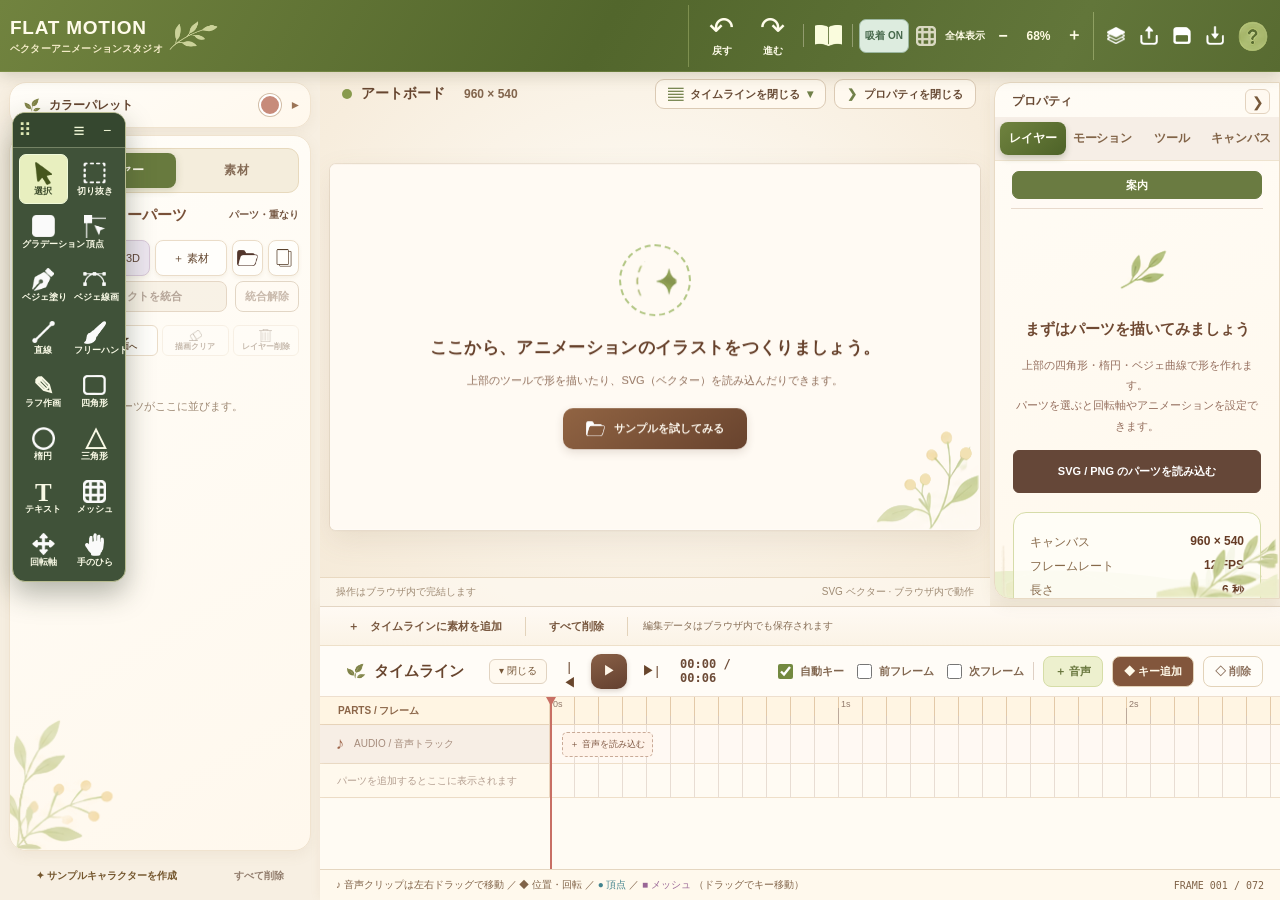
==== index.html @ 03b1b880 "a" ====
<!DOCTYPE html>

<html lang="ja">
<head>
<meta charset="utf-8"/>
<meta content="width=device-width, initial-scale=1.0" name="viewport"/>
<meta content="#47322c" name="theme-color"/>
<title>FLAT MOTION | ベクターキャラクターアニメーション</title>
<link href="styles.css" rel="stylesheet"/>
</head>
<body>
<div id="app">
<header class="app-header">
<div class="brand"><div class="brand-mark"><img alt="" draggable="false" src="assets/decorations/brand-emblem.png"/></div><div class="brand-text"><strong>FLAT <em>MOTION</em></strong><small>ベクターアニメーションスタジオ</small></div><img alt="" class="brand-leaf" draggable="false" src="assets/decorations/header-branch.png"/></div>

<div class="stage-tools"><button class="history-tool-btn" data-action="undo" title="元に戻す Ctrl+Z" aria-label="元に戻す"><span class="history-tool-symbol" aria-hidden="true">↶</span><span class="history-tool-label">戻す</span></button><button class="history-tool-btn" data-action="redo" title="やり直し Ctrl+Y" aria-label="やり直す"><span class="history-tool-symbol" aria-hidden="true">↷</span><span class="history-tool-label">進む</span></button><span class="stage-separator"></span><button aria-controls="subviewWindow" aria-expanded="false" aria-label="サブビューを開く" class="subview-launch" data-action="toggleSubview" id="subviewToggle" title="資料画像とスポイトのサブビューを開く" type="button"><img class="subview-launch-icon" src="assets/subview.png" alt=""></button><span class="stage-separator"></span><button data-action="toggleSmartGuides" id="fmSmartGuidesToggle" class="fm-snap-active" aria-pressed="true" title="オブジェクトの端・中心への自動吸着 ON/OFF">吸着 ON</button><button data-action="toggleGrid" id="gridButton" title="グリッドの切替">▦</button><button data-action="fit" title="キャンバスに合わせる">全体表示</button><button data-action="zoomOut" title="縮小">−</button><span id="zoomLabel">100%</span><button data-action="zoomIn" title="拡大">＋</button></div><div class="header-actions">
<button aria-label="新規" class="top-btn subtle" data-action="new" title="新規作成"><img alt="" aria-hidden="true" class="header-file-glyph ui-icon-img" draggable="false" src="assets/ui/matcha/22.png"/><span class="header-file-label">新規</span></button>
<button aria-label="開く" class="top-btn subtle" data-action="load" title="プロジェクト読込"><img alt="" aria-hidden="true" class="header-file-glyph ui-icon-img" draggable="false" src="assets/ui/matcha/26.png"/><span class="header-file-label">開く</span></button>
<button aria-label="保存" class="top-btn subtle" data-action="save" title="プロジェクト保存"><img alt="" aria-hidden="true" class="header-file-glyph ui-icon-img" draggable="false" src="assets/ui/matcha/25.png"/><span class="header-file-label">保存</span></button>
<div class="header-divider small"></div>
<button aria-label="書き出し" class="top-btn accent" data-action="exportMenu"><img alt="" aria-hidden="true" class="header-file-glyph ui-icon-img" draggable="false" src="assets/ui/matcha/27.png"/><span class="header-file-label">書き出し</span></button>
<button aria-label="完全マニュアルを開く" class="circle-btn" data-action="help" title="完全マニュアル"><img alt="" draggable="false" src="assets/help.png"/></button>
</div>
<img alt="" class="header-flower" draggable="false" src="assets/decorations/header-flowers.png"/></header>
<section id="floatingTools" class="floating-tools" aria-label="移動式描画ツールパレット">
  <div class="floating-tools-title" id="floatingToolsHandle" title="ここをドラッグして移動">
    <span class="floating-tools-grip" aria-hidden="true">⠿</span>
    <div class="floating-tools-actions">
      <button type="button" id="floatingToolsMenuButton" aria-label="ツールパレットのメニュー" aria-haspopup="true" aria-controls="floatingToolsMenu" aria-expanded="false" title="パレット設定">≡</button>
      <button type="button" id="floatingToolsCollapse" aria-expanded="true" title="パレットを折りたたむ" aria-label="ツールパレットを折りたたむ">−</button>
    </div>
  </div>
  <div id="floatingToolsMenu" class="floating-tools-menu" role="menu" aria-label="ツールパレット設定" hidden>
    <button type="button" id="floatingToolsColumns" role="menuitemcheckbox" aria-checked="false">▦ 1列／2列を切り替え</button>
    <button type="button" id="floatingToolsReset" role="menuitem">↺ パレット位置を初期化</button>
  </div>
  <nav aria-label="描画ツール" class="header-tools tools-grid" id="toolsGrid">
<button aria-label="選択" class="tool-btn active" data-tool="select" title="移動・選択 (V)"><img alt="" aria-hidden="true" class="tool-glyph ui-icon-img" draggable="false" src="assets/ui/matcha/01.png"/><span class="tool-label">選択</span></button>
<button aria-label="切り抜き" class="tool-btn" data-tool="crop" title="選択範囲の内側を削除 (C)"><img alt="" aria-hidden="true" class="tool-glyph ui-icon-img" draggable="false" src="assets/ui/matcha/05.png"/><span class="tool-label">切り抜き</span></button>
<button aria-label="グラデーション" class="tool-btn" data-tool="gradient" title="オブジェクト上をドラッグして線状・円状グラデーションを作成"><img alt="" aria-hidden="true" class="tool-glyph ui-icon-img" draggable="false" src="assets/ui/matcha/19.png"/><span class="tool-label">グラデーション</span></button>
<button aria-label="頂点" class="tool-btn" data-tool="node" title="頂点編集・キーフレーム変形 (N / M)"><img alt="" aria-hidden="true" class="tool-glyph ui-icon-img" draggable="false" src="assets/ui/matcha/vertex-tool-icon.png"/><span class="tool-label">頂点</span></button>
<button aria-label="ベジェ塗り" class="tool-btn" data-tool="pen" title="塗りつぶしベジェを描画 (P)"><img alt="" aria-hidden="true" class="tool-glyph ui-icon-img" draggable="false" src="assets/ui/matcha/07.png"/><span class="tool-label">ベジェ塗り</span></button>
<button aria-label="ベジェ線画" class="tool-btn" data-tool="strokePen" title="線のみのベジェ曲線 (K)"><img alt="" aria-hidden="true" class="tool-glyph ui-icon-img" draggable="false" src="assets/ui/matcha/08.png"/><span class="tool-label">ベジェ線画</span></button>
<button aria-label="直線" class="tool-btn" data-tool="line" title="直線をドラッグで作成 (L)"><img alt="" aria-hidden="true" class="tool-glyph ui-icon-img" draggable="false" src="assets/ui/matcha/09.png"/><span class="tool-label">直線</span></button>
<button aria-label="フリーハンド" class="tool-btn" data-tool="brush" title="フリーハンドで描画 (B)"><img alt="" aria-hidden="true" class="tool-glyph ui-icon-img" draggable="false" src="assets/ui/matcha/15.png"/><span class="tool-label">フリーハンド</span></button>
<button aria-label="ラフ作画（ラスター）" class="tool-btn" data-tool="raster" title="ラスターのペン・消しゴム"><span class="tool-glyph text-tool-glyph" aria-hidden="true">✎</span><span class="tool-label">ラフ作画</span></button>
<button aria-label="四角形" class="tool-btn" data-tool="rect" title="四角形を描画 (R)"><img alt="" aria-hidden="true" class="tool-glyph ui-icon-img" draggable="false" src="assets/ui/matcha/10.png"/><span class="tool-label">四角形</span></button>
<button aria-label="楕円" class="tool-btn" data-tool="ellipse" title="楕円を描画 (E)"><img alt="" aria-hidden="true" class="tool-glyph ui-icon-img" draggable="false" src="assets/ui/matcha/11.png"/><span class="tool-label">楕円</span></button>
<button aria-label="三角形" class="tool-btn" data-tool="triangle" title="三角形を描画（向きはツール設定で選択）"><span class="tool-glyph text-tool-glyph" aria-hidden="true">△</span><span class="tool-label">三角形</span></button>
<button aria-label="テキスト" class="tool-btn" data-tool="text" title="テキストを配置 (T)"><span class="tool-glyph text-tool-glyph" aria-hidden="true">T</span><span class="tool-label">テキスト</span></button>
<button aria-label="メッシュ" class="tool-btn" data-tool="mesh" title="メッシュ変形 (G)"><img alt="" aria-hidden="true" class="tool-glyph ui-icon-img" draggable="false" src="assets/ui/matcha/49.png"/><span class="tool-label">メッシュ</span></button>
<button aria-label="回転軸" class="tool-btn" data-tool="pivot" title="関節の回転軸設定 (J)"><img alt="" aria-hidden="true" class="tool-glyph ui-icon-img" draggable="false" src="assets/ui/matcha/04.png"/><span class="tool-label">回転軸</span></button>
<button aria-label="手のひら" class="tool-btn" data-tool="hand" title="キャンバス移動 (H)"><img alt="" aria-hidden="true" class="tool-glyph ui-icon-img" draggable="false" src="assets/ui/matcha/02.png"/><span class="tool-label">手のひら</span></button>
</nav>
</section>
<div id="fmLayerMenuPopup" class="fm-layer-menu-popup" role="menu" hidden>
<div class="fm-layer-menu-top">レイヤーメニュー <button type="button" id="fmLayerMenuClose" aria-label="メニューを閉じる">×</button></div>
<div class="layer-palette-opacity" id="layerPaletteOpacity" aria-label="選択レイヤーの不透明度">
  <div class="layer-palette-opacity-heading"><label for="fmLayerOpacitySlider">レイヤー透明度</label><output id="fmLayerOpacityValue" for="fmLayerOpacitySlider">100%</output></div>
  <input id="fmLayerOpacitySlider" type="range" min="0" max="100" step="1" value="100" data-layer-opacity="1" aria-label="選択中のレイヤーの不透明度" disabled />
  <div class="layer-palette-opacity-caption" id="fmLayerOpacityHint">レイヤーを選択してください</div>
</div>
<div class="fm-layer-menu-inside" style="padding:10px 12px"><button type="button" class="soft-btn primary wide" data-action="createLinkedClone">◇ 選択レイヤー／フォルダーをクローン</button><small style="display:block;margin-top:7px">元フォルダーの図形を1つの統合オブジェクトとして表示。内部境界は消し、クローン側のアウトラインは外周だけに適用します。</small></div>
<details class="fm-layer-menu-section" open><summary>◇ シェイプ形成 / パスファインダー <span aria-hidden="true">▸</span></summary>
<div class="fm-layer-menu-inside"><div class="fm-geometry-toolbar" aria-label="パスファインダー">
  <div class="fm-geometry-heading">◇ シェイプ形成 / パスファインダー <small>チェックで2個以上選択</small></div>
  <div class="fm-geometry-buttons">
    <button data-action="pathUnion" type="button" title="選択した図形を1つの輪郭へ合体">合体</button>
    <button data-action="pathSubtract" type="button" title="下の図形から上の図形を型抜き">前面型抜き</button>
    <button data-action="pathIntersect" type="button" title="重なった部分のみを残す">交差</button>
    <button data-action="pathDivide" type="button" title="重なりの部分とそれ以外を別オブジェクトへ分割">分割</button>
  </div>
  <label class="fm-geometry-retain"><input id="fmGeometryKeepSource" type="checkbox" checked> 元の図形を残す（非表示にする）</label>
</div></div></details>
</div>
<div class="main-grid">
<aside class="sidebar left-sidebar">
<section class="left-section palette-section is-collapsed" id="paletteSection"><button type="button" class="palette-fold-toggle" id="paletteToggle" data-action="togglePalette" aria-controls="paletteBody" aria-expanded="false" title="カラーパレットを開く・閉じる"><span class="left-section-title-text"><img alt="" draggable="false" src="assets/ui/color/32.png"/> カラーパレット</span><span class="palette-current-color" id="paletteCurrentColor" aria-hidden="true"></span><span class="palette-chevron" aria-hidden="true">▾</span></button>
<div class="palette-body" id="paletteBody"><div class="palette-grid" id="paletteGrid"></div>
<div class="palette-custom"><span>描画色</span><label class="color-control"><input id="drawColor" type="color" value="#c78b7b"/><span id="drawColorCode">#C78B7B</span></label></div></div>
</section>
<section class="left-section layers-section">
<nav class="material-tabs fm-layer-tabs" role="tablist" aria-label="レイヤー・素材の切替"><button id="fmLayerMenuButton" class="fm-layer-menu-trigger" type="button" aria-haspopup="true" aria-expanded="false" aria-controls="fmLayerMenuPopup" title="レイヤーメニュー">☰</button>
<button id="materialTabLayers" class="material-tab active" type="button" role="tab" aria-selected="true" data-library-tab="layers">レイヤー</button><button id="materialTabLibrary" class="material-tab" type="button" role="tab" aria-selected="false" data-library-tab="library">素材</button></nav>
<div class="layer-panel-view" id="layerPanel">
<div class="section-title"><span class="left-section-title-text"><img alt="" draggable="false" src="assets/ui/color/32.png"/>キャラクターパーツ</span><span class="section-note">パーツ・重なり</span></div>
<div class="layer-toolbar"><button class="asset-add" data-action="createRaster" title="透明ラスターレイヤーを追加">＋ ラスター</button><button class="asset-add" data-action="create3D" title="3D下書きレイヤーを追加">＋ 3D</button><button class="asset-add" data-action="import" title="SVG/PNG素材を追加">＋ 素材</button><button aria-label="フォルダーを作成" class="folder-add" data-action="newFolder" title="フォルダー作成（選択パーツを収納）"><img alt="" class="layer-action-image action-newFolder" draggable="false" src="assets/ui/choco/23.png"/></button><button aria-label="レイヤー複製" class="duplicate-icon-btn" data-action="duplicate" title="レイヤー複製"><img alt="" aria-hidden="true" class="copy-art" draggable="false" src="assets/copy.png"/></button></div>

<div class="layer-merge-row"><button id="mergeLayersButton" type="button" data-action="mergeLayers" disabled title="チェックボックスで2個以上選択してください"><span aria-hidden="true">◇</span> オブジェクトを統合</button><button id="unmergeLayersButton" type="button" class="unmerge-layer-btn" data-action="unmergeLayers" disabled title="統合オブジェクトを選択してください">統合解除</button><span id="mergeSelectionCount">2個以上選択</span></div>

<div class="layer-ops-toolbar" role="group" aria-label="選択レイヤーの操作">
<button type="button" aria-label="レイヤーを前面へ" data-action="up" title="レイヤーを前面へ"><img alt="" class="layer-action-image action-up" draggable="false" src="assets/layer-front.png"/><span>前面へ</span></button>
<button type="button" aria-label="レイヤーを背面へ" data-action="down" title="レイヤーを背面へ"><img alt="" class="layer-action-image action-down" draggable="false" src="assets/layer-back.png"/><span>背面へ</span></button>
<button type="button" id="clearLayerContentsButton" aria-label="レイヤーの描画内容をクリア" data-action="clearLayerContents" title="選択レイヤーの描画内容だけを消去（レイヤー自体は残します）"><img alt="" class="layer-action-image action-clear" draggable="false" src="assets/layer-clear.png"/><span>描画クリア</span></button>
<button type="button" id="deleteLayerButton" aria-label="レイヤーを削除" data-action="delete" title="選択レイヤーを削除（フォルダーは中身も削除）"><img alt="" class="layer-action-image action-delete" draggable="false" src="assets/layer-trash.png"/><span>レイヤー削除</span></button>
</div>
<div class="folder-drop-root" id="folderDropRoot" title="ここへドラッグしてフォルダーから取り出す">↰ フォルダー外へ移動（ドロップ）</div><div class="layer-list" id="layerList"><div class="blank-state small">描いたパーツがここに並びます。</div></div>

</div>
<div class="library-panel-view hidden" id="libraryPanel" aria-label="素材ライブラリ">
  <div class="library-headline"><strong>素材ライブラリ</strong><small>プロジェクト共通</small></div>
  <div class="library-toolbar"><button type="button" data-library-action="register" title="選択中のレイヤーまたはフォルダーを登録">＋ 登録</button><button type="button" data-library-action="new-folder" title="ライブラリ用のフォルダーを追加">＋ フォルダー</button></div>
  <div class="library-search-wrap"><input id="librarySearch" type="search" placeholder="素材名・フォルダー名で検索" autocomplete="off" aria-label="ライブラリを検索" /><button type="button" data-library-action="clear-search" title="検索を消去">×</button></div>
  <div id="libraryBreadcrumbs" class="library-breadcrumbs" aria-label="フォルダーの現在位置"></div>
  <div class="library-list" id="libraryList"><div class="blank-state small">ライブラリを読み込んでいます。</div></div>
  <div class="library-transfer"><button type="button" data-library-action="export" title="素材ライブラリをJSONでバックアップ">JSON保存</button><button type="button" data-library-action="import" title="バックアップを読み込む">JSON読込</button><select id="libraryImportMode" aria-label="読み込み方法"><option value="merge">追加する</option><option value="replace">置き換え</option></select></div>
  <div id="libraryInfo" class="library-info">素材ライブラリはFMSと別に保存されます。</div>
</div>
<img alt="" class="layers-leaf-deco" draggable="false" src="assets/decorations/sidebar-left-botanical.png"/></section>
<div class="left-bottom"><button class="text-link" data-action="demo">✦ サンプルキャラクターを作成</button><button class="text-link light" data-action="clear">すべて削除</button></div>
</aside>
<main class="stage-area">
<div class="stage-toolbar">
<div class="stage-label"><span class="stage-dot"></span><strong>アートボード</strong><span class="stage-size" id="stageSize">960 × 540</span></div>
<div class="workspace-panel-actions"><button type="button" class="timeline-pane-toggle" id="timelineToggleButton" data-action="toggleTimeline" aria-controls="timelinePanel" aria-expanded="true" title="タイムラインを閉じてキャンバスを広げる"><span class="timeline-toggle-symbol" aria-hidden="true">▤</span><span id="timelineToggleLabel">タイムラインを閉じる</span><span class="timeline-toggle-arrow" aria-hidden="true">▾</span></button><button type="button" class="inspector-pane-toggle" id="inspectorToggleButton" data-action="toggleInspector" aria-expanded="true" aria-controls="inspectorSidebar" title="プロパティパネルを閉じる"><span class="inspector-toggle-arrow" aria-hidden="true">❯</span><span id="inspectorToggleLabel">プロパティを閉じる</span></button></div>
</div>
<div class="stage-viewport" id="stageViewport"><div class="pen-controls hidden" id="penControls"><span class="pen-title">✒ パス作成中 <b id="penCount">0 点</b></span><button class="pen-commit" data-action="finishPenClosed" id="penClose">塗りを確定</button><button data-action="finishPenOpen" id="penOpen">開いた線で確定</button><button data-action="undoPenPoint" title="ひとつ前の点を取り消し">↶</button><button data-action="cancelPen" title="キャンセル">✕</button></div><div class="stage-center" id="stageCenter"><div class="artboard-shell" id="artboardShell"><svg aria-label="ベクターアニメーションキャンバス" id="artboard" xmlns="http://www.w3.org/2000/svg"></svg><div class="empty-canvas" id="emptyCanvas" style="display:none"><div class="empty-illustration"><img alt="" draggable="false" src="assets/decorations/center-sparkle.png"/></div><strong>ここから、アニメーションのイラストをつくりましょう。</strong><span>上部のツールで形を描いたり、SVG（ベクター）を読み込んだりできます。</span><button class="empty-demo" data-action="demo"><img alt="" aria-hidden="true" class="ui-icon-img" draggable="false" src="assets/ui/choco/23.png"/> サンプルを試してみる</button><img alt="" class="empty-corner-flourish" draggable="false" src="assets/decorations/artboard-corner-botanical.png"/></div></div></div></div>
<div class="stage-footer"><span id="stageStatus">準備完了</span><span>SVG ベクター · ブラウザ内で動作</span></div>
</main>
<aside class="sidebar right-sidebar" id="inspectorSidebar" aria-label="プロパティパネル">
<div class="inspector-dock-header"><strong>プロパティ</strong><button type="button" class="inspector-dock-close" data-action="toggleInspector" aria-label="プロパティパネルを閉じる" title="パネルを畳んでキャンバスを広げる">❯</button></div>
<nav aria-label="プロパティの切り替え" class="inspector-tabs" role="tablist">
<button aria-selected="true" class="inspector-tab active" data-inspector-tab="layer" role="tab" type="button">レイヤー</button>
<button aria-selected="false" class="inspector-tab" data-inspector-tab="motion" role="tab" type="button">モーション</button>
<button aria-selected="false" class="inspector-tab" data-inspector-tab="tool" role="tab" type="button">ツール</button>
<button aria-selected="false" class="inspector-tab" data-inspector-tab="canvas" role="tab" type="button">キャンバス</button>
</nav>
<div class="inspector-scroll" id="inspector"></div>
<img alt="" class="inspector-leaf-deco" draggable="false" src="assets/decorations/inspector-bottom-botanical.png"/><img alt="" aria-hidden="true" class="inspector-hills-deco" draggable="false" src="assets/decorations/inspector-hills.png"/></aside>
<section class="timeline-panel" id="timelinePanel" aria-label="タイムライン"><div class="timeline-quickbar">
<div class="timeline-quick-left">
<button data-action="import" title="SVG・PNG素材を読み込む">＋　タイムラインに素材を追加</button>
<i aria-hidden="true"></i>
<button data-action="clear" title="全レイヤーを削除">すべて削除</button>
<i aria-hidden="true"></i>
<span>編集データはブラウザ内でも保存されます</span>
</div>
<span>SVG / ベクター・ブラウザ内で動作</span>
</div>
<div class="timeline-toolbar"><div class="tl-left"><span class="tl-caption"><img alt="" draggable="false" src="assets/ui/color/32.png"/> タイムライン</span><button type="button" class="timeline-inline-close" data-action="toggleTimeline" aria-label="タイムラインを閉じる" title="作画スペースを広げる">▾ 閉じる</button><button data-action="first" title="先頭へ">|◀</button><button class="play-button" data-action="play" id="playButton" title="再生 / 停止 (Space)">▶</button><button data-action="next" title="次のフレーム">▶|</button><span class="time-display" id="timeDisplay">00:00 / 00:06</span></div><div class="tl-right"><label class="check-small"><input checked="" id="autoKey" type="checkbox"/> 自動キー</label><label class="check-small"><input id="onionPrev" type="checkbox"/> 前フレーム</label><label class="check-small"><input id="onionNext" type="checkbox"/> 次フレーム</label><span class="tl-sep"></span><button class="audio-add-btn" data-action="importAudio" title="MP3・WAV・OGGなどの音声をタイムラインに追加">＋ 音声</button><button class="pill-button" data-action="addKey">◆ キー追加</button><button class="pill-button ghost" data-action="removeKey">◇ 削除</button></div></div>
<div class="timeline-scroller" id="timelineScroller"><div class="timeline-inner" id="timelineInner"></div></div>
<div class="timeline-bottom"><div class="timeline-tip">♪ 音声クリップは左右ドラッグで移動 ／ ◆ 位置・回転 ／ <span class="morph-legend">● 頂点</span> ／ <span class="mesh-legend">■ メッシュ</span> （ドラッグでキー移動）</div><div class="tl-frame" id="frameCounter">FRAME 000 / 072</div></div>
</section>
</div>
</div>
<!-- The subview is a movable workspace window; its images are references, not artwork layers. -->
<section aria-label="資料サブビュー" aria-modal="false" class="subview-window is-hidden" id="subviewWindow" role="dialog">
<div class="subview-titlebar" id="subviewTitlebar"><div class="subview-title"><span class="subview-dot"></span><strong>SUB VIEW</strong><span>資料・カラー抽出</span></div><button aria-label="サブビューを閉じる" class="subview-close" id="subviewClose" title="閉じる" type="button">×</button></div>
<div class="subview-toolbar">
<button class="subview-primary" id="subviewAdd" type="button">＋ 画像を追加</button>
<button aria-label="前の画像" class="subview-small" id="subviewPrev" title="前の画像" type="button">‹</button>
<span class="subview-counter" id="subviewCount">0 / 0</span>
<button aria-label="次の画像" class="subview-small" id="subviewNext" title="次の画像" type="button">›</button>
<button aria-label="現在の画像を削除" class="subview-small subview-delete" id="subviewDelete" title="現在の画像を削除" type="button">×</button>
</div>
<div aria-label="登録した資料画像" class="subview-thumbnails" id="subviewThumbs"></div>
<div class="subview-image-area" id="subviewImageArea">
<canvas aria-label="クリックで色を抽出する資料画像" id="subviewCanvas"></canvas>
<div class="subview-empty" id="subviewEmpty"><div class="subview-empty-icon"><img src="assets/subview.png" alt=""></div><strong>参考画像を開く</strong><span>PNG・JPG・WebP・GIF・BMP<br/>複数枚を切り替えて表示できます</span><button id="subviewEmptyAdd" type="button">画像を読み込む</button><small>ドラッグ＆ドロップも対応</small></div>
<div class="subview-image-caption" id="subviewFilename"></div>
</div>
<div class="subview-viewbar">
<div aria-label="資料の操作" class="subview-mode-buttons" role="group"><button class="active" data-subview-mode="pick" title="クリックで色を取得" type="button">スポイト</button><button data-subview-mode="pan" title="ドラッグで資料を移動" type="button">手のひら</button></div>
<span class="subview-spacer"></span><button id="subviewZoomOut" title="縮小" type="button">−</button><output id="subviewZoomLabel">100%</output><button id="subviewZoomIn" title="拡大" type="button">＋</button><button id="subviewFit" title="ウィンドウに合わせる" type="button">全体</button>
</div>
<div class="subview-colorbar">
<span class="subview-swatch" id="subviewSampleSwatch" style="background:#c78b7b"></span>
<div class="subview-color-value"><strong id="subviewHex">#C78B7B</strong><small id="subviewColorHint">画像をクリックして色を取得</small></div>
<button id="subviewCopyColor" title="色コードをコピー" type="button">コピー</button>
</div>
<div class="subview-footer"><button id="subviewApplyColor" type="button">選択中の塗りに反映</button><span>ホイール：拡縮 ／ 手のひら：移動</span></div>
</section>
<input accept="image/png,image/jpeg,image/webp,image/gif,image/bmp" hidden="" id="subviewFiles" multiple="" type="file"/>
<div class="popup hidden" id="exportPopup" role="menu"><div class="popup-title">書き出し形式</div><button data-action="exportPNG">静止画 PNG <small>現在のフレーム</small></button><button data-action="exportPSD">レイヤー PSD <small>グループとクリッピング保持</small></button><button data-action="exportSVG">ベクター SVG <small>レイヤー階層を整理して出力</small></button><button data-action="exportHTML">アニメーション HTML <small>単体で再生できる</small></button><button data-action="exportFrames">PNG連番 ZIP <small>透過対応・編集ソフト向け</small></button><button data-action="exportWEBM">動画 WebM <small>音声トラックも含む</small></button></div>
<div class="modal-backdrop hidden" id="modal"><div class="modal-card"><div class="modal-top"><strong id="modalTitle">設定</strong><button aria-label="閉じる" data-action="closeModal">✕</button></div><div id="modalBody"></div></div></div>
<div class="toast hidden" id="toast"></div>
<input accept=".json,.fms,application/json" hidden="" id="fileProject" type="file"/>
<input accept=".svg,.png,image/svg+xml,image/png" hidden="" id="fileAssets" multiple="" type="file"/>
<input accept="audio/*,.mp3,.wav,.ogg,.m4a,.aac,.flac,.webm" hidden="" id="fileAudio" multiple="" type="file"/>
<input accept=".ttf,.otf,.woff,.woff2,font/ttf,font/otf,font/woff,font/woff2" hidden="" id="fileFonts" multiple="" type="file"/>
<input id="libraryJsonFile" type="file" accept=".json,application/json" style="display:none" aria-label="素材ライブラリのJSONを選択" />
<div id="fm3dModal" class="fm3d-modal" hidden><div class="fm3d-dialog" role="dialog" aria-modal="true" aria-label="3D下書きレイヤー編集">
 <header class="fm3d-header"><div class="fm3d-title"><strong>▧ 3D下書きワークスペース</strong><span>複数モデルを組み合わせてアタリを作成</span></div><button id="fm3dClose" type="button" aria-label="閉じる">✕</button></header>
 <div class="fm3d-main"><aside class="fm3d-library"><div class="fm3d-panel-heading"><strong>オブジェクト一覧</strong><span id="fm3dObjectCount">0</span></div><label class="fm3d-file">＋ モデルを追加<input id="fm3dFile" type="file" accept=".obj,.fbx,.vrm,.glb,.gltf" multiple hidden></label><div class="fm3d-formats">OBJ / FBX / VRM / GLB</div><div id="fm3dObjects" class="fm3d-objects" aria-label="読み込み済みモデル一覧"></div><div class="fm3d-list-help">モデル名をクリックして選択できます。<br>目のアイコンで表示を切り替えます。</div></aside><section class="fm3d-view"><div class="fm3d-view-toolbar"><span>3D VIEW</span><span id="fm3dFilename">モデル未選択</span></div><div class="fm3d-toolstrip" role="toolbar" aria-label="3D編集ツール"><button type="button" data-fm3d-tool="hand" aria-pressed="false" title="視点を平行移動">✋ ハンド</button><button type="button" data-fm3d-tool="move" aria-pressed="false" title="モデルを移動">✥ 移動</button><button type="button" data-fm3d-tool="rotate" aria-pressed="false" title="モデルを回転">⟳ 回転</button><button type="button" data-fm3d-tool="camera" aria-pressed="true" class="active" title="視点を回転">◉ カメラ</button><fieldset id="fm3dAxisChoice" class="fm3d-axis-choice" hidden><legend>回転方向</legend><label><input type="radio" name="fm3dRotateAxis" value="vertical"> 縦（X）</label><label><input type="radio" name="fm3dRotateAxis" value="horizontal" checked> 横（Y）</label><label><input type="radio" name="fm3dRotateAxis" value="tilt"> 傾き（Z）</label></fieldset></div><div class="fm3d-canvas-wrap"><canvas id="fm3dCanvas" width="840" height="570"></canvas></div><div class="fm3d-note" id="fm3dNoteText">ドラッグ：視点角度を変更／右ドラッグ：視点移動／ホイール：ズーム</div></section>
 <aside class="fm3d-options"><div class="fm3d-panel-heading"><strong>プロパティ</strong></div><div id="fm3dSelectedTools">
 <details open><summary>モデルの位置（XYZ・微調整）</summary><div class="fm3d-sliders"><div class="fm3d-slider-row"><label for="fm3d-pos-0">X</label><input id="fm3d-pos-0" type="range" data-three-setting="pos:0" min="-5" max="5" step="0.01" value="0"><output for="fm3d-pos-0" data-three-output="pos:0">0</output></div><div class="fm3d-slider-row"><label for="fm3d-pos-1">Y</label><input id="fm3d-pos-1" type="range" data-three-setting="pos:1" min="-5" max="5" step="0.01" value="0"><output for="fm3d-pos-1" data-three-output="pos:1">0</output></div><div class="fm3d-slider-row"><label for="fm3d-pos-2">Z</label><input id="fm3d-pos-2" type="range" data-three-setting="pos:2" min="-5" max="5" step="0.01" value="0"><output for="fm3d-pos-2" data-three-output="pos:2">0</output></div></div></details>
 <details open><summary>モデルのサイズ（一括拡大・縮小）</summary><div class="fm3d-sliders"><div class="fm3d-slider-row"><label for="fm3d-scale">倍率</label><input id="fm3d-scale" type="range" data-three-setting="scale:0" min="0.05" max="10" step="0.05" value="1"><output for="fm3d-scale" data-three-output="scale:0">1.00</output></div><div class="fm3d-scale-note">1.00＝読み込み時のサイズ／0.50＝半分／2.00＝2倍</div></div></details>
 <details open><summary>モデルの回転（度・微調整）</summary><div class="fm3d-sliders"><div class="fm3d-slider-row"><label for="fm3d-rot-0">X</label><input id="fm3d-rot-0" type="range" data-three-setting="rot:0" min="-180" max="180" step="1" value="0"><output for="fm3d-rot-0" data-three-output="rot:0">0</output></div><div class="fm3d-slider-row"><label for="fm3d-rot-1">Y</label><input id="fm3d-rot-1" type="range" data-three-setting="rot:1" min="-180" max="180" step="1" value="0"><output for="fm3d-rot-1" data-three-output="rot:1">0</output></div><div class="fm3d-slider-row"><label for="fm3d-rot-2">Z</label><input id="fm3d-rot-2" type="range" data-three-setting="rot:2" min="-180" max="180" step="1" value="0"><output for="fm3d-rot-2" data-three-output="rot:2">0</output></div></div></details>
 <details><summary>カメラ（下書き視点）</summary><div class="fm3d-triple"><label>水平 °<input type="number" data-three-setting="camera:0" step="5"></label><label>仰角 °<input type="number" data-three-setting="camera:1" step="5"></label><label>距離<input type="number" data-three-setting="camera:2" step="0.1" min="0.75"></label></div></details>
 <details open><summary>ボーン <span id="fm3dBoneCount">0本のボーン</span></summary><select id="fm3dBone"><option>モデルを読み込んでください</option></select><div class="fm3d-triple"><label>X °<input type="number" data-three-bone="0" value="0" step="5"></label><label>Y °<input type="number" data-three-bone="1" value="0" step="5"></label><label>Z °<input type="number" data-three-bone="2" value="0" step="5"></label></div></details>
 </div><label class="fm3d-check"><input type="checkbox" id="fm3dWire"> ワイヤーフレーム表示</label><button type="button" id="fm3dReset" class="fm3d-subbutton">姿勢・視点をリセット</button>
 </aside></div><div id="fm3dStatus" class="fm3d-status" role="status"></div><footer><span>3Dモデルは編集用に保持し、2Dキャンバスへ透過画像で反映します。</span><button id="fm3dCancel">キャンセル</button><button id="fm3dCommit" disabled>レイヤーへ反映</button></footer>
 </div></div>
<script type="importmap">{"imports":{"three":"https://cdn.jsdelivr.net/npm/three@0.170.0/build/three.module.js","three/addons/":"https://cdn.jsdelivr.net/npm/three@0.170.0/examples/jsm/"}}</script>
<script defer="" src="psd-writer.js"></script><script defer="" src="app.js"></script><script defer="" src="floating-tools.js"></script><script defer="" src="layer-menu.js"></script></body>
</html>
---- styles.css ----
:root{--brown:#453029;--brown2:#5d4136;--brown3:#745345;--accent:#d59a84;--accent-bright:#edb9a7;--cream:#fcf8f2;--paper:#fffdf8;--canvas:#f7f2ec;--milk:#f1eae2;--line:#e7ded4;--line-dark:#d8c9bd;--ink:#473831;--sub:#94857b;--muted:#b9aa9d;--select:#f5e4db;--shadow:0 12px 36px rgba(60,35,26,.12);font-family:'Segoe UI','Yu Gothic UI','Hiragino Kaku Gothic ProN','Noto Sans JP',sans-serif;color:var(--ink)}
*{box-sizing:border-box}html,body{margin:0;height:100%;overflow:hidden;background:#eee6dc}button,input,select{font:inherit}button{cursor:pointer}button:disabled{opacity:.35;cursor:not-allowed}input:focus-visible,select:focus-visible,button:focus-visible{outline:2px solid var(--accent);outline-offset:2px}#app{height:100%;min-width:850px;display:flex;flex-direction:column}.app-header{height:64px;min-height:64px;background:var(--brown);display:flex;align-items:center;padding:0 20px;gap:18px;color:#fff9f5;box-shadow:0 3px 14px rgba(53,30,26,.15);z-index:4}.brand{display:flex;align-items:center;gap:10px;min-width:202px}.brand-mark{height:35px;width:35px;border-radius:12px;background:var(--accent);color:var(--brown);display:grid;place-items:center;font-size:23px;transform:rotate(-8deg)}.brand-text{display:flex;flex-direction:column;line-height:1.08}.brand-text strong{font-size:17px;letter-spacing:.09em}.brand-text strong em{color:var(--accent-bright);font-style:normal;font-weight:600}.brand-text small{font-size:8px;letter-spacing:.24em;color:#cdb9ab;margin-top:5px}.header-divider{height:24px;width:1px;background:#816657;flex:none}.header-divider.small{height:18px}.doc-title{display:flex;align-items:center;gap:8px;min-width:155px}.doc-title input{background:transparent;border:1px solid transparent;border-radius:6px;color:#f9f2eb;padding:6px 3px;width:184px;font-size:13px;font-weight:600;outline:0}.doc-title input:focus{border-color:#8d7364;background:#5c4136}.doc-badge{color:#b8a394;font-size:10px}.header-spacer{flex:1}.header-actions{display:flex;align-items:center;gap:6px}.top-btn{border:0;border-radius:8px;color:#fff4eb;font-size:12px;font-weight:700;padding:10px 13px;background:transparent;white-space:nowrap}.top-btn:hover{background:#60483e}.top-btn.accent{background:var(--accent);color:#402c25;padding:10px 16px;margin-left:4px}.top-btn.accent:hover{background:var(--accent-bright)}.top-btn.accent span:first-child{font-size:19px;line-height:0;vertical-align:-1px}.chevron{margin-left:5px}.circle-btn{width:28px;height:28px;background:#70554a;border:0;color:#fdf4ef;border-radius:50%;font-weight:800;margin-left:7px}.main-grid{flex:1;min-height:0;display:grid;grid-template-columns:278px minmax(0,1fr) 284px;grid-template-rows:minmax(0,1fr) 255px}.sidebar{background:var(--cream);min-height:0}.left-sidebar{display:flex;flex-direction:column;border-right:1px solid var(--line);overflow:hidden}.right-sidebar{border-left:1px solid var(--line);display:flex;flex-direction:column;overflow:hidden}.left-section{padding:17px 18px 16px;border-bottom:1px solid var(--line)}.section-title{display:flex;align-items:center;justify-content:space-between;margin-bottom:14px;gap:5px}.section-title>span:first-child{font-size:10px;font-weight:800;letter-spacing:.14em;color:var(--brown2)}.section-note{color:#aa9a8c;font-size:10px;white-space:nowrap}.tools-section{padding-bottom:12px}.tools-grid{display:grid;grid-template-columns:repeat(4,1fr);gap:7px}.tool-btn{height:56px;border:1px solid #e8dfd6;background:#fffdfa;border-radius:10px;display:flex;flex-direction:column;justify-content:center;align-items:center;gap:2px;color:#735f54;transition:.1s}.tool-btn .tool-symbol{font-size:22px;line-height:1.2;color:#755449}.tool-btn span:last-child{font-size:10px}.tool-btn:hover{border-color:#d4ab9b;background:#fff6ef}.tool-btn.active{background:#654739;border-color:#654739;color:#fff4ed;box-shadow:0 2px 5px #5d3e352b}.tool-btn.active .tool-symbol{color:#f2bba8}.tool-hint{font-size:10px;color:var(--sub);margin-top:10px;line-height:1.6;min-height:16px}.palette-section{padding-top:14px;padding-bottom:15px}.palette-grid{display:flex;gap:7px;flex-wrap:wrap}.swatch{width:23px;height:23px;border-radius:50%;border:2px solid #fff;box-shadow:0 0 0 1px #d9cfc6;position:relative}.swatch.active:after{content:'';position:absolute;inset:-5px;border:1px solid #7e5d4a;border-radius:50%}.palette-custom{display:flex;justify-content:space-between;align-items:center;margin-top:14px;font-size:11px;color:var(--sub)}.color-control{display:flex;align-items:center;background:#fff;border:1px solid var(--line);border-radius:6px;padding:3px 7px 3px 3px;gap:6px;font:10px monospace;color:var(--brown)}input[type=color]{padding:0;width:26px;height:25px;border:0;background:transparent;cursor:pointer}.layers-section{min-height:80px;display:flex;flex-direction:column;flex:1;overflow:hidden;padding-bottom:3px}.layer-toolbar{display:flex;gap:5px;margin-bottom:10px}.layer-toolbar button{min-width:28px;height:30px;border:1px solid var(--line);background:white;color:var(--brown2);border-radius:6px;font-size:12px}.layer-toolbar button:first-child{flex:1;font-weight:700}.layer-toolbar button:hover{background:var(--select)}.layer-list{min-height:0;overflow-y:auto;padding-bottom:10px;scrollbar-color:#cfbdb0 transparent;scrollbar-width:thin}.layer-row{display:flex;align-items:center;gap:7px;padding:7px 6px;border:1px solid transparent;border-radius:8px;cursor:pointer;min-height:43px}.layer-row:hover{background:#f6eee8}.layer-row.selected{background:var(--select);border-color:#e5c9ba}.layer-row .layer-icon{width:25px;height:25px;display:grid;place-items:center;border-radius:6px;background:#f4eee7;color:#926e5a;font-size:15px;flex:none}.layer-row.selected .layer-icon{background:#e9cbbb}.layer-row .layer-name{min-width:0;flex:1;font-size:11px;white-space:nowrap;overflow:hidden;text-overflow:ellipsis;font-weight:650}.layer-row .parent-mark{font-size:10px;color:#b09c8e;margin-left:2px}.layer-row .mini-action{background:transparent;border:0;padding:4px 2px;color:#a9998e;font-size:13px;line-height:1}.layer-row .mini-action:hover{color:#684f41}.layer-row .mini-action.muted{opacity:.4}.blank-state{padding:28px 10px;color:#b5a69a;text-align:center;font-size:12px;line-height:1.7}.blank-state.small{padding:25px 10px;font-size:11px}.left-bottom{display:flex;align-items:center;justify-content:space-around;gap:4px;padding:11px 10px 12px;border-top:1px solid var(--line)}.text-link{font-size:10px;color:#9b6a58;border:0;background:transparent;font-weight:700;padding:4px}.text-link.light{color:var(--sub)}.text-link:hover{text-decoration:underline}.stage-area{min-width:0;min-height:0;display:flex;flex-direction:column;background:#eae3dc}.stage-toolbar{height:45px;min-height:45px;padding:0 16px;background:#f9f5f0;border-bottom:1px solid var(--line);display:flex;align-items:center;justify-content:space-between}.stage-label{font-size:10px;font-weight:800;letter-spacing:.12em;color:#675248}.stage-dot{display:inline-block;width:7px;height:7px;background:#d2a08e;border-radius:50%;margin-right:6px}.stage-size{letter-spacing:normal;font-weight:500;color:#ab998c;margin-left:8px;font-size:10px}.stage-tools{display:flex;align-items:center;gap:4px}.stage-tools button{background:transparent;border:0;color:#79665d;font-size:14px;min-width:29px;height:27px;border-radius:5px}.stage-tools button:hover{background:#eae0d6}.stage-tools button[data-action=fit]{font-size:10px;padding:0 5px;white-space:nowrap}.stage-separator{height:18px;width:1px;background:#d9ccc0;margin:0 5px}#zoomLabel{font-size:10px;color:#806e62;width:39px;text-align:center}.stage-viewport{flex:1;min-height:0;overflow:auto;position:relative;background-color:#e9e3dd;background-image:radial-gradient(#d2c6bc 0.7px,transparent .7px);background-size:17px 17px;scrollbar-color:#c8b6a8 transparent;scrollbar-width:thin}.stage-viewport.no-grid{background-image:none}.stage-center{min-width:100%;min-height:100%;width:max-content;height:max-content;display:flex;justify-content:center;align-items:center;padding:34px}.artboard-shell{position:relative;background:#fff;box-shadow:0 12px 37px #5d49422c,0 1px 3px #6146391a;flex:none;overflow:hidden}.artboard-shell svg{display:block;touch-action:none;user-select:none}.artboard-shell[data-tool=hand] svg{cursor:grab}.artboard-shell[data-tool=pivot] svg{cursor:crosshair}.artboard-shell[data-tool=rect] svg,.artboard-shell[data-tool=ellipse] svg,.artboard-shell[data-tool=pen] svg,.artboard-shell[data-tool=brush] svg{cursor:crosshair}.art-layer{cursor:inherit}.art-layer.locked{cursor:not-allowed}.empty-canvas{position:absolute;left:50%;top:50%;transform:translate(-50%,-50%);pointer-events:none;display:flex;flex-direction:column;gap:7px;align-items:center;text-align:center;white-space:nowrap}.empty-illustration{height:54px;width:54px;border:2px dashed #dac6b5;display:grid;place-items:center;border-radius:50%;font-size:27px;color:#ba8874;margin-bottom:8px}.empty-canvas strong{font-size:14px;color:#806c5d}.empty-canvas span{font-size:10px;color:#ab9a8e}.empty-canvas button{pointer-events:auto;border:1px solid #cfad9c;border-radius:8px;background:#fcefe8;color:#795344;font-size:11px;padding:8px 12px;margin-top:8px}.stage-footer{height:26px;min-height:26px;display:flex;align-items:center;justify-content:space-between;padding:0 16px;background:#f9f5f0;border-top:1px solid var(--line);font-size:10px;color:#a69589}.inspector-heading{padding:18px 18px 3px;margin-bottom:5px}.inspector-scroll{overflow:auto;min-height:0;flex:1;padding:0 17px 22px;scrollbar-color:#cfbdb0 transparent;scrollbar-width:thin}.prop-section{padding:17px 0;border-bottom:1px solid var(--line)}.prop-section:last-child{border-bottom:0}.prop-heading{display:flex;justify-content:space-between;margin-bottom:14px;align-items:center}.prop-heading strong{color:#6a4a3c;font-size:11px;letter-spacing:.04em}.prop-heading .micro{font-size:10px;color:#af9b8d}.prop-row{display:flex;align-items:center;justify-content:space-between;gap:8px;margin:9px 0;font-size:11px}.prop-row>label:first-child{color:#89776b;font-size:11px}.prop-row input[type=text],.prop-row input[type=number],.prop-row select{background:#fff;border:1px solid var(--line);border-radius:7px;color:var(--brown2);height:30px;font-size:11px;padding:0 9px;min-width:0}.prop-row>input[type=text],.prop-row>select{width:165px}.prop-grid{display:grid;grid-template-columns:1fr 1fr;gap:10px}.field-wrap{display:flex;flex-direction:column;gap:5px}.field-wrap label{font-size:10px;color:#9b8b7d}.field-wrap input{width:100%;height:31px;border:1px solid var(--line);background:#fff;border-radius:6px;font-size:11px;color:#6d5144;padding:5px 9px;font-variant-numeric:tabular-nums}.field-unit{color:#b7a597;font-size:9px;margin-left:5px}.prop-tip{font-size:10px;line-height:1.65;color:#ac998a;padding:9px;background:#f4ede6;border-radius:7px;margin-top:11px}.prop-control-row{display:flex;align-items:center;gap:8px}.prop-control-row input[type=color]{width:31px;height:30px}.prop-control-row input[type=number]{width:74px}.prop-control-row select{width:100%}.prop-chip{display:inline-flex;align-items:center;gap:4px;font-size:10px;color:#937f70;background:#f4ebe5;border-radius:5px;padding:5px 8px}.prop-sep{border-top:1px dashed #e1d4c8;margin:14px 0}.soft-btn{border:1px solid #ddcbbf;border-radius:6px;background:#fffaf5;color:#755341;padding:8px 10px;font-size:10px;font-weight:700}.soft-btn:hover{background:#f8e9df}.soft-btn.primary{background:#654738;color:white;border-color:#654738}.soft-btn.wide{width:100%}.preset-grid{display:grid;grid-template-columns:1fr 1fr;gap:6px}.inspector-empty{padding:26px 5px;display:flex;flex-direction:column;align-items:center;gap:12px;text-align:center}.inspector-empty .illu{font-size:38px;color:#be9e86}.inspector-empty strong{color:#816355;font-size:13px}.inspector-empty p{font-size:11px;color:#a39184;line-height:1.9;margin:0}.project-summary{background:#fff;border:1px solid #ebdfd4;border-radius:10px;padding:13px;margin-top:17px;width:100%;text-align:left}.project-summary span{display:flex;justify-content:space-between;font-size:11px;margin:7px 0;color:#a08d80}.project-summary b{color:#77594b;font-weight:650}.project-overview{display:flex;flex-direction:column}.prop-row .color-control{margin-left:auto}.prop-row .color-control input{height:25px}.check-inline{font-size:11px;color:#867165;display:flex;align-items:center;gap:6px}.check-inline input{accent-color:#906854}.hint-key{padding:2px 5px;background:#ede3d8;border:1px solid #ded0c5;border-radius:4px;font-size:10px}.timeline-panel{grid-column:1/4;min-width:0;display:flex;flex-direction:column;background:#fffaf6;border-top:2px solid #e0cbbc}.timeline-toolbar{height:47px;min-height:47px;display:flex;align-items:center;justify-content:space-between;padding:0 14px 0 20px;border-bottom:1px solid var(--line);gap:8px}.tl-left,.tl-right{display:flex;align-items:center;gap:9px}.tl-caption{letter-spacing:.15em;font-size:10px;font-weight:800;color:#795747;margin-right:16px}.tl-left>button{border:0;background:transparent;font-size:13px;color:#806757;border-radius:6px;min-width:25px;height:27px}.tl-left>button:hover{background:#efe4dc}.tl-left .play-button{border:0;border-radius:7px;color:#fff;background:#664739;width:31px;height:30px;font-size:13px}.time-display{font-family:Consolas,monospace;font-weight:700;color:#795e50;font-size:12px;margin-left:8px}.check-small{display:flex;gap:4px;align-items:center;font-size:10px;color:#847368;white-space:nowrap;cursor:pointer}.check-small input{accent-color:#aa7963;width:13px;height:13px}.tl-sep{height:18px;width:1px;background:#dfd0c4}.pill-button{border-radius:7px;background:#6b4a3a;color:#fff;border:1px solid #6b4a3a;padding:7px 11px;font-size:10px;font-weight:700;white-space:nowrap}.pill-button.ghost{background:#fff;color:#806859;border-color:#e4d7cd}.pill-button:hover{filter:brightness(1.09)}.timeline-scroller{flex:1;min-height:0;overflow:auto;position:relative;background:#fffaf6;scrollbar-width:thin;scrollbar-color:#d7c5b9 transparent}.timeline-inner{position:relative;min-height:100%;width:max-content}.tl-ruler,.tl-track-row{height:28px;display:flex;position:relative}.tl-ruler{background:#f4ede7;border-bottom:1px solid #e2d4c9;position:sticky;top:0;z-index:3}.tl-ruler-label{position:sticky;left:0;width:230px;min-width:230px;height:100%;background:#f4ede7;border-right:1px solid #ded0c4;z-index:4;display:flex;align-items:center;padding-left:18px;font-size:10px;color:#998273;box-shadow:1px 0 3px #00000008}.tl-ticks{height:100%;position:relative;flex:none}.tl-tick{position:absolute;bottom:0;height:8px;border-left:1px solid #d7c8bc}.tl-tick.major{height:16px;border-color:#bca99b}.tl-tick-label{position:absolute;top:2px;font-size:9px;color:#91796b;transform:translateX(3px);pointer-events:none}.tl-track-row{height:34px;border-bottom:1px solid #f0e6de}.tl-track-row.active{background:#fdf2eb}.tl-track-name{position:sticky;left:0;z-index:2;display:flex;align-items:center;width:230px;min-width:230px;padding:0 12px 0 17px;gap:8px;background:#fcf8f3;border-right:1px solid #e4d7cc;box-shadow:1px 0 3px #00000008;cursor:pointer}.tl-track-row.active .tl-track-name{background:#f3dfd3}.tl-track-name .track-icon{font-size:11px;color:#9c7b67}.tl-track-name .name{flex:1;min-width:0;white-space:nowrap;overflow:hidden;text-overflow:ellipsis;font-size:10px;color:#775d4e}.tl-track-name .track-count{font-size:9px;color:#b5a091}.tl-track{height:34px;position:relative;flex:none;background-image:linear-gradient(to right,#e8ddd3 1px,transparent 1px);background-size:var(--frame-width) 100%;cursor:crosshair}.tl-track .kf{position:absolute;top:11px;width:11px;height:11px;border-radius:2px;transform:translateX(-50%) rotate(45deg);background:#b4a094;border:2px solid #fff9f4;box-shadow:0 0 0 1px #9b7e6b;cursor:pointer;z-index:2}.tl-track .kf.selected{background:#db9479;box-shadow:0 0 0 2px #986a55}.tl-track .kf:hover{background:#edb49b}.tl-track .kf-span{position:absolute;top:15px;height:3px;background:#e8c0ab;border-radius:6px;pointer-events:none}.tl-playhead{position:absolute;top:0;bottom:0;border-left:2px solid #c86f64;z-index:5;pointer-events:none}.tl-playhead:before{content:'';position:absolute;top:0;left:-6px;border-top:9px solid #c86f64;border-left:5px solid transparent;border-right:5px solid transparent}.timeline-bottom{height:25px;min-height:25px;padding:0 16px;display:flex;justify-content:space-between;align-items:center;border-top:1px solid #e8ded5;color:#ab9a8d;font-size:10px}.tl-frame{font:10px Consolas,monospace;color:#8d7767}.popup{position:fixed;top:57px;right:50px;z-index:11;background:#fffdf8;border:1px solid #e5d6cb;box-shadow:var(--shadow);border-radius:12px;width:255px;padding:9px;animation:pop .14s ease-out}.popup.hidden,.modal-backdrop.hidden,.toast.hidden{display:none}.popup-title{color:#a48f80;font-size:10px;font-weight:800;letter-spacing:.08em;padding:7px 10px 8px}.popup>button{background:transparent;width:100%;border:0;border-radius:7px;text-align:left;display:flex;justify-content:space-between;align-items:center;padding:11px 10px;font-size:12px;color:#684a3b;font-weight:700;gap:6px}.popup>button:hover{background:#f7ebe3}.popup>button small{font-size:9px;color:#ad9a8c;font-weight:400;text-align:right}.modal-backdrop{position:fixed;inset:0;z-index:20;background:#30231ea6;display:grid;place-items:center;padding:20px}.modal-card{background:#fffaf6;width:min(510px,100%);max-height:90vh;overflow:auto;border-radius:15px;box-shadow:0 20px 55px #20100e66;padding:23px 25px}.modal-top{display:flex;justify-content:space-between;align-items:center;border-bottom:1px solid #e6d9cd;padding-bottom:16px}.modal-top strong{font-size:15px;color:#5c3b2c}.modal-top button{border:0;background:transparent;color:#8e796c;font-size:18px}.modal-body{padding-top:14px}.modal-card p{font-size:12px;line-height:1.85;color:#6f5a4c}.modal-card h4{font-size:12px;color:#6c4939;margin:20px 0 5px}.modal-card ul{margin:10px 0 5px;padding-left:19px;font-size:11px;line-height:2.2;color:#786558}.modal-card .prop-row{margin:16px 0}.modal-card input[type=number]{width:120px;height:32px;padding:6px 8px;border:1px solid #e1d5cb;border-radius:7px;background:#fff}.modal-actions{display:flex;justify-content:flex-end;gap:9px;margin-top:22px}.toast{position:fixed;left:50%;bottom:24px;transform:translateX(-50%);z-index:30;background:#493329;color:#f9efe8;padding:11px 20px;border-radius:9px;font-size:12px;box-shadow:var(--shadow);max-width:70vw;text-align:center;animation:pop .2s ease}@keyframes pop{from{opacity:.2;transform:translateY(-4px)}to{opacity:1;transform:translateY(0)}}
@media(max-width:1260px){.main-grid{grid-template-columns:236px minmax(0,1fr) 244px;grid-template-rows:minmax(0,1fr) 231px}.left-section{padding-left:12px;padding-right:12px}.inspector-scroll{padding-left:12px;padding-right:12px}.tl-caption{margin-right:4px}.tl-left,.tl-right{gap:6px}.timeline-toolbar{padding:0 10px}.doc-title input{width:146px}.app-header{gap:11px;padding:0 12px}.brand{min-width:189px}}
@media(max-width:1050px){.main-grid{grid-template-columns:205px minmax(0,1fr) 226px}.tools-grid{gap:4px}.tool-btn{height:53px}.tool-btn span:last-child{font-size:9px}.left-section{padding-top:12px}.header-actions .subtle{padding:8px 6px}.tl-tip{display:none}.tl-right .check-small:nth-child(3){display:none}.timeline-tip{font-size:9px}}

/* Deformation animation tools */
.artboard-shell[data-tool=morph] svg,.artboard-shell[data-tool=mesh] svg{cursor:crosshair}
.deform-panel .deform-block{border:1px solid #e5ddd4;background:#fffcf8;border-radius:9px;padding:10px;margin:10px 0}
.deform-panel .deform-subtitle{display:flex;align-items:center;justify-content:space-between;color:#725a4c;font-size:11px}
.deform-panel .deform-subtitle span{font-size:9px;color:#af988e}
.deform-panel .prop-control-row{margin-top:10px;flex-wrap:wrap}
.deform-panel .prop-control-row .soft-btn{flex:1;white-space:nowrap;padding:8px 5px}
.deform-panel .prop-row select{width:128px;padding:5px;max-width:100%;border:1px solid #e5dacf;border-radius:6px;background:white;color:#705748;font-size:10px}
.deform-panel .prop-tip{margin-top:8px}
.deform-text-btn{font-size:10px;background:none;color:#a77d72;border:0;padding:9px 1px 1px;text-decoration:underline}
.prop-chip.blue{background:#e3f2f1;color:#3f8190}
.tl-track .kf.morph-kf{top:1px;width:9px;height:9px;border-radius:50%;transform:translateX(-50%);background:#5cabb3;border-color:#fff;box-shadow:0 0 0 1px #42838d;z-index:3}
.tl-track .kf.morph-kf.selected{background:#35c1c8;box-shadow:0 0 0 2px #307e85}
.tl-track .kf.mesh-kf{top:24px;width:9px;height:9px;border-radius:2px;transform:translateX(-50%);background:#b891b9;border-color:#fff;box-shadow:0 0 0 1px #9f769e;z-index:3}
.tl-track .kf.mesh-kf.selected{background:#d6a9dc;box-shadow:0 0 0 2px #895a8e}
.morph-legend{color:#42838d}.mesh-legend{color:#996696}

/* Inkscape-like point and Bezier editing */
.pen-guide{border:1px solid #e8d4c7;border-radius:9px;background:#fbf1e8;color:#796051;padding:9px 10px;margin-top:10px;display:flex;flex-direction:column;gap:4px;line-height:1.55}
.pen-guide b{font-size:10px;color:#835441}.pen-guide span{font-size:10px}
.pen-controls{position:absolute;z-index:5;top:12px;left:50%;transform:translateX(-50%);display:flex;gap:6px;align-items:center;justify-content:center;background:rgba(255,250,245,.97);border:1px solid #d4b8a4;box-shadow:0 6px 24px #4e393b2c;padding:9px 11px;border-radius:12px;width:max-content;max-width:95%;font-size:11px;color:#684b3d;white-space:nowrap;pointer-events:auto;line-height:1.4}
.pen-controls.hidden{display:none}.pen-controls .pen-title{padding-right:5px}.pen-controls .pen-title b{color:#b16f53;margin-left:3px}
.pen-controls button{border:1px solid #e3cdbd;background:#fff;color:#785749;font-size:10px;border-radius:7px;padding:7px 9px;white-space:nowrap}
.pen-controls button.pen-commit{background:#765144;color:#fff;border-color:#765144;font-weight:700}.pen-controls button:hover:not(:disabled){filter:brightness(.95)}
.path-editor .prop-tip{margin-top:8px}.path-editor .prop-row select{max-width:174px;font-size:10px}
#simplifyPoints{display:block;width:100%;accent-color:#b47b61;margin:13px 0 4px;cursor:pointer}.slider-hints{display:flex;justify-content:space-between;font-size:9px;color:#9d8b7c;margin-bottom:8px}

/* Clip Studio-style clipping controls */
.layer-row .layer-name{min-width:0}
.layer-row.clipped{background-image:linear-gradient(90deg,#e2a48a 3px,transparent 3px);background-repeat:no-repeat;background-position:2px center;background-size:3px 26px}
.layer-row.clipped .layer-name{padding-left:5px}
.layer-row .clip-action{display:grid;place-items:center;min-width:19px;width:19px;height:22px;border-radius:5px;font-size:18px;line-height:1;flex:none;color:#ad9b91}
.layer-row .clip-action.active{background:#c78b72;color:white;opacity:1}
.layer-row .clip-action:not(:disabled):hover{background:#f0d2c3;color:#834d38}
.layer-row .clip-action:disabled{opacity:.25;cursor:not-allowed}
.clip-inspector{background:linear-gradient(100deg,rgba(255,244,235,.9),transparent);margin:0 -4px;padding:15px 4px;border-radius:7px}
.clip-check{display:flex;align-items:center;gap:9px;font-size:11px;font-weight:700;cursor:pointer;line-height:1.6}
.clip-check input{accent-color:#b7775e;width:15px;height:15px;flex:none}
.clip-check input:disabled{cursor:not-allowed}
.clip-target{background:#f4e8df;border-radius:6px;color:#775746;padding:7px 9px;font-size:10px;line-height:1.6;margin-top:10px;overflow-wrap:anywhere}
.clip-target.muted{background:#f5f0eb;color:#a59689}
.clip-inspector .prop-tip{margin-top:10px}

/* Keep the layer stack usable on shorter desktop displays. */
@media(max-height:980px){.main-grid{grid-template-rows:minmax(0,1fr) 223px}.tool-btn{height:48px}.left-section{padding-top:11px;padding-bottom:10px}.tools-section .tool-hint{margin-top:6px}.tools-section .pen-guide{margin-top:7px;padding:7px 8px}.palette-custom{margin-top:9px}.section-title{margin-bottom:9px}}

/* Workspace layout — compact text-only tools in top brown header */
.app-header{gap:11px;padding:0 14px}
.brand{min-width:178px;flex:none}.brand-text strong{font-size:15px}.header-divider{flex:none}
.doc-title{min-width:0;flex:none;gap:3px}.doc-title input{width:147px;font-size:12px}
.header-tools{display:flex;align-items:center;gap:3px;flex:1;min-width:0;max-width:none;height:100%;overflow-x:auto;overscroll-behavior-inline:contain;scrollbar-width:thin;scrollbar-color:#886558 transparent;white-space:nowrap}
.header-tools .tool-btn{display:inline-flex;flex:none;flex-direction:row;height:34px;padding:0 8px;min-width:0;background:transparent;color:#e9d8cd;border:1px solid transparent;border-radius:6px;box-shadow:none;font-size:11px;white-space:nowrap;font-weight:600}
.header-tools .tool-btn:hover{background:#61473d;border-color:#74554a;color:white}
.header-tools .tool-btn.active{background:#ddab93;color:#3c2b25;border-color:#e0b49e;box-shadow:none}
.header-spacer{flex:0;width:0}.header-actions{flex:none;gap:3px}.top-btn{padding:9px 8px}.top-btn.accent{padding:9px 10px;margin-left:2px}.circle-btn{margin-left:2px}
.left-sidebar .layers-section{flex:1;min-height:0}.left-sidebar .palette-section{flex:none}.layer-list{flex:1}
.right-sidebar .inspector-tabs{display:grid;grid-template-columns:repeat(4,minmax(0,1fr));height:46px;min-height:46px;background:#f6eee6;border-bottom:1px solid var(--line);padding:5px;gap:3px}
.inspector-tab{border:0;background:transparent;border-radius:6px;font-size:10px;font-weight:700;color:#987d6b;white-space:nowrap;padding:6px 2px}
.inspector-tab:hover{background:#ede2d9;color:#5d4035}.inspector-tab.active{background:#6b493a;color:#fff6ef;box-shadow:0 2px 5px #51352c25}
.inspector-tab-panel[hidden]{display:none!important}.inspector-tab-panel{min-height:100%}
.inspector-placeholder{font-size:11px;line-height:1.7;color:#a08d7f;padding:22px 7px}
.tool-settings .active-tool-name{font-weight:800;font-size:15px;color:#684b3b}
.tool-settings .shape-ratio-setting{border:1px solid #ddcbbf;background:#fffdf8;border-radius:9px;padding:12px 9px;margin-top:12px}
.tool-settings .shape-ratio-setting label{font-weight:700;color:#6c4c3d;line-height:1.45}
.tool-settings .shape-ratio-setting input{width:16px;height:16px}
.tool-settings .shape-ratio-setting span{display:block;color:#ae9586;font-size:10px;margin:8px 0 0 23px}
.tool-settings .pen-guide{margin-top:11px}
.export-options{display:grid;gap:9px;margin-top:16px}
.export-options .soft-btn{text-align:left;display:flex;align-items:center;justify-content:space-between;gap:8px;padding:11px 10px}
.export-options .soft-btn:first-child{background:#6b493a;color:#fff8f2;border-color:#6b493a}
.export-options .soft-btn strong{font-size:11px}.export-options .soft-btn span{font-size:9px;opacity:.7;white-space:nowrap}
@media(max-width:1420px){.brand{min-width:150px}.brand-mark{display:none}.brand-text small{font-size:7px}.app-header{gap:7px;padding:0 10px}.doc-title input{width:130px}.header-tools .tool-btn{padding:0 6px;font-size:10px}}
@media(max-width:1050px){.brand{min-width:100px}.brand-text small{display:none}.doc-title input{width:125px}.header-actions .subtle{padding:7px 5px}.header-tools .tool-btn{font-size:10px}}

/* Header tools centred, with the project title moved to Canvas settings */
.project-name-field{display:flex;flex-direction:column;gap:8px;margin:13px 0 19px}
.project-name-field>label{font-size:11px;font-weight:700;color:#796353}
.project-name-input{display:flex;align-items:center;gap:9px;min-width:0}
.project-name-input input{flex:1;min-width:0;width:100%;height:36px;padding:7px 10px;border:1px solid #dfd0c4;border-radius:7px;background:#fff;color:#553c31;font-size:12px;font-weight:600}
.project-name-input input:focus{border-color:#b4806d;outline:2px solid #dcb2a380}
.project-extension{font-size:11px;font-weight:700;color:#9b8474;flex:none}
.app-header .header-tools{justify-content:center}
@media (min-width:1280px){
 .app-header{display:grid;grid-template-columns:minmax(0,1fr) max-content minmax(0,1fr);align-items:center;column-gap:12px}
 .app-header .brand{justify-self:start}
 .app-header .header-tools{justify-self:center;display:flex;flex:none;width:max-content;max-width:100%;overflow:visible}
 .app-header .header-spacer{display:none}
 .app-header .header-actions{justify-self:end}
}
@media (max-width:1279px){
 .app-header{display:flex}
 .app-header .header-tools{flex:1;min-width:0;justify-content:center}
}

/* View navigation and the supplied visible/hidden eye artwork */
.stage-viewport{overflow:hidden;touch-action:none}
.stage-center{position:absolute;inset:0;min-width:0;min-height:0;width:100%;height:100%;display:block;padding:0;pointer-events:none}
.artboard-shell{position:absolute;left:50%;top:50%;transform-origin:center center;pointer-events:auto;will-change:transform}
.stage-viewport[data-view-mode="move"]{cursor:grab}
.stage-viewport[data-view-mode="rotate"]{cursor:alias}
.stage-viewport[data-view-mode="scale"]{cursor:ns-resize}
.stage-viewport.view-dragging[data-view-mode="move"],.stage-viewport.view-dragging .artboard-shell svg{cursor:grabbing}
.stage-viewport[data-view-mode="rotate"] .artboard-shell svg{cursor:alias}
.stage-viewport[data-view-mode="scale"] .artboard-shell svg{cursor:ns-resize}
.layer-row .visibility-action{display:inline-grid;place-items:center;min-width:25px;width:25px;height:29px;padding:3px 1px;opacity:1}
.layer-row .visibility-action img{display:block;width:22px;height:20px;object-fit:contain;pointer-events:none;user-select:none}
.layer-row .visibility-action.muted{opacity:.58}
.view-mode-group{border:1px solid #e3d4c8;background:#fcf7f2;border-radius:9px;padding:12px 9px 9px;margin:12px 0 9px;display:flex;gap:6px;flex-wrap:wrap}
.view-mode-group legend{padding:0 5px;color:#6b4c3d;font-size:11px;font-weight:800}
.view-mode-choice{flex:1;min-width:62px;display:flex;align-items:center;justify-content:center;gap:3px;border:1px solid #e3d6ca;background:white;border-radius:7px;padding:8px 3px;font-size:11px;white-space:nowrap;color:#6a5142;cursor:pointer}
.view-mode-choice:has(input:checked){background:#f6e7dc;border-color:#c9957f;color:#704431;font-weight:800}
.view-mode-choice input{accent-color:#855743;margin:0;width:13px;height:13px}
.view-mode-hint{line-height:1.7!important;margin:9px 0}
.view-status{color:#877369;font-size:11px;padding:8px 0 11px}
.view-status b{color:#68483b}
.view-reset-actions{display:flex;gap:8px;margin-bottom:9px}
.view-reset-actions button{flex:1;white-space:nowrap;font-size:10px}

/* Chocolate alpha masks and editable nested folders */
.eye-art,.folder-art{display:inline-block;flex:none;background-color:var(--brown2,#684638);-webkit-mask-repeat:no-repeat;mask-repeat:no-repeat;-webkit-mask-position:center;mask-position:center;-webkit-mask-size:contain;mask-size:contain}
.eye-art{width:23px;height:20px}.folder-art{width:20px;height:20px}
.folder-art.tiny{width:15px;height:15px}
.folder-add{display:inline-flex;align-items:center;justify-content:center;gap:5px}
.layer-toolbar button.folder-add{flex:none;min-width:31px;width:31px;padding:0;font-size:11px;font-weight:750;white-space:nowrap}
.layer-toolbar button.asset-add{flex:1;min-width:53px;font-size:11px;white-space:nowrap}
.layer-toolbar button.ungroup-shortcut{min-width:28px}
.layer-row.folder-row{background:#f8f1ea;border:1px solid #e9d8c9}
.layer-row.folder-row.selected{background:#f2dfd0;border-color:#d3ad96}
.layer-row.drop-over{box-shadow:inset 0 0 0 2px #b67c61;background:#f7e7da}
.layer-row.dragging{opacity:.45}
.layer-row .folder-toggle{width:13px;padding:0;border:0;background:transparent;color:#8e6956;font-size:10px;flex:none}
.layer-row .folder-toggle.spacer{visibility:hidden;pointer-events:none}
.layer-row .layer-icon.folder-icon{background:#f0dccb}
.layer-row.folder-row .layer-name{font-weight:800;color:#654536}
.layer-row .layer-icon .folder-art{width:19px;height:19px}
.layer-row .visibility-action{min-width:23px;width:23px}
.layer-row .visibility-action .eye-art{background-color:#654739}
.layer-row .mini-action.muted .eye-art{opacity:.75}
.layer-row .layer-name{font-size:11px}
.layer-row .layer-name .nested-mark{font-size:10px;color:#b4957d;margin-right:3px}
.layer-row .folder-children-count{font-size:9px;color:#a0826e}
.folder-hint{background:#faf2ea;border:1px solid #e8d5c6;border-radius:8px;padding:11px;font-size:10px;line-height:1.65;color:#84695b}
.group-controls{margin:13px 0;display:flex;gap:6px}
.group-controls .soft-btn{flex:1;font-size:10px}
.layers-section{position:relative}.folder-drop-root{display:none;position:absolute;bottom:9px;left:18px;right:18px;z-index:6;background:#fffaf5;box-shadow:0 2px 8px #634b3e22;font-size:10px;padding:5px 8px;margin:0 2px 7px;color:#9b7b65;border:1px dashed #d8bfac;border-radius:6px;text-align:center}
.layer-dragging .folder-drop-root{display:block}.folder-drop-root.drop-over{background:#efdac9;color:#604131;border-color:#b87d61}
.tl-track-name.folder-track{background:#f5e9dd;color:#6b4938;font-weight:800}
.tl-track-name .folder-art{width:13px;height:13px;margin-right:5px}
.tl-track-name .track-indent{display:inline-block;flex:none;width:var(--indent,0px)}
.tl-track-name .track-fold{font-size:10px;color:#9b725c;min-width:10px}

/* Audio lanes — independent of the vector and folder hierarchy. */
.timeline-toolbar .audio-add-btn{border:1px solid #c8a58f;color:#694b3b;background:#fff0e4;border-radius:7px;padding:7px 10px;font-size:11px;font-weight:800;white-space:nowrap}
.timeline-toolbar .audio-add-btn:hover{background:#ecd2c0}
.timeline-audio-row{height:58px;min-height:58px;border-bottom:1px solid #ddcab9;background:#f7eee6}
.timeline-audio-row .tl-track-name{background:#f3e5d9;gap:4px;padding:5px 7px;cursor:default}
.timeline-audio-row .tl-track{height:58px;overflow:hidden;background-color:#fff9f3}
.audio-label{flex:1;min-width:0;display:flex;flex-direction:column;gap:3px;align-self:center}
.audio-label strong{font-size:10px;color:#5e4239;white-space:nowrap;overflow:hidden;text-overflow:ellipsis;display:block}
.audio-label small{font-size:9px;color:#9a7c6b;white-space:nowrap}
.audio-icon{width:20px;color:#9f674c;font-weight:800;text-align:center;font-size:17px}
.audio-row-btn{width:23px;height:24px;padding:0;display:grid;place-items:center;background:#fffaf5;border:1px solid #e0cabb;border-radius:5px;color:#785849;flex:none;font-size:12px}
.audio-row-btn.muted{color:#ba8172;background:#eedbd2}
.audio-row-btn:hover{border-color:#b78069}
.audio-volume{width:45px;min-width:45px;accent-color:#855743;cursor:pointer;height:16px}
.audio-clip{height:43px;position:absolute;top:7px;border:1px solid #aa795e;border-radius:6px;background:#e6c7af;box-shadow:0 2px 3px #724c3b13;overflow:hidden;cursor:grab;user-select:none;touch-action:none;min-width:8px}
.audio-clip:active,.audio-clip.dragging{cursor:grabbing;border-color:#8c4f38;box-shadow:0 0 0 2px #aa795e77}
.audio-clip svg{height:100%;width:100%;display:block;pointer-events:none}
.audio-clip .audio-clip-label{position:absolute;left:5px;top:1px;right:5px;font-size:9px;color:#53372e;white-space:nowrap;overflow:hidden;text-overflow:ellipsis;pointer-events:none;font-weight:700;text-shadow:0 1px #efdbc9}
.audio-clip.muted{opacity:.48}
.audio-empty-row{height:39px;min-height:39px;background:#fff9f3}
.audio-empty-row .tl-track-name{background:#f7eee5;color:#9c8575;gap:4px;padding-left:10px}
.audio-empty-row .tl-track{height:39px}
.audio-empty-label{font-size:10px;white-space:nowrap;color:#a58b7b}
.audio-empty-plus{padding:5px 7px;border:1px dashed #c9aa97;border-radius:5px;background:#fff3e9;color:#805944;font-size:9px;cursor:pointer}
.audio-empty-plus:hover{background:#eed2bb}
.audio-summary{font-size:9px;color:#8d715f;white-space:nowrap}
.audio-position-hint{color:#a48673}
@media(max-width:1140px){.timeline-toolbar .audio-add-btn{padding:7px 6px}.tl-right .audio-summary{display:none}}

/* Folder ↳ clipping control: compact even when the layer panel is narrow. */
.layer-row.folder-row .folder-children-count{min-width:11px;text-align:center}
.layer-row.folder-row .clip-action{min-width:14px}
.layer-row.folder-row.clipped{border-left:3px solid #ab775c}
.layer-row.folder-row .layer-name{flex-basis:0}
.kf.effect-kf{width:9px;height:9px;background:#b57b52;border:1px solid #fff0dc;border-radius:3px;transform:translate(-50%, -50%) rotate(45deg);z-index:3}.kf.effect-kf.selected{background:#714733;box-shadow:0 0 0 2px #e8b490}.effects-panel .field-wrap label{display:flex;justify-content:space-between;align-items:center;gap:8px}.effects-panel .field-wrap output{font-variant-numeric:tabular-nums;color:#936a54;font-weight:700}.effects-panel input[type=color]{max-width:100%;height:34px;cursor:pointer}

/* Live SVG artboard grid configuration */
.grid-options{border-top:1px solid var(--line);margin-top:18px;padding-top:18px}
.grid-options .prop-heading{margin-bottom:12px}
.grid-size-heading{display:flex;align-items:center;justify-content:space-between;gap:10px;margin:16px 0 8px;font-size:12px}
.grid-size-heading output{font-variant-numeric:tabular-nums;color:var(--brown2);font-weight:700;background:var(--milk);padding:4px 9px;border-radius:6px}
.grid-options input[type="range"]{display:block;width:100%;accent-color:var(--brown3);cursor:pointer}
.grid-options .slider-hints{display:flex;justify-content:space-between;font-size:10px;color:var(--sub);margin-top:7px}
.fm-grid-overlay{pointer-events:none!important}

/* Configurable SVG grid color and transparency */
.grid-options .grid-color-row{margin-top:16px;align-items:center;justify-content:space-between;gap:8px}
.grid-options .grid-color-row .color-control{max-width:175px;min-width:0}
.grid-options .grid-color-row input[type=color]{cursor:pointer}
.grid-options #gridColorValue{font-variant-numeric:tabular-nums}

/* Four inspector categories and independently collapsible property groups. */
.prop-section-toggle{width:100%;min-height:32px;display:flex;align-items:center;justify-content:space-between;gap:6px;padding:5px 7px;margin:0 0 10px;background:#f8f0e9;border:1px solid #ecdfd3;border-radius:8px;color:#674b3d;text-align:left;cursor:pointer;transition:background .15s,border-color .15s}
.prop-section-toggle:hover{background:#f1e3d8;border-color:#d9baa7}
.prop-section-toggle:focus-visible{outline:2px solid var(--accent);outline-offset:2px}
.prop-toggle-heading{min-width:0;display:flex;gap:8px;align-items:center;justify-content:space-between;flex:1}
.prop-toggle-heading strong{font-size:11px;color:#6a4a3c;letter-spacing:.04em}
.prop-toggle-heading strong{white-space:nowrap;flex-shrink:0}
.prop-toggle-heading .micro{white-space:nowrap;overflow:hidden;text-overflow:ellipsis;max-width:85px;flex-shrink:1}
.prop-toggle-heading .micro,.prop-toggle-heading .prop-chip{font-size:9px;color:#ad9180}
.prop-toggle-arrow{display:inline-block;flex:none;margin:0 4px 0 8px;width:8px;height:8px;border-right:2px solid #997964;border-bottom:2px solid #997964;transform:rotate(45deg) translateY(-2px);transition:transform .15s}
.prop-section-toggle[aria-expanded="false"] .prop-toggle-arrow{transform:rotate(-45deg) translateY(2px)}
.prop-section-toggle[aria-expanded="false"]{margin-bottom:0;background:#faf6f2}
.prop-section-body[hidden]{display:none!important}
.prop-section-body{min-width:0}
.prop-section.grid-options{border-top:none;margin-top:0;padding-top:17px}
.prop-section-body>.prop-sep:first-child{display:none}
.inspector-tab[data-inspector-tab="motion"]{letter-spacing:-.02em}

.eye-art.shown{-webkit-mask-image:url("assets/eye-visible.png");mask-image:url("assets/eye-visible.png")}.eye-art.hidden{-webkit-mask-image:url("assets/eye-hidden.png");mask-image:url("assets/eye-hidden.png")}.folder-art{-webkit-mask-image:url("assets/folder.png");mask-image:url("assets/folder.png")}

/* Selection / non-destructive crop tool */
.crop-options{--crop-accent:#b77f63}.crop-label{font-weight:700;font-size:12px;margin:13px 0 8px;color:var(--brown)}
.crop-radios{display:flex;flex-wrap:wrap;gap:12px;padding:8px 10px;border-radius:8px;background:#f5ede7;border:1px solid #e9dcd0;font-size:12px}
.crop-radios label{display:flex;align-items:center;gap:5px;cursor:pointer;white-space:nowrap}
.crop-radios input{accent-color:#9d6753}
.crop-selection-status{padding:7px 10px;font-size:12px;color:#9b6048;border:1px dashed #d9a58d;border-radius:7px;background:#fff9f5}
.crop-slider-heading{margin-top:16px;display:flex;justify-content:space-between;align-items:center;font-size:12px;font-weight:650}
.crop-slider-heading output{font-weight:700;color:#ae7054;font-variant-numeric:tabular-nums}
.crop-options input[type=range]{width:100%;accent-color:#a76d54}
#artboardShell[data-tool=crop] #artboard{cursor:crosshair}

/* Reliable transparent PNG visibility symbols, tinted chocolate through CSS. */
.layer-row .visibility-action img.eye-art{display:block;width:23px;height:20px;max-width:none;object-fit:contain;background:transparent!important;-webkit-mask-image:none!important;mask-image:none!important;filter:invert(27%) sepia(17%) saturate(775%) hue-rotate(338deg) brightness(83%) contrast(90%);pointer-events:none;}
.layer-row .visibility-action.muted img.eye-art{opacity:.65;}

/* Multi-selection / direct transparent icon rendering */
.layer-row{gap:5px;padding-top:6px;padding-bottom:6px}
.layer-row .layer-select-check{appearance:none;-webkit-appearance:none;flex:none;width:15px;height:15px;margin:0 1px 0 0;border:1.5px solid #baaa9e;border-radius:4px;background:#fffdfa;position:relative;cursor:pointer}
.layer-row .layer-select-check:checked{background:#795647;border-color:#795647}
.layer-row .layer-select-check:checked::after{content:'';position:absolute;left:3.5px;top:1px;width:4px;height:7px;border:solid #fff9f2;border-width:0 2px 2px 0;transform:rotate(45deg)}
.layer-row .layer-select-check:focus-visible{outline:2px solid #c9947b;outline-offset:2px}
.layer-row .layer-name{flex:1;min-width:24px;cursor:text;font-size:10.6px}
.layer-row.active-primary{box-shadow:inset 2px 0 0 #a7715c}
.layer-row .folder-toggle{min-width:10px;width:10px;padding:0}
.layer-row .layer-icon{width:22px;height:23px}
.layer-row .clip-action{min-width:15px;width:15px}
.layer-row .visibility-action{min-width:21px;width:21px}
.layer-row .visibility-action img.eye-art{width:21px;height:18px}
.layer-rename-input{flex:1;min-width:30px;width:45px;height:27px;border:1px solid #b7836b;border-radius:5px;background:#fffdf8;color:#463028;font-size:11px;padding:2px 4px;outline:none}
/* The transparent folder/copy PNGs render directly; CSS mask URLs were unreliable. */
img.folder-art,img.copy-art{display:block;object-fit:contain;background:transparent!important;mask:none!important;-webkit-mask:none!important;filter:brightness(0) saturate(100%) invert(24%) sepia(17%) saturate(899%) hue-rotate(338deg) brightness(91%) contrast(92%);pointer-events:none}
img.folder-art{width:20px;height:20px;max-width:none;flex:none}
.layer-row img.folder-art{width:19px;height:19px}
img.folder-art.tiny{width:15px;height:15px}
.layer-toolbar button.duplicate-icon-btn{min-width:31px;width:31px;display:inline-flex;align-items:center;justify-content:center;padding:0}
.layer-toolbar img.copy-art{width:22px;height:22px}

/* Gradient tool controls */
.gradient-tool-panel .gradient-radio{display:flex;flex-wrap:wrap;gap:9px 13px;margin:12px 0;border:1px solid var(--line);border-radius:9px;padding:10px;}
.gradient-radio legend{font-size:11px;color:var(--sub);padding:0 4px;}
.gradient-radio label{display:inline-flex;gap:6px;align-items:center;cursor:pointer;font-size:12px;}
.gradient-radio input{accent-color:#8c5b4b;}
.gradient-tool-panel input[type=color]:disabled{opacity:.4;cursor:not-allowed;}


/* --- Reference subview --- */
.stage-tools .subview-launch{background:#705146!important;border:1px solid #96786a!important;color:#fff7ed!important;width:auto;min-width:75px;height:27px;padding:0 9px;font-size:11px;font-weight:700}
.stage-tools .subview-launch.active{background:#ddb09c!important;color:#392821!important}
.subview-window{position:fixed;z-index:17;top:108px;right:310px;width:368px;height:548px;min-width:264px;min-height:320px;max-width:95vw;max-height:88vh;display:flex;flex-direction:column;background:#fcf8f3;border:1px solid #cab6a9;border-radius:12px;box-shadow:0 20px 54px #2c191e44,0 3px 9px #5132282e;resize:both;overflow:hidden;color:var(--ink)}
.subview-window.is-hidden{display:none}
.subview-window button{background:#fffdfa;border:1px solid #e2d5ca;border-radius:6px;color:#674a3a;cursor:pointer;flex:none}
.subview-window button:hover{background:#f7e8df;border-color:#c99c87}
.subview-titlebar{height:39px;min-height:39px;background:#573d33;display:flex;align-items:center;justify-content:space-between;color:#fff8f0;padding:0 8px 0 13px;cursor:move;touch-action:none;user-select:none}
.subview-title{display:flex;align-items:center;gap:9px;pointer-events:none}
.subview-title strong{letter-spacing:.12em;font-size:11px}.subview-title span:last-child{font-size:10px;color:#dbc1b2}
.subview-dot{display:block;width:7px;height:7px;background:#e6ac99;border-radius:50%}
.subview-titlebar .subview-close{background:transparent;border:0;color:white;width:27px;height:25px;font-size:19px;line-height:1}
.subview-titlebar .subview-close:hover{background:#846355;color:white}
.subview-toolbar{display:flex;align-items:center;gap:5px;padding:9px 9px 7px;min-height:47px}
.subview-toolbar .subview-primary{font-size:11px;padding:8px 10px;background:#ead4c7;color:#5c3e33;font-weight:700;border-color:#e0c4b5;margin-right:auto}
.subview-toolbar .subview-small{width:26px;height:27px;font-size:18px;line-height:1}
.subview-toolbar .subview-delete{font-size:16px}
.subview-counter{font:11px 'Segoe UI',sans-serif;white-space:nowrap;min-width:38px;text-align:center;color:#8a7162}
.subview-thumbnails{min-height:64px;max-height:64px;display:flex;gap:6px;padding:6px 10px;overflow-x:auto;overflow-y:hidden;border-bottom:1px solid #e9ded6;scrollbar-width:thin;background:#f8f1eb}
.subview-thumbnails:empty:before{content:'読み込んだ画像がここに並びます';display:block;font-size:10px;color:#aa9689;align-self:center}
.subview-thumbnails .subview-thumb{position:relative;height:50px;width:56px;min-width:56px;border:2px solid transparent;border-radius:6px;overflow:hidden;background:white;padding:2px;display:flex;align-items:center;justify-content:center}
.subview-thumbnails .subview-thumb.active{border-color:#b77860;box-shadow:0 0 0 1px #dec1b4}
.subview-thumb img{width:100%;height:100%;object-fit:contain;pointer-events:none}
.subview-image-area{position:relative;flex:1;min-height:80px;overflow:hidden;background:#e8e0d8;background-image:linear-gradient(45deg,#ffffff70 25%,transparent 25%),linear-gradient(-45deg,#ffffff70 25%,transparent 25%),linear-gradient(45deg,transparent 75%,#ffffff70 75%),linear-gradient(-45deg,transparent 75%,#ffffff70 75%);background-size:16px 16px;background-position:0 0,0 8px,8px -8px,-8px 0;touch-action:none}
.subview-image-area.dragover{outline:3px solid #cc9178;outline-offset:-3px}
#subviewCanvas{display:block;width:100%;height:100%;cursor:crosshair;touch-action:none}
.subview-window[data-mode="pan"] #subviewCanvas{cursor:grab}
.subview-window[data-mode="pan"].is-panning #subviewCanvas{cursor:grabbing}
.subview-empty{position:absolute;inset:0;display:flex;align-items:center;justify-content:center;flex-direction:column;gap:7px;background:#f7f1eaee;text-align:center;pointer-events:auto}
.subview-empty.is-hidden{display:none}
.subview-empty-icon{font-size:36px;color:#bb8e7c}
.subview-empty strong{font-size:13px}.subview-empty span{font-size:10px;color:#917d70;line-height:1.7}
.subview-empty button{padding:8px 16px;background:#704f42;color:white;border-color:#704f42;font-weight:700;font-size:11px}
.subview-empty small{color:#ae9a8f;font-size:10px}
.subview-image-caption{position:absolute;bottom:8px;left:8px;right:8px;pointer-events:none;text-align:center;color:#4b3830;background:#fffaf4e3;box-shadow:0 1px 7px #25171126;border-radius:5px;padding:3px 9px;font-size:10px;overflow:hidden;text-overflow:ellipsis;white-space:nowrap;max-width:max-content;margin:auto}
.subview-image-caption:empty{display:none}
.subview-viewbar{display:flex;align-items:center;gap:4px;padding:8px 10px;border-top:1px solid #e6dbd0;background:#fffaf4}
.subview-mode-buttons{display:flex;gap:0}.subview-mode-buttons button{font-size:10px;padding:6px 7px;border-radius:0}
.subview-mode-buttons button:first-child{border-radius:5px 0 0 5px}.subview-mode-buttons button:last-child{border-radius:0 5px 5px 0;border-left:0}
.subview-mode-buttons button.active{background:#704e42;color:#fff8f0;border-color:#704e42}
.subview-spacer{flex:1}.subview-viewbar>button{height:27px;min-width:25px;font-size:13px;padding:3px 6px}
#subviewFit{font-size:10px}.subview-viewbar output{font:11px ui-monospace,monospace;color:#71584e;min-width:43px;text-align:center}
.subview-colorbar{display:flex;align-items:center;gap:9px;background:#f6ece5;padding:9px 11px;border-top:1px solid #e5d5cb}
.subview-swatch{width:34px;height:34px;flex:none;border-radius:7px;border:2px solid white;box-shadow:0 0 0 1px #cfbcae}
.subview-color-value{flex:1;min-width:0;display:flex;flex-direction:column;gap:3px}
.subview-color-value strong{font:700 14px ui-monospace,SFMono-Regular,Consolas,monospace;color:#49342c}
.subview-color-value small{white-space:nowrap;text-overflow:ellipsis;overflow:hidden;color:#987c6b;font-size:10px}
.subview-colorbar button{font-size:10px;padding:7px 9px}
.subview-footer{display:flex;align-items:center;gap:9px;justify-content:space-between;padding:0 11px 10px;background:#f6ece5}
.subview-footer button{font-size:10px;padding:6px 9px;color:#fff9f3;background:#775344;border-color:#775344}
.subview-footer span{font-size:9px;color:#a48d7d;white-space:nowrap}
@media(max-width:1100px){.subview-window{right:15px;width:325px}.subview-launch{padding-left:7px!important;padding-right:7px!important}}


/* ============================================================
   BOTANICAL FLAT MOTION — visual redesign using supplied sprites.
   All original tool IDs, actions, and drawing logic remain intact.
   ============================================================ */
:root{
 --brown:#65432f;--brown2:#795139;--brown3:#8a6147;
 --accent:#a7b96e;--accent-bright:#dfe9af;
 --cream:#fffaf1;--paper:#fffdf8;--canvas:#fbf5e9;
 --milk:#f9f0e3;--line:#eee3cf;--line-dark:#decdb5;
 --ink:#513727;--sub:#998272;--muted:#c7b6a1;--select:#eff0d2;
 --shadow:0 8px 25px #7d67301f;
 font-family:'Yu Gothic UI','Hiragino Kaku Gothic ProN','Meiryo','Segoe UI',sans-serif;
}
html,body{background:#f8f2e6;color:var(--ink)}
#app{min-width:890px}
button{transition:background .16s ease, color .16s ease, border-color .16s ease, transform .16s ease}
.ui-glyph{-webkit-mask-image:var(--glyph);mask-image:var(--glyph);-webkit-mask-position:center;mask-position:center;-webkit-mask-repeat:no-repeat;mask-repeat:no-repeat;-webkit-mask-size:contain;mask-size:contain;background:currentColor;display:inline-block;flex:none;vertical-align:middle}
.app-header{
 height:72px;min-height:72px;padding:0 18px 0 22px;gap:8px;z-index:7;
 background:linear-gradient(118deg,#71833f 0%,#52662c 47%,#62763a 83%,#586b31 100%);
 color:#fff9e8;box-shadow:0 4px 14px #4a4d2530;border-bottom:1px solid #96a95c50;
}
.brand{min-width:307px;max-width:310px;gap:10px;flex:none;position:relative}
.brand-mark{background:#e8efbf;border-radius:14px;transform:rotate(-8deg);width:42px;height:42px;box-shadow:inset 0 1px 2px #fff8,0 2px 4px #2c391b4a}
.brand-mark img{height:27px;width:27px;object-fit:contain;transform:rotate(8deg);filter:sepia(.35) saturate(.8)}
.brand-text{gap:0;min-width:0}
.brand-text strong{font-family:'Segoe UI','Meiryo',sans-serif;letter-spacing:.04em;font-size:19px;font-weight:800;color:#fffbea;line-height:1.13}
.brand-text strong em{color:#fffbea;font-weight:800}
.brand-text small{font-size:9.5px;margin-top:5px;font-weight:700;letter-spacing:.02em;color:#f5edca;white-space:nowrap}
.brand-leaf{width:62px;height:55px;object-fit:contain;opacity:.78;transform:rotate(-24deg);margin-left:1px;filter:brightness(0) invert(.95) sepia(.1)}
.header-tools{flex:1;min-width:285px;max-width:none;height:100%;display:flex;align-items:center;justify-content:flex-start;gap:2px;overflow-x:auto;overflow-y:hidden;scrollbar-width:none}
.header-tools::-webkit-scrollbar{display:none}
.header-tools .tool-btn{height:60px;min-width:51px;max-width:72px;padding:6px 4px 4px;display:flex;flex-direction:column;align-items:center;justify-content:center;gap:5px;border:1px solid transparent;background:transparent;color:#f5f2df;border-radius:9px;white-space:nowrap;font-size:9px;line-height:1.12;font-weight:700}
.header-tools .tool-btn[data-tool=gradient]{min-width:64px}
.header-tools .tool-btn[data-tool=strokePen]{min-width:60px}
.header-tools .tool-btn[data-tool=brush]{min-width:65px}
.header-tools .tool-btn .tool-glyph{width:24px;height:25px;color:currentColor}
.header-tools .tool-btn .tool-label{display:block;font-size:9px;line-height:1.1;letter-spacing:0;max-width:100%;white-space:nowrap}
.header-tools .tool-btn:hover{background:#f2f2cc26;color:#fff}
.header-tools .tool-btn.active{background:#ebefc1;border-color:#f9ffd6;box-shadow:0 2px 5px #24381944;color:#48552a}
.header-tools .tool-btn.active .tool-glyph{color:#4c5530}
.app-header .stage-tools{display:flex;align-items:center;gap:2px;flex:none;height:42px;border-left:1px solid #b4c27b70;padding-left:8px}
.app-header .stage-tools button{height:34px;min-width:28px;color:#fffce7;border:0;background:transparent;border-radius:7px;font-size:16px;font-weight:700;padding:0 5px}
.app-header .stage-tools button:hover{background:#ffffff30}
.app-header .stage-tools button[data-action="fit"]{font-size:10px;max-width:58px;padding:0 2px}
.app-header .stage-tools #zoomLabel{font-size:12px;color:#fffbe2;font-weight:700;white-space:nowrap;min-width:39px;text-align:center}
.app-header .stage-separator{height:23px;background:#f5f0db5c;margin:0 4px}
.app-header .stage-tools #subviewToggle{display:flex;align-items:center;gap:4px;white-space:nowrap;font-size:10px;min-width:auto;color:#f9f7dd}
.app-header .stage-tools #subviewToggle::before{content:'';display:block;flex:none;width:18px;height:18px;background:currentColor;mask:url('assets/ui/matcha/77.png') center/contain no-repeat}
#gridButton{font-size:0!important}
#gridButton::before{content:'';width:20px;height:20px;background:currentColor;display:block;mask:url('assets/ui/matcha/49.png') center/contain no-repeat}
.app-header .header-actions{gap:3px;flex:none;align-items:center;border-left:1px solid #c6d39475;padding-left:7px}
.header-actions .top-btn{height:48px;min-width:36px;padding:3px 6px;border-radius:8px;display:flex;flex-direction:column;justify-content:center;align-items:center;gap:3px;font-size:9px;color:#fff9e9;background:transparent}
.header-actions .top-btn:hover,.header-actions .top-btn.accent:hover{background:#ffffff29}
.header-actions .top-btn.accent{background:transparent;color:#fff9e9;margin:0;padding:3px 6px}
.header-file-glyph{width:20px;height:21px}
.header-file-label{font-size:9px;white-space:nowrap}
.header-actions .header-divider{display:none}
.header-actions .circle-btn{margin-left:3px;width:31px;height:31px;background:#bfcc86;border:0;display:grid;place-items:center;padding:4px}
.header-actions .circle-btn img{width:22px;height:22px;object-fit:contain}
.header-flower{height:36px;width:35px;object-fit:contain;flex:none;opacity:.8}

/* three-column cream workspace */
.main-grid{grid-template-columns:320px minmax(0,1fr) 340px;grid-template-rows:minmax(0,1fr) 294px;background:#f7efe2}
.sidebar{background:transparent}
.left-sidebar{background:transparent;border-right:0;display:flex;flex-direction:column;padding:10px 9px 11px;gap:10px;overflow:hidden}
.left-section{padding:16px 14px 14px;background:linear-gradient(150deg,#fffdf8 4%,#fff8ed 100%);border:1px solid #f0e3cf;border-radius:17px;box-shadow:0 4px 14px #9e865717;position:relative;overflow:hidden}
.left-section.palette-section{flex:none;min-height:181px;max-height:194px}
.section-title{margin-bottom:14px;gap:4px}
.section-title .left-section-title-text{display:flex;align-items:center;gap:8px;font-size:15px;font-weight:800;letter-spacing:.02em;color:#664632;white-space:nowrap}
.section-title .left-section-title-text img{height:22px;width:22px;object-fit:contain}
.section-note{font-size:10px;color:#745540;font-weight:700}
.palette-grid{display:flex;gap:7px 8px;flex-wrap:wrap;max-width:270px}
.swatch{width:27px;height:27px;border:2px solid #fffdf8;box-shadow:0 0 0 1px #d6c5ad;border-radius:50%}
.swatch.active:after{border:2px solid #c18665;inset:-5px}
.palette-custom{font-size:12px;font-weight:700;color:#78523e;margin-top:16px}
.palette-custom .color-control{border:1px solid #dfccb5;background:#fffdfa;height:39px;padding:5px 7px}
.palette-custom .color-control input{width:35px;height:26px;border-radius:5px}
.palette-custom .color-control span{font-size:12px;font-weight:700}
.left-section.layers-section{min-height:80px;flex:1;padding-top:17px;padding-bottom:13px}
.layer-toolbar{gap:5px;margin-bottom:8px;position:relative;z-index:1;flex-wrap:nowrap}
.layer-toolbar button{min-width:32px;height:36px;border-radius:8px;background:#fffefb;border-color:#eadcc8;color:#63462e;box-shadow:0 2px 4px #7a572211;padding:4px;display:grid;place-items:center}
.layer-toolbar button:first-child{flex:1;min-width:76px;background:#edf1cb;border-color:#d9dfab;color:#6c512b;font-size:11px;font-weight:800;white-space:nowrap;padding:4px}
.layer-toolbar button:hover{background:#edf1d6;border-color:#c3ce8d}
.layer-toolbar .layer-action-image{width:21px;height:21px;object-fit:contain}
.layer-toolbar .action-up{transform:none}
.layer-toolbar .action-down{transform:none}
.layer-toolbar .copy-art{width:21px;height:21px;object-fit:contain;filter:brightness(0) saturate(100%) invert(28%) sepia(26%) saturate(617%) hue-rotate(346deg) brightness(90%)}
.folder-drop-root{font-size:9px}
.layer-list{flex:1;min-height:0;position:relative;z-index:2}
.layer-row{background:#ffffffb9;margin:4px 0;border:1px solid #ede1d0;box-shadow:0 1px 3px #ad957010}
.layer-row:hover{background:#f8f6e8}
.layer-row.selected{background:#eaf0d2;border-color:#bbca82}
.layer-row .layer-name{font-size:11px;color:#584232}
.layers-leaf-deco{position:absolute;width:115px;height:125px;bottom:-22px;left:-25px;object-fit:contain;opacity:.28;transform:rotate(-28deg);pointer-events:none;z-index:0}
.blank-state.small{position:relative;z-index:1;font-size:11px;color:#9e8974;padding:34px 3px}
.left-bottom{border:0;padding:7px 3px 4px;gap:8px;min-height:20px;background:transparent}
.left-bottom .text-link{font-size:10px;color:#73552c;text-align:center}
.left-bottom .text-link.light{color:#927d6d}

.stage-area{background:radial-gradient(ellipse at 50% 44%,#fffdf8 1%,#f7eddd 80%,#f5ead8 100%);position:relative}
.stage-toolbar{height:44px;min-height:44px;padding:0 22px;background:transparent;border:0;justify-content:flex-start}
.stage-label{display:flex;align-items:center;gap:7px;color:#674630;font-size:14px;letter-spacing:0;font-weight:800;white-space:nowrap}
.stage-label strong{font-size:14px}
.stage-dot{width:10px;height:10px;margin-right:2px;background:#889a4d}
.stage-size{font-size:12px;color:#82654d;margin:0 0 0 12px;font-weight:700}
.stage-viewport{background-color:transparent;background-image:none!important;overflow:auto}
.stage-viewport.no-grid{background-image:none!important}
.stage-center{padding:17px 26px 24px}
.artboard-shell{background:#fff;overflow:hidden;border-radius:6px;box-shadow:0 10px 30px #826e491f,0 0 0 1px #d7c7b46b}
.empty-canvas{max-width:90%;width:100%;gap:12px}
.empty-illustration{width:72px;height:72px;border-radius:50%;border:2px dashed #b3c785;display:flex;align-items:center;justify-content:center;transform:none}
.empty-illustration img{width:38px;height:38px;object-fit:contain}
.empty-canvas strong{font-size:17px;color:#66402a;font-weight:800;letter-spacing:.02em;line-height:1.4}
.empty-canvas>span{font-size:11px;color:#92715d;line-height:1.5}
.empty-demo{margin-top:11px;background:linear-gradient(145deg,#916443,#68432e)!important;color:#fffaf0!important;padding:11px 23px!important;border-radius:10px!important;border:0!important;font-weight:800!important;display:flex;align-items:center;gap:9px;pointer-events:auto!important;box-shadow:0 3px 8px #4a2c1d24}
.empty-demo:hover{background:#5f422c!important}
.empty-demo .ui-glyph{width:19px;height:19px;color:#fff9ed}
.empty-corner-flourish{position:absolute;right:-35%;bottom:-41%;width:150px;height:150px;object-fit:contain;transform:rotate(40deg);opacity:.44;pointer-events:none}
.stage-footer{height:29px;min-height:29px;background:#fffaf3a6;border-color:#e9d9c1;color:#9f8b74;font-size:10px}

.right-sidebar{border:1px solid #e8dac4;border-radius:16px 0 0 16px;margin:10px 0 7px 4px;background:linear-gradient(160deg,#fffcf6,#fff8ec);box-shadow:0 5px 16px #8a784d1c;position:relative;overflow:hidden}
.inspector-tabs{padding:6px;gap:3px;height:51px;min-height:51px;border-bottom:0;background:linear-gradient(150deg,#fffdf8,#fff0d9)}
.inspector-tab{font-size:12px;border-radius:8px;color:#826448;padding:6px 1px}
.inspector-tab.active{background:linear-gradient(140deg,#70833f,#4d6228);box-shadow:0 3px 6px #3d4b2140;color:#fffdf1}
.inspector-tab:hover{background:#f0e7ce;color:#5d4830}
.inspector-tab.active:hover{background:#607538;color:#fffdf1}
.inspector-scroll{padding:3px 18px 25px;z-index:1;position:relative}
.inspector-empty{padding:22px 0 10px;gap:14px}
.inspector-empty .illu{font-size:0;min-height:63px;display:flex;align-items:center;justify-content:center}
.inspector-empty .illu img{height:67px;width:67px;object-fit:contain}
.inspector-empty strong{font-size:15px;color:#704a33;line-height:1.5}
.inspector-empty p{font-size:11px;line-height:1.85;color:#956f5e}
.inspector-empty button{font-size:11px!important;min-height:43px;white-space:normal}
.inspector-empty .project-summary{border-radius:13px;border-color:#d6dca9;background:#fffef8d8;margin-top:5px;padding:14px 16px}
.project-summary span{font-size:12px;color:#87694a}
.project-summary b{color:#663c25}
.inspector-leaf-deco{position:absolute;right:-17px;bottom:-24px;width:135px;height:135px;object-fit:contain;opacity:.4;transform:rotate(30deg);pointer-events:none;z-index:0}
.prop-heading strong{font-size:12px;color:#65452f}
.prop-section{border-color:#efe2d0}

/* reference-style slim timeline strip + expansive film timeline */
.timeline-panel{border-top:1px solid #e3d5c3;background:#fffbf4;box-shadow:0 -2px 10px #b69c6219}
.timeline-quickbar{height:39px;min-height:39px;padding:0 20px;display:flex;align-items:center;justify-content:space-between;border-bottom:1px solid #eee0c9;background:linear-gradient(180deg,#fffaf4,#fbf3e6);color:#876e56;gap:12px;font-size:10px}
.timeline-quickbar .timeline-quick-left{display:flex;align-items:center;gap:15px;white-space:nowrap;min-width:0}
.timeline-quickbar button{border:0;background:none;color:#77563d;font-size:11px;font-weight:700;white-space:nowrap;padding:7px 8px;border-radius:6px}
.timeline-quickbar button:hover{background:#efebd0}
.timeline-quickbar i{height:19px;border-right:1px solid #e3d3bb}
.timeline-toolbar{height:51px;min-height:51px;padding:0 17px 0 25px;background:#fffcf7;gap:10px;border-color:#eedfce}
.tl-caption{display:flex;align-items:center;gap:7px;letter-spacing:0;font-size:15px;color:#68452e;margin-right:16px;white-space:nowrap}
.tl-caption img{width:22px;height:22px;object-fit:contain}
.tl-left>button:not(.play-button){font-size:13px;color:#68452b}
.tl-left .play-button{height:35px;width:39px;border-radius:10px;background:linear-gradient(160deg,#896047,#63402f);color:#fff6e8;box-shadow:0 2px 5px #553c2b38}
.time-display{font-size:12px;color:#6d4b37}
.check-small{font-size:11px;color:#80654e;font-weight:700}
.check-small input{accent-color:#738940;width:15px;height:15px}
.tl-right .pill-button,.tl-right .audio-add-btn{border:1px solid #e3d3b9;border-radius:8px;padding:7px 11px;font-size:11px;font-weight:800;white-space:nowrap}
.tl-right .audio-add-btn{background:#edf0ce;color:#67753c;border-color:#d6dda7}
.tl-right .pill-button{background:#82563c;color:#fff9e9}
.tl-right .pill-button.ghost{background:#fffdf8;color:#8c705c}
.timeline-scroller{background:#fffbf3;scrollbar-color:#d2c39f transparent}
.tl-ruler{background:#fff5e3;border-color:#ead6bc}
.tl-ruler-label{background:#fff5e3;color:#8b6548;border-color:#ebd8bd;font-weight:800}
.tl-ticks{background-image:linear-gradient(to right,#e3c9a8 1px,transparent 1px);background-size:var(--frame-width,24px) 100%;background-position:0 0}
.tl-ticks,.tl-track{background-position:0 0}
.tl-track-row{border-bottom:1px solid #efdfc9}
.tl-track-name{background:#fff9ed;border-color:#ead6bf;color:#78553e}
.timeline-bottom{border-color:#e5d6c0;background:#fff9ed;min-height:31px}
.timeline-tip,.tl-frame{font-size:10px;color:#806348}

.subview-window{border-color:#c7cb8c;background:#fffbf1}
.subview-titlebar{background:linear-gradient(100deg,#6c7f3d,#52642e)}
.subview-dot{background:#e1e9b9}
.subview-window .subview-primary,.subview-window .subview-empty button{background:#e9efc4;color:#526437;border-color:#cdd9a0}
.subview-window .subview-mode-buttons button.active{background:#667c38;border-color:#667c38;color:#fff}

/* viewport scaling: keep all controls available at narrow widths */
@media(max-width:1550px){
 .app-header{gap:5px;padding:0 10px}
 .brand{min-width:245px;max-width:245px}
 .brand-leaf{width:37px}
 .header-tools .tool-btn{min-width:45px;padding:5px 2px}
 .header-tools .tool-btn[data-tool=gradient]{min-width:56px}
 .header-tools .tool-btn[data-tool=strokePen]{min-width:56px}
 .header-tools .tool-btn[data-tool=brush]{min-width:57px}
 .header-file-label{display:none}
 .header-actions .top-btn{width:30px;min-width:30px}
 .header-flower{display:none}
 .main-grid{grid-template-columns:278px minmax(0,1fr) 294px}
 .left-section .section-title .left-section-title-text{font-size:13px}
 .timeline-quickbar>span{display:none}
}
@media(max-width:1250px){
 .brand{min-width:205px;max-width:205px}
 .brand-leaf{display:none}
 .app-header .stage-tools #subviewToggle{font-size:0;min-width:28px}
 .app-header .stage-tools #subviewToggle::before{width:21px;height:21px}
 .header-tools{min-width:180px}
 .header-tools .tool-btn .tool-label{font-size:8px}
 .main-grid{grid-template-columns:240px minmax(0,1fr) 250px;grid-template-rows:minmax(0,1fr) 268px}
 .left-section{padding:12px 9px}
 .stage-label strong{font-size:12px}
 .inspector-tab{font-size:10px}
 .tl-caption{font-size:12px;margin-right:5px}
 .timeline-toolbar{padding:0 9px}
 .tl-left,.tl-right{gap:4px}
 .timeline-tip{font-size:9px}
}
@media(max-width:1020px){
 .brand{min-width:160px;max-width:160px;gap:5px}
 .brand-text strong{font-size:15px}
 .brand-text small{font-size:7px}
 .brand-mark{width:34px;height:34px}
 .brand-mark img{width:24px;height:24px}
 .app-header .stage-tools button[data-action=fit]{display:none}
 .main-grid{grid-template-columns:216px minmax(0,1fr) 230px;grid-template-rows:minmax(0,1fr) 245px}
 .timeline-quickbar{padding:0 9px}
 .timeline-quickbar .timeline-quick-left{gap:5px}
 .timeline-quickbar>span{display:none}
}

/* Keep every part of the header on one row. Earlier app CSS used a desktop grid. */
.app-header{display:flex!important;flex-wrap:nowrap!important;align-items:center!important;overflow:hidden}
.app-header .brand{min-width:265px;max-width:265px;width:265px}
.app-header .header-tools{display:flex!important;flex:1 1 auto!important;width:0!important;min-width:0!important;max-width:none!important;justify-self:auto!important;justify-content:flex-start!important;overflow-x:auto!important;overflow-y:hidden!important}
.app-header .stage-tools{width:auto;flex-shrink:0}
.app-header .stage-tools #subviewToggle{font-size:0!important;min-width:30px!important;max-width:30px!important;padding:0!important;background:transparent!important;border:0!important;color:#fff8e5!important}
.app-header .header-actions{justify-self:auto!important;flex-shrink:0}
.app-header .header-flower{width:29px}
@media(min-width:1551px){
 .app-header .header-tools .tool-btn{min-width:45px;padding-left:2px;padding-right:2px}
 .app-header .header-tools .tool-btn[data-tool=gradient]{min-width:58px}
 .app-header .header-tools .tool-btn[data-tool=strokePen]{min-width:55px}
 .app-header .header-tools .tool-btn[data-tool=brush]{min-width:57px}
}
@media(max-width:1550px){.app-header .brand{min-width:208px;max-width:208px;width:208px}}
@media(max-width:1020px){.app-header .brand{min-width:155px;max-width:155px;width:155px}}

/* Larger botanical headings and gently layered corners */
.left-section .section-title > span.left-section-title-text{font-size:15px!important;font-weight:800!important;letter-spacing:.01em}
.header-tools .tool-btn .tool-label{font-size:10px}
.empty-corner-flourish{right:-3%;bottom:-126px;width:135px;height:135px;opacity:.43;transform:rotate(-16deg)}
.right-sidebar::before{content:'';position:absolute;inset:auto 0 0 0;height:70px;pointer-events:none;z-index:0;opacity:.68;background:radial-gradient(ellipse 67% 35px at 18% 110%,#e2eabf 0%,#e2eabf 98%,transparent 100%),radial-gradient(ellipse 78% 28px at 83% 112%,#ececcc 0%,#ececcc 98%,transparent 100%)}
@media(min-width:1551px){.app-header .brand{min-width:320px;max-width:320px;width:320px}.app-header .header-tools{justify-content:center!important}}

/* --------------------------------------------------------------
   Reference-matched botanical UI assets (safe to replace under
   assets/decorations/); transparent PNGs are rendered as images,
   never as CSS masks or background-only elements.
   -------------------------------------------------------------- */
.ui-icon-img{display:block;flex:none;width:23px;height:24px;object-fit:contain;filter:brightness(0) invert(1);opacity:1!important;visibility:visible!important;max-width:100%;max-height:100%}
.header-tools .tool-btn .ui-icon-img{width:23px;height:24px;filter:brightness(0) invert(.98)}
.header-tools .tool-btn.active .ui-icon-img{filter:brightness(0) saturate(100%) invert(31%) sepia(20%) saturate(1077%) hue-rotate(36deg) brightness(95%)}
.header-file-glyph.ui-icon-img{width:19px;height:19px;filter:brightness(0) invert(1)}
.empty-demo .ui-icon-img{width:19px;height:19px;filter:brightness(0) invert(1)}
.brand-mark{background:transparent!important;border-radius:0!important;box-shadow:none!important;transform:none!important;width:53px!important;height:55px!important;padding:0!important}
.brand-mark img{width:52px!important;height:54px!important;object-fit:contain!important;filter:none!important;transform:none!important}
.brand-leaf{height:60px;width:75px;opacity:.94;filter:none;transform:none;margin-left:9px}
.header-flower{width:43px!important;height:43px;filter:none;opacity:1}
.left-section.palette-section{min-height:183px;max-height:188px}
.palette-grid{max-width:none!important;gap:7px 7px!important}
.swatch{height:27px;width:27px}
.layers-leaf-deco{width:143px;height:175px;left:-9px;bottom:-17px;opacity:.9;transform:none;z-index:0}
/* Full-artboard empty overlay lets the botanical illustration hug the actual bottom-right corner. */
.empty-canvas{left:0!important;top:0!important;right:0!important;bottom:0!important;transform:none!important;max-width:none!important;width:100%!important;height:100%!important;justify-content:center!important}
.empty-corner-flourish{width:150px;height:145px;right:-1px;bottom:-1px;transform:none;opacity:.88}
.empty-illustration img{width:46px;height:46px;filter:none}
.inspector-leaf-deco{width:126px;height:111px;bottom:-14px;right:-4px;opacity:.92;transform:none;z-index:2}
.inspector-hills-deco{position:absolute;pointer-events:none;bottom:0;left:0;width:100%;height:79px;object-fit:fill;z-index:0;opacity:.96}
.right-sidebar .inspector-scroll{position:relative;z-index:2}
.inspector-empty .illu img{width:77px;height:70px;object-fit:contain}
.stage-center{padding:7px 16px 14px}
/* Keep the design close to the supplied reference at desktop widths. */
@media(min-width:1551px){
 .app-header .brand{width:387px;max-width:387px;min-width:387px}
 .app-header .brand-leaf{position:absolute;left:250px;top:100;max-width:78px}
 .brand-text strong{font-size:22px}
 .brand-text small{font-size:10px}
 .header-tools .tool-btn{min-width:44px;gap:4px}
 .header-tools .tool-btn .tool-label{font-size:9px}
}
@media(max-width:1550px){.brand-leaf{width:41px;margin-left:0}.brand-mark{width:41px!important;height:46px!important}.brand-mark img{width:41px!important;height:46px!important}}
@media(max-width:1200px){.brand-leaf{display:none}.header-tools .tool-btn .ui-icon-img{width:21px;height:21px}}

/* Reference-original PNG crops. The RGB pixels are taken directly from the supplied screenshot. */
.brand-mark img,.brand-leaf,.header-flower,.layers-leaf-deco,.empty-corner-flourish,.inspector-leaf-deco,.inspector-hills-deco,.empty-illustration img{filter:none!important;transform:none!important;object-fit:contain!important;opacity:1!important}
.brand-mark{width:57px!important;height:58px!important;overflow:visible!important}
.brand-mark img{width:58px!important;height:58px!important}
.brand-leaf{width:99px!important;height:67px!important;margin-left:0!important}
.header-flower{width:71px!important;height:63px!important}
.layers-leaf-deco{width:140px!important;height:137px!important;left:-4px!important;bottom:-1px!important}
.empty-corner-flourish{width:120px!important;height:123px!important;right:0!important;bottom:0!important}
.inspector-leaf-deco{width:122px!important;height:79px!important;right:2px!important;bottom:-1px!important}
.inspector-hills-deco{height:54px!important;object-fit:fill!important;bottom:0!important}
.empty-illustration img{width:45px!important;height:44px!important}
/* The leaf illustration above the inspector's empty-state text uses original screenshot crop. */
.inspector-empty .illu img{width:96px!important;height:65px!important;object-fit:contain!important;filter:none!important}
@media (max-width:1550px){.brand-leaf{width:49px!important}}


/* Embedded FLAT MOTION Guide — independent from ordinary property modals */
.header-actions .circle-btn{width:34px!important;height:34px!important;min-width:34px!important;padding:0!important;margin-left:3px!important;background:transparent!important;border:0!important;box-shadow:none!important;border-radius:0!important;display:flex!important;align-items:center;justify-content:center;line-height:1;}
.header-actions .circle-btn img{display:block!important;width:30px!important;height:30px!important;min-width:30px!important;object-fit:contain!important;filter:none!important;opacity:1!important;}
.header-actions .circle-btn:hover{background:transparent!important;filter:brightness(1.08);transform:translateY(-1px);}
.fm-manual-open{overflow:hidden;}
.fm-manual-overlay{position:fixed;inset:0;z-index:600;background:rgba(35,37,22,.76);display:none;align-items:center;justify-content:center;padding:26px;backdrop-filter:blur(4px);}
.fm-manual-panel{display:flex;flex-direction:column;width:min(1170px,96vw);height:min(900px,94vh);background:#fffaf0;border:1px solid #d5dcb4;border-radius:18px;overflow:hidden;color:#453b2e;box-shadow:0 24px 72px rgba(21,26,12,.38);font-family:'Segoe UI','Yu Gothic UI','Hiragino Kaku Gothic ProN',sans-serif;}
.fm-manual-header{display:flex;align-items:center;justify-content:space-between;gap:16px;min-height:82px;padding:14px 24px;background:linear-gradient(100deg,#526b30,#738444);color:#fff8dd;flex:none;}
.fm-manual-brand{display:flex;align-items:center;gap:13px;min-width:0;}
.fm-manual-brand img{width:34px;height:34px;object-fit:contain;flex:none;}
.fm-manual-eyebrow{display:block;font-size:10px;letter-spacing:.18em;color:#dae3b8;font-weight:800;}
.fm-manual-brand h1{font-size:19px;line-height:1.2;margin:3px 0 0;letter-spacing:.04em;font-weight:800;color:#fffcef;}
.fm-manual-header-actions{display:flex;align-items:center;gap:10px;}
.fm-manual-header-actions button{font-size:12px;font-weight:700;color:#fff9df;border:1px solid #d7e5ae67;background:#ffffff15;padding:9px 13px;border-radius:8px;white-space:nowrap;}
.fm-manual-header-actions #fmManualClose{font-size:25px;font-weight:400;line-height:1;width:37px;height:37px;padding:0;}
.fm-manual-header-actions button:hover{background:#ffffff35;}
.fm-manual-searchbox{display:flex;align-items:center;gap:12px;padding:13px 22px;background:#f8f4e9;border-bottom:1px solid #e5dcc9;flex:none;}
.fm-manual-searchbox>span:first-child{font-size:22px;color:#73874a;line-height:1;}
#fmManualSearch{min-width:0;flex:1;background:#fffefd;border:1px solid #dadfbb;border-radius:9px;padding:11px 13px;font-size:14px;color:#493e32;outline:0;}
#fmManualSearch:focus{border-color:#8ea159;box-shadow:0 0 0 3px #b8c99155;}
#fmManualCount{font-size:11px;color:#887e68;white-space:nowrap;}
.fm-manual-layout{display:grid;grid-template-columns:265px minmax(0,1fr);min-height:0;flex:1;overflow:hidden;}
.fm-manual-nav{overflow:auto;padding:16px 12px 20px;background:#f2f1e2;border-right:1px solid #e1dfc8;scrollbar-color:#bac89b transparent;}
.fm-manual-nav-category{color:#678042;font-size:11px;font-weight:850;letter-spacing:.07em;margin:17px 10px 7px;padding-bottom:5px;border-bottom:1px solid #dce1c8;}
.fm-manual-nav-category:first-child{margin-top:0;}
.fm-manual-nav-link{font-size:12px;line-height:1.5;text-align:left;width:100%;padding:9px 11px;border:0;border-radius:8px;color:#6a5947;background:none;display:block;cursor:pointer;}
.fm-manual-nav-link:hover{background:#e5eacb;color:#48642b;}
.fm-manual-nav-link.is-active{background:#dbe4b6;color:#415e2b;font-weight:750;}
.fm-manual-content{min-width:0;min-height:0;overflow:auto;scrollbar-color:#cdd5b2 transparent;padding:18px 28px 45px;position:relative;scroll-behavior:smooth;}
.fm-manual-chapter{padding:18px 3px 24px;border-bottom:1px solid #e7e1d4;scroll-margin-top:10px;}
.fm-manual-chapter-head{display:flex;align-items:flex-start;gap:13px;}
.fm-manual-chapter-number{display:grid;place-items:center;width:35px;height:35px;border-radius:10px;background:#e7edcc;color:#688043;font-size:12px;font-weight:850;flex:none;}
.fm-manual-chapter-heading{min-width:0;flex:1;}
.fm-manual-chapter-heading>span{font-size:10px;color:#809256;font-weight:750;}
.fm-manual-chapter-heading h2{font-size:18px;line-height:1.3;color:#563e2f;margin:2px 0 4px;font-weight:850;}
.fm-manual-chapter-heading>p{margin:0;color:#958875;font-size:11px;}
.fm-manual-chapter-toggle{flex:none;color:#6c8150;border:1px solid #d5dfb7;border-radius:7px;background:#f9fbf0;font-size:19px;line-height:1;width:28px;height:28px;padding:0;}
.fm-manual-chapter-body{margin:13px 0 0 49px;font-size:13px;line-height:1.9;color:#5c4d3f;}
.fm-manual-chapter-body p{margin:10px 0;}
.fm-manual-chapter-body ol,.fm-manual-chapter-body ul{padding-left:22px;margin:10px 0 14px;}
.fm-manual-chapter-body li{margin:6px 0;padding-left:2px;}
.fm-manual-chapter-body b{color:#485f31;font-weight:800;}
.fm-manual-note{background:#f2f4e6;border-left:3px solid #92a65e;border-radius:3px 9px 9px 3px;padding:10px 14px;color:#5e6445!important;}
.fm-manual-table{width:100%;border-collapse:collapse;font-size:12px;line-height:1.6;margin:16px 0;}
.fm-manual-table th,.fm-manual-table td{text-align:left;border-bottom:1px solid #e8e3d4;padding:9px 11px;vertical-align:top;}
.fm-manual-table th{background:#f0f2df;color:#56703a;}
.fm-manual-table td:first-child{white-space:nowrap;color:#554334;font-weight:750;}
.fm-manual-chapter.is-folded .fm-manual-chapter-body{display:none;}
.fm-manual-chapter[hidden],.fm-manual-nav-link[hidden],.fm-manual-nav-category[hidden]{display:none!important;}
.fm-manual-footer{display:flex;align-items:center;justify-content:space-between;gap:10px;padding:10px 22px;border-top:1px solid #e1dccb;background:#f8f5e9;color:#887c68;font-size:11px;flex:none;}
.fm-manual-footer button{background:none;border:0;color:#607944;font-size:12px;font-weight:750;white-space:nowrap;}
@media(max-width:760px){.fm-manual-overlay{padding:8px;}.fm-manual-panel{width:100%;height:96vh;border-radius:10px;}.fm-manual-header{min-height:68px;padding:12px;}.fm-manual-brand h1{font-size:15px;}.fm-manual-eyebrow{font-size:8px;}.fm-manual-header-actions #fmManualExpand{display:none;}.fm-manual-layout{grid-template-columns:130px minmax(0,1fr);}.fm-manual-nav{padding:10px 5px;}.fm-manual-nav-link{font-size:10px;padding:8px 6px;}.fm-manual-nav-category{font-size:9px;margin:12px 5px 5px;}.fm-manual-content{padding:10px 12px 35px;}.fm-manual-chapter-heading h2{font-size:14px;}.fm-manual-chapter-body{margin-left:0;font-size:12px;}.fm-manual-footer span{display:none;}}

/* Undo / Redo: same visual scale as the drawing tools. */
.app-header .stage-tools{height:62px}
.app-header .stage-tools .history-tool-btn{
  display:flex;flex-direction:column;align-items:center;justify-content:center;gap:3px;
  flex:0 0 49px;min-width:49px;width:49px;height:60px;
  border:1px solid transparent;border-radius:9px;background:transparent;color:#fffcea;
  padding:4px 2px;line-height:1.1;
}
.app-header .stage-tools .history-tool-btn:hover{background:#f2f2cc26;border-color:#eff6d533}
.app-header .stage-tools .history-tool-btn:active{background:#ebefc1;color:#48552a}
.app-header .stage-tools .history-tool-btn:focus-visible{outline:2px solid #f5f0ca;outline-offset:-3px}
.app-header .stage-tools .history-tool-btn .history-tool-symbol{font-family:Arial,sans-serif;font-size:30px;font-weight:400;line-height:27px;height:28px;display:block}
.app-header .stage-tools .history-tool-btn .history-tool-label{font-size:10px;line-height:12px;font-weight:700;white-space:nowrap}
@media(max-width:1140px){.app-header .stage-tools .history-tool-btn{min-width:44px;width:44px;flex-basis:44px}}

/* Subview icon: supplied transparent PNG, replacing the earlier CSS mask. */
.app-header .stage-tools #subviewToggle::before{content:none!important;display:none!important;mask:none!important}
.app-header .stage-tools #subviewToggle{display:flex!important;align-items:center!important;justify-content:center!important;padding:0!important;gap:0!important;min-width:36px!important;max-width:36px!important;width:36px!important;background:transparent!important;border:none!important;line-height:1!important}
.app-header .stage-tools #subviewToggle .subview-launch-icon{display:block;width:27px;height:24px;object-fit:contain;filter:brightness(0) invert(95%) sepia(17%) saturate(260%) hue-rotate(10deg);pointer-events:none}
.app-header .stage-tools #subviewToggle:hover .subview-launch-icon{filter:brightness(0) invert(100%)}
.subview-empty-icon{display:flex;align-items:center;justify-content:center}
.subview-empty-icon img{display:block;width:49px;height:41px;object-fit:contain}

/* Duplicate placement / procedural array inspector */
.repeat-placement{--repeat-accent:#8c9764;}
.repeat-placement .repeat-field{display:block;margin:13px 0;}
.repeat-placement .repeat-field label{display:flex;align-items:center;justify-content:space-between;gap:12px;font-size:12px;font-weight:600;color:#6d5245;}
.repeat-placement .repeat-field output{min-width:63px;text-align:right;font-size:12px;color:#667941;font-variant-numeric:tabular-nums;}
.repeat-placement .repeat-field input[type=range]{display:block;width:100%;accent-color:#6c7f4a;margin-top:8px;cursor:pointer;}
.repeat-placement .repeat-count-note{font-size:11px;color:#897460;text-align:right;margin-top:-6px;}
.repeat-placement .prop-tip{line-height:1.65;}

/* Typography tool — match the botanical header and editable inspector controls. */
.text-tool-glyph{display:inline-grid!important;place-items:center;font-family:Georgia,serif;font-size:25px!important;font-weight:800;line-height:1;width:27px;height:30px;color:#f9f4d9}
.tool-btn.active .text-tool-glyph{color:#4e5c31}
.text-editor .field-wrap textarea{box-sizing:border-box;resize:vertical;border:1px solid #dbccae;border-radius:8px;background:#fffdf9;color:#49392e;padding:9px 10px;font:inherit;line-height:1.6}
.text-editor .field-wrap textarea:focus-visible{outline:2px solid #87905c}
.text-editor .prop-grid{grid-template-columns:1fr 1fr;row-gap:12px}
.text-editor .prop-row input[type="text"]{width:100%;min-width:0;max-width:100%}
.text-editor .prop-control-row .soft-btn{font-weight:700}

/* Font registration and compact path vertex UI */
.font-shelf-panel{margin:12px 0;padding:12px;border:1px solid #e2dac9;border-radius:12px;background:#fffaf1}
.font-shelf-header{display:flex;justify-content:space-between;align-items:center;margin-bottom:9px;color:#554334;font-size:12px}
.font-shelf-header span{font-size:11px;color:#8d7867}
.font-add-btn{width:100%;margin:3px 0 7px}
.font-file-list{max-height:145px;overflow:auto;padding:3px 0}
.font-file-item{display:flex;align-items:center;gap:7px;justify-content:space-between;border-bottom:1px solid #e8e0d4;padding:6px 1px;font-size:12px}
.font-file-item span{white-space:nowrap;overflow:hidden;text-overflow:ellipsis;flex:1;min-width:0}
.font-file-item button{border:1px solid #dacabb;background:#fffcf6;color:#795c4c;border-radius:6px;padding:4px 6px;font-size:11px}
.node-size-setting{padding:10px;border:1px solid #e6ded0;border-radius:9px;margin:8px 0}
.node-size-setting input[type=range]{width:100%}

.layer-toolbar .action-delete{filter:brightness(0) saturate(100%) invert(28%) sepia(26%) saturate(617%) hue-rotate(346deg) brightness(90%)}


/* フリーハンドの作画前設定 */
.freehand-options{display:flex;flex-direction:column;gap:11px;margin-top:13px;padding:12px 10px;border:1px solid #e5d7be;border-radius:11px;background:#fffaf2}
.freehand-options fieldset{margin:0}
.freehand-options .field-wrap{display:flex;flex-direction:column;gap:7px}
.freehand-options .field-wrap > label{display:flex;justify-content:space-between;gap:8px;font-size:12px;font-weight:600;color:#614538}
.freehand-options input[type="range"]{width:100%;accent-color:#71854b}
.freehand-options output{font-variant-numeric:tabular-nums;color:#637940}
.freehand-options .slider-hints{display:flex;justify-content:space-between;color:#928477;font-size:10px}
.freehand-mode-group{display:flex;flex-wrap:wrap;gap:8px}
.freehand-mode-group legend{font-size:12px;font-weight:700;margin-bottom:5px;color:#614538}
.freehand-mode-group .view-mode-choice{flex:1;min-width:95px}
.freehand-options .prop-tip{line-height:1.65}

/* ---- 素材ライブラリ（レイヤーと切替／他プロジェクト共通） ---- */
.material-tabs{display:grid;grid-template-columns:1fr 1fr;gap:4px;padding:4px;background:#f4eddc;border:1px solid #e7d9bd;border-radius:11px;margin:0 0 11px;position:relative;z-index:4;flex:none}
.material-tab{border:0;background:transparent;padding:9px 4px;font-size:12px;font-weight:800;color:#846b55;border-radius:8px;letter-spacing:.05em;transition:background .12s}
.material-tab.active{background:#687a3e;color:#fffbed;box-shadow:0 2px 8px #52602d30}
.material-tab:not(.active):hover{background:#fffaf0}
.layer-panel-view,.library-panel-view{min-height:0;display:flex;flex-direction:column;flex:1;position:relative;z-index:2}
.layer-panel-view.hidden,.library-panel-view.hidden{display:none!important}
.library-panel-view{gap:9px}
.library-headline{display:flex;align-items:baseline;justify-content:space-between;color:#5a402f;font-size:12px}
.library-headline small{font-size:10px;color:#99886d}
.library-toolbar{display:flex;gap:6px}
.library-toolbar button{flex:1;min-width:0;white-space:nowrap;border:1px solid #d9d9b4;background:#eef1d0;color:#546131;border-radius:8px;font-size:11px;font-weight:800;padding:9px 3px;cursor:pointer}
.library-toolbar button:first-child{background:#654532;color:#fff7e9;border-color:#654532}
.library-toolbar button:hover{filter:brightness(.96)}
.library-search-wrap{display:flex;background:#fffdf7;border:1px solid #dfd4bb;border-radius:8px;overflow:hidden;flex:none}
.library-search-wrap input{min-width:0;flex:1;background:transparent;border:0;padding:9px;font-size:11px;color:#584535;outline:none}
.library-search-wrap button{border:0;background:transparent;color:#907962;font-size:16px;padding:3px 9px}
.library-breadcrumbs{display:flex;flex-wrap:wrap;gap:3px;align-items:center;min-height:26px;color:#927c69;font-size:10px}
.library-breadcrumbs button{border:0;background:#f7f3e9;color:#5a653d;border-radius:5px;padding:4px 6px;font-size:10px;cursor:pointer}
.library-breadcrumbs button:hover{background:#e8edd2}
.library-list{min-height:0;flex:1;overflow-y:auto;overflow-x:hidden;scrollbar-width:thin;scrollbar-color:#c9baa0 transparent;padding-bottom:20px}
.library-item{position:relative;display:flex;align-items:center;gap:7px;padding:8px 6px;margin:0 0 6px;border:1px solid #e7dfcf;border-radius:9px;background:#fffdf8e8;min-height:55px;cursor:grab;box-shadow:0 2px 4px #5239250b}
.library-item:active{cursor:grabbing}.library-item.is-dragging{opacity:.47}
.library-item.drop-before{border-top:3px solid #879d50}.library-item.drop-after{border-bottom:3px solid #879d50}
.library-item.drop-inside{background:#eef3d7;border-color:#7d9449}
.library-preview{height:40px;width:42px;flex:none;display:grid;place-items:center;border:1px solid #ece2d5;background:#f6f0e7;border-radius:7px;overflow:hidden;color:#7b8b4a;font-size:20px}
.library-preview img{width:100%;height:100%;object-fit:contain;pointer-events:none}
.library-details{flex:1;min-width:0;display:flex;flex-direction:column;gap:4px}
.library-name{border:0;background:none;font-size:11px;font-weight:800;color:#554133;max-width:100%;overflow:hidden;text-overflow:ellipsis;white-space:nowrap;text-align:left;cursor:default;padding:0}
.library-name:hover{text-decoration:underline;text-decoration-color:#c5b5a3}
.library-sub{font-size:9px;color:#9a8775;max-width:100%;overflow:hidden;text-overflow:ellipsis;white-space:nowrap}
.library-btns{display:flex;flex-direction:column;gap:3px;flex:none}
.library-btns button{font-size:10px;border:1px solid #ddd5c7;border-radius:5px;background:#fffdf9;color:#725c4b;padding:4px 5px;cursor:pointer;white-space:nowrap}
.library-btns button:hover{background:#eaf0d8}
.library-item .library-delete{font-size:16px;background:none;border:none;color:#aa8e79;padding:2px 5px}
.library-folder-count{font-size:10px;color:#8e9771;white-space:nowrap}
.library-transfer{display:grid;grid-template-columns:1fr 1fr;gap:5px;margin-top:3px}
.library-transfer button,.library-transfer select{min-width:0;border:1px solid #d5c6ae;background:#fffaf1;border-radius:6px;color:#71543f;padding:7px 4px;font-size:10px;font-weight:750}
.library-transfer select{grid-column:1/-1;color:#8c795e;padding-left:8px}
.library-info{font-size:10px;color:#9b8976;line-height:1.5;flex:none}
.library-list .library-placeholder{font-size:11px;color:#8f7b65;line-height:1.8;padding:22px 12px;text-align:center;border:1px dashed #d3cab7;border-radius:10px;background:#ffffff82}
.library-list .library-result-path{font-size:9px;color:#8e9370;margin-bottom:3px}
.library-row-rename{border:1px solid #9caf66;border-radius:4px;width:100%;padding:4px;font-size:11px;color:#584435;background:#fff}
@media(max-width:1100px){.library-item{padding:5px 3px;gap:5px}.library-preview{width:34px;height:36px}.library-btns button{font-size:9px}}

/* Open more space for a long material collection when the library tab is active. */
.left-sidebar.library-mode .palette-section,.left-sidebar.library-mode .left-bottom{display:none!important}
.left-sidebar.library-mode .layers-section{padding-top:15px}

/* Merge selected layers: a separate action row keeps the existing toolbar intact. */
.layer-merge-row{display:flex;align-items:center;gap:8px;margin:0 0 8px;position:relative;z-index:1}
.layer-merge-row button{display:flex;align-items:center;justify-content:center;gap:6px;min-width:0;flex:1;min-height:31px;padding:6px 8px;border:1px solid #c9b093;border-radius:8px;background:#f2e8d6;color:#674936;font-size:11px;font-weight:750;cursor:pointer}
.layer-merge-row button:not(:disabled):hover{background:#e6d8b8;border-color:#aa906e}
.layer-merge-row button:disabled{opacity:.48;cursor:not-allowed}
.layer-merge-row span#mergeSelectionCount{color:#897568;font-size:10px;white-space:nowrap}

/* Editable, reversible object merges. */
.layer-merge-row #mergeLayersButton{flex:1 1 auto}
.layer-merge-row .unmerge-layer-btn{flex:0 0 auto;min-height:31px;padding:6px 9px;background:#fffaf2;border-color:#b9a080;color:#795840;font-weight:700}
.layer-merge-row .unmerge-layer-btn:not(:disabled):hover{background:#eae1cc}
.layer-merge-row .unmerge-layer-btn:disabled{opacity:.4}
.layer-merge-row #mergeSelectionCount{display:none}
.layer-row.merged-group-row{background:linear-gradient(90deg,#f3e8d7,#f9f0e4);border-left:3px solid #af8a60}
.layer-row .merged-group-icon{font-size:16px;color:#986e48;font-weight:900}
.layer-row .unmerge-inline{font-size:14px;color:#9a795e;font-weight:800}
.layer-row .unmerge-inline:hover{color:#754426;background:#e7d7bd}
.merged-part-jump{display:block;margin:5px 0;padding:6px 8px;max-width:100%;width:100%;text-align:left;border:1px solid #dbc7ac;border-radius:7px;background:#fff9ef;color:#684936;cursor:pointer;overflow:hidden;text-overflow:ellipsis}
.merged-part-jump:hover{background:#ebdfca}
@media(max-width:370px){.layer-merge-row{flex-wrap:wrap}.layer-merge-row .unmerge-layer-btn{flex:1}}

/* Layer safety lock: supplied lock pictograms, independent of FMS content. */
.layer-row .lock-toggle{width:20px;min-width:20px;height:24px;padding:2px;display:grid;place-items:center;opacity:.8;flex:none;border-radius:5px}
.layer-row .lock-toggle img{width:15px;height:19px;object-fit:contain;display:block;pointer-events:none;user-select:none}
.layer-row .lock-toggle.is-locked{background:#f0d3bd;opacity:1}
.layer-row.layer-locked .layer-name{color:#a18475}
.layer-row .folder-toggle:disabled{opacity:.5;cursor:not-allowed}
.art-layer.locked{cursor:move}
.lock-inspector-head{display:flex;align-items:center;gap:12px;background:#f7ebe1;border:1px solid #e9d3c3;padding:12px;border-radius:9px;margin-bottom:15px;font-size:11px;line-height:1.7;color:#806150}
.lock-inspector-head img{width:26px;height:38px;object-fit:contain;flex:none}
.locked-inspector .soft-btn{margin-top:14px}

/* Pen-tablet pressure switch in the raster sketch inspector. */
.raster-options .raster-pressure-toggle{display:flex;align-items:center;gap:7px;margin:15px 0 9px;font-size:11px;font-weight:650;color:#654a3e;cursor:pointer;line-height:1.5}
.raster-options .raster-pressure-toggle input{width:15px;height:15px;flex:none;accent-color:#825b48;cursor:pointer}
#artboardShell[data-tool=raster] #artboard{cursor:crosshair}

/* Separate layer artwork clearing from deleting the layer itself. */
.layer-toolbar{margin-bottom:5px}
.layer-ops-toolbar{display:grid;grid-template-columns:repeat(4,minmax(0,1fr));gap:5px;margin-bottom:8px;flex:none;position:relative;z-index:1}
.layer-ops-toolbar button{height:45px;min-width:0;padding:4px 1px 3px;display:flex;flex-direction:column;align-items:center;justify-content:center;gap:2px;border:1px solid #eadcc8;border-radius:8px;background:#fffefb;color:#63462e;box-shadow:0 2px 4px #7a572211;font-size:9px;font-weight:700;white-space:nowrap;line-height:1.1}
.layer-ops-toolbar button:hover:not(:disabled){background:#edf1d6;border-color:#c3ce8d}
.layer-ops-toolbar button:disabled{opacity:.36}
.layer-ops-toolbar .layer-action-image{display:block;width:20px;height:20px;object-fit:contain;pointer-events:none;user-select:none;filter:brightness(0) saturate(100%) invert(28%) sepia(26%) saturate(617%) hue-rotate(346deg) brightness(90%)}
.layer-ops-toolbar .action-clear{width:22px;height:19px}
.layer-ops-toolbar .action-delete{width:19px;height:20px}
.layer-ops-toolbar button span{pointer-events:none}

/* ===========================================================
   Workspace v2 : full-height layer manager / foldable inspector
   =========================================================== */
.main-grid{
 --layer-panel-w:344px; --inspector-panel-w:330px;
 grid-template-columns:var(--layer-panel-w) minmax(0,1fr) var(--inspector-panel-w)!important;
 grid-template-rows:minmax(0,1fr) 294px;
 min-width:0;
}
.main-grid.inspector-is-collapsed{--inspector-panel-w:0px;}
.main-grid>.left-sidebar{grid-column:1;grid-row:1 / 3;min-height:0;height:100%;}
.main-grid>.stage-area{grid-column:2;grid-row:1;min-width:0;min-height:0;}
.main-grid>.right-sidebar{grid-column:3;grid-row:1;min-width:0;min-height:0;}
.main-grid>.right-sidebar[hidden]{display:none!important;}
.main-grid>.timeline-panel{grid-column:2 / 4;grid-row:2;min-width:0;min-height:0;}
.left-sidebar{padding:10px 9px 9px;gap:7px;}
.left-section.layers-section{padding:12px 11px 10px;min-height:0;flex:1;}
.left-sidebar .layers-section .layer-panel-view{min-height:0;flex:1;}
.left-sidebar .layer-list{flex:1;min-height:0;overflow-y:auto;overscroll-behavior:contain;}
.left-sidebar .layer-ops-toolbar{margin:8px 0 0;padding-top:9px;border-top:1px solid #ead9c6;z-index:3;flex:none;}
.left-bottom{min-height:29px;}
.left-section.palette-section{min-height:0;max-height:none;flex:none;padding:7px 12px;transition:none;}
.palette-section .palette-fold-toggle{width:100%;display:flex;align-items:center;gap:9px;background:transparent;border:0;color:#644531;padding:4px 1px;text-align:left;}
.palette-section .palette-fold-toggle .left-section-title-text{display:flex;align-items:center;gap:7px;min-width:0;font-size:12px;font-weight:800;white-space:nowrap;}
.palette-section .palette-fold-toggle img{width:19px;height:19px;object-fit:contain;}
.palette-section .palette-current-color{width:22px;height:22px;flex:none;margin-left:auto;border:2px solid #fff;border-radius:50%;box-shadow:0 0 0 1px #d2bda6;}
.palette-section .palette-chevron{color:#9b7557;font-size:14px;transform:rotate(-90deg);transition:transform .12s;}
.palette-section:not(.is-collapsed) .palette-chevron{transform:rotate(0);}
.palette-section .palette-body{padding:10px 2px 6px;}
.palette-section .palette-body[hidden]{display:none!important;}
.palette-section .palette-grid{max-width:100%;}
.layer-row{
 gap:3px; min-height:46px; height:auto; padding:4px 4px 4px calc(3px + var(--tree-depth,0)*10px);
 max-width:100%; overflow:hidden;
}
.layer-row .layer-select-check{width:14px;height:14px;min-width:14px;margin-right:2px;}
.layer-row .folder-toggle{width:10px;min-width:10px;}
.layer-row .visibility-action,.layer-row .lock-toggle{width:24px;min-width:24px;height:29px;padding:3px 2px;border-radius:5px;}
.layer-row .visibility-action img.eye-art{width:21px;height:18px;}
.layer-row .lock-toggle img{height:18px;width:16px;}
.layer-row .layer-thumb{
 width:40px;height:38px;flex:0 0 40px;display:flex;align-items:center;justify-content:center;
 border:1px solid #e5d4bf;border-radius:6px;overflow:hidden;background-color:#fffdfa;
 background-image:linear-gradient(45deg,#eee8e0 25%,transparent 25%),linear-gradient(-45deg,#eee8e0 25%,transparent 25%),linear-gradient(45deg,transparent 75%,#eee8e0 75%),linear-gradient(-45deg,transparent 75%,#eee8e0 75%);
 background-size:10px 10px;background-position:0 0,0 5px,5px -5px,-5px 0;
 pointer-events:none;
}
.layer-row .layer-thumb svg{width:100%;height:100%;display:block;pointer-events:none;overflow:hidden;}
.layer-row .layer-thumb-placeholder{font-size:16px;color:#b4a492;}
.layer-row .layer-name{flex:1 1 auto;min-width:15px;font-size:11px;line-height:1.2;overflow:hidden;text-overflow:ellipsis;white-space:nowrap;}
.layer-row .layer-icon{min-width:19px;width:19px;height:22px;flex:0 0 19px;background:transparent;font-size:13px;}
.layer-row .layer-icon img.folder-art{width:17px;height:17px;}
.layer-row .clip-action{min-width:13px;width:13px;}
.layer-row .folder-children-count{min-width:10px;}
.layer-row.layer-hidden .layer-thumb,.layer-row.layer-hidden .layer-name{opacity:.52;}
.layer-row .layer-rename-input{min-width:15px;flex:1;}
.stage-toolbar{justify-content:space-between;padding-right:14px;}
.inspector-pane-toggle{display:flex;align-items:center;justify-content:center;gap:7px;flex:none;border:1px solid #dbcab4;background:#fff9ef;color:#684b35;border-radius:9px;padding:6px 12px;font-size:11px;font-weight:800;min-height:30px;}
.inspector-pane-toggle:hover{background:#eef1d5;border-color:#bdc993;}
.inspector-toggle-arrow{color:#718049;font-size:12px;}
.inspector-is-collapsed .inspector-pane-toggle{background:#eef1d6;border-color:#b8c689;}
.inspector-dock-header{height:34px;min-height:34px;padding:5px 9px 2px 17px;display:flex;align-items:center;justify-content:space-between;color:#6a4b35;font-size:12px;}
.inspector-dock-close{border:1px solid #e3d3bf;border-radius:6px;background:#fff9f0;color:#775839;width:25px;height:25px;display:grid;place-items:center;font-size:14px;}
.inspector-dock-close:hover{background:#eaf0d4;}
.right-sidebar .inspector-tabs{min-height:44px;height:44px;}
@media(max-width:1450px){.main-grid{--layer-panel-w:320px;--inspector-panel-w:290px;}}
@media(max-width:1250px){.main-grid{--layer-panel-w:290px;--inspector-panel-w:265px;grid-template-rows:minmax(0,1fr) 268px;}.layer-row .layer-thumb{width:34px;height:33px;flex-basis:34px;}.layer-row{gap:2px;padding-left:calc(3px + var(--tree-depth,0)*8px);}}
@media(max-width:1020px){.main-grid{--layer-panel-w:272px;--inspector-panel-w:235px;grid-template-rows:minmax(0,1fr) 245px;}.inspector-pane-toggle{padding:5px 8px;font-size:10px;}}

/* 3D sketch editor overlay */
.fm3d-modal[hidden]{display:none!important}.fm3d-modal{position:fixed;inset:0;z-index:99999;background:#211b19ba;display:grid;place-items:center;padding:20px}.fm3d-dialog{background:#fff8ed;color:#49352e;border:2px solid #9b7864;border-radius:18px;width:min(1260px,96vw);max-height:94vh;display:flex;flex-direction:column;box-shadow:0 20px 90px #20160f66;overflow:hidden}.fm3d-header{padding:14px 20px;background:#604538;color:#fff5e4;display:flex;justify-content:space-between;align-items:center}.fm3d-header strong{font-size:18px}.fm3d-header small{font-size:11px;margin-left:10px;border-radius:8px;padding:3px 8px;background:#97765f}.fm3d-header button{background:none;border:0;color:white;font-size:22px;cursor:pointer}.fm3d-main{display:grid;grid-template-columns:minmax(0,1fr) 315px;gap:12px;padding:14px;overflow:auto}.fm3d-view{background:repeating-conic-gradient(#f1e7db 0 25%,#fffaf2 0 50%) 50%/20px 20px;min-width:0;display:flex;flex-direction:column;align-items:center;border:1px solid #d5bdab;border-radius:10px;overflow:hidden}.fm3d-view canvas{width:100%;height:auto;max-height:58vh;object-fit:contain;cursor:grab;touch-action:none}.fm3d-note{font-size:12px;padding:10px}.fm3d-options{overflow-y:auto;max-height:62vh;padding:3px 7px;display:flex;flex-direction:column;gap:11px}.fm3d-file{display:block;padding:11px;text-align:center;background:#78948c;color:white;border-radius:8px;font-weight:700;cursor:pointer}.fm3d-options p{margin:0;overflow-wrap:anywhere;font-size:12px}.fm3d-options details{border:1px solid #dac8b8;border-radius:8px;padding:9px}.fm3d-options summary{font-size:13px;font-weight:700;cursor:pointer;margin-bottom:8px}.fm3d-options summary span{font-size:11px;font-weight:400;margin-left:7px}.fm3d-triple{display:grid;grid-template-columns:repeat(3,minmax(0,1fr));gap:5px}.fm3d-triple label{font-size:12px;min-width:0}.fm3d-triple input{display:block;width:100%;min-width:0;margin-top:4px;padding:6px 3px;border-radius:5px;border:1px solid #cdb7a5;background:white;color:#47332b}.fm3d-options select{width:100%;margin-bottom:10px;padding:8px}.fm3d-check{font-size:13px}.fm3d-subbutton{padding:9px;border:1px solid #c5a38d;border-radius:7px;color:#49352e;background:#fff}.fm3d-status{padding:9px 18px;background:#f0e5d7;font-size:12px;overflow-wrap:anywhere}.fm3d-dialog footer{padding:12px 16px;border-top:1px solid #dbcabb;display:flex;align-items:center;justify-content:flex-end;gap:10px;font-size:12px}.fm3d-dialog footer span{margin-right:auto}.fm3d-dialog footer button{padding:10px 14px;border:1px solid #b8a08c;border-radius:8px;background:#fff8ec;color:#49352e;cursor:pointer}.fm3d-dialog footer #fm3dCommit{background:#604538;color:white}.fm3d-dialog footer #fm3dCommit:disabled{opacity:.45;cursor:default}@media(max-width:850px){.fm3d-main{grid-template-columns:1fr}.fm3d-options{max-height:30vh}.fm3d-view canvas{max-height:35vh}}

.layer-toolbar button[data-action="create3D"]{flex:0 0 auto;min-width:48px;padding:4px 7px;background:#ede6f0;color:#604538;border:1px solid #d8c8d8;}

/* 3D pose controls */
.fm3d-sliders{display:flex;flex-direction:column;gap:9px;padding:2px 0 5px}
.fm3d-slider-row{display:grid;grid-template-columns:17px minmax(0,1fr) 49px;gap:9px;align-items:center;font-size:12px;font-weight:700}
.fm3d-slider-row input[type=range]{width:100%;min-width:0;accent-color:#826049;cursor:ew-resize}
.fm3d-slider-row output{font-size:11px;font-variant-numeric:tabular-nums;text-align:right;color:#6a5343}
.fm3d-view canvas{cursor:grab}.fm3d-view canvas.is-panning{cursor:move}.fm3d-view canvas:active{cursor:grabbing}

/* Multiple 3D models */
.fm3d-objects{display:flex;flex-direction:column;gap:5px;max-height:190px;overflow-y:auto;padding:4px;border:1px solid #dac8b8;border-radius:9px;background:#fffdf8;min-height:38px}
.fm3d-object-row{display:flex;align-items:center;gap:3px;border:1px solid transparent;border-radius:7px;padding:3px;background:#f4eadd}
.fm3d-object-row.selected{background:#e1ebe3;border-color:#729387}
.fm3d-object-row button{border:0;background:transparent;color:#604538;cursor:pointer;border-radius:5px;min-width:23px;padding:5px 3px;font-size:13px}
.fm3d-object-row button:disabled{opacity:.3;cursor:default}
.fm3d-object-row .fm3d-object-name{text-align:left;flex:1;min-width:0;overflow:hidden;text-overflow:ellipsis;white-space:nowrap;font-weight:600;font-size:12px}
.fm3d-object-row button:hover:not(:disabled){background:#ffffffaa}
#fm3dSelectedTools[hidden]{display:none}
#fm3dSelectedTools{display:flex;flex-direction:column;gap:11px}

/* 3D workspace — full-screen, split-panel layout */
.fm3d-modal{padding:0!important;display:block!important;background:#29231fe6!important}
.fm3d-modal[hidden]{display:none!important}
.fm3d-dialog{width:100vw!important;height:100dvh!important;max-height:100dvh!important;border:0!important;border-radius:0!important;box-shadow:none!important;overflow:hidden!important}
.fm3d-header{flex:none;min-height:59px;padding:10px 21px!important;background:#4f3d34!important}
.fm3d-title{display:flex;align-items:baseline;gap:18px;flex-wrap:wrap}.fm3d-title span{font-size:12px;color:#e4ceba}
.fm3d-main{display:grid!important;grid-template-columns:250px minmax(0,1fr) 310px!important;gap:0!important;padding:0!important;overflow:hidden!important;flex:1;min-height:0}
.fm3d-library{display:flex;flex-direction:column;gap:11px;min-width:0;min-height:0;background:#f7f0e4;padding:17px 11px;border-right:1px solid #d5c3b3}
.fm3d-panel-heading{display:flex;justify-content:space-between;align-items:center;color:#523d32;font-size:14px;padding:2px 5px 7px;border-bottom:1px solid #d8c7b6}.fm3d-panel-heading span{font-variant-numeric:tabular-nums;background:#e1e9df;border-radius:9px;padding:2px 9px;font-size:12px}
.fm3d-file{padding:12px 6px!important;font-size:13px!important}.fm3d-formats{font-size:10px;color:#867265;text-align:center;margin-top:-7px}.fm3d-list-help{font-size:11px;color:#8b756a;line-height:1.7;padding:8px 5px;border-top:1px solid #decfc2}
.fm3d-objects{min-height:90px!important;max-height:none!important;flex:1;overflow:auto!important;padding:5px!important;background:#fffaf3!important}
.fm3d-object-row{gap:2px!important;padding:5px 2px!important}.fm3d-object-row.selected{box-shadow:inset 3px 0 #759887}.fm3d-object-row .fm3d-object-name{font-size:11px!important}.fm3d-object-row button{min-width:21px!important;padding:5px 2px!important}.fm3d-object-row .fm3d-eye{display:grid;place-items:center;flex:none;width:25px;height:27px}.fm3d-eye img{width:19px;height:19px;object-fit:contain}.fm3d-object-row .fm3d-delete{color:#a66c63!important}
.fm3d-view{border:0!important;border-radius:0!important;min-height:0;display:flex!important;flex-direction:column;background:#ece4d8!important;align-items:stretch!important}
.fm3d-view-toolbar{flex:none;display:flex;justify-content:space-between;gap:12px;align-items:center;background:#e7ddcf;border-bottom:1px solid #d0bcaa;padding:9px 18px;min-height:39px;font-size:12px;font-weight:700;color:#624b3e}.fm3d-view-toolbar span:last-child{font-weight:400;overflow:hidden;text-overflow:ellipsis;white-space:nowrap}
.fm3d-canvas-wrap{flex:1;min-height:0;min-width:0;position:relative;background:repeating-conic-gradient(#f1e7db 0 25%,#fffaf2 0 50%) 50%/24px 24px}.fm3d-canvas-wrap canvas{display:block;width:100%!important;height:100%!important;max-height:none!important;object-fit:fill!important;position:absolute;inset:0}
.fm3d-note{flex:none;text-align:center;padding:9px!important;background:#efe4d5;color:#715d50;border-top:1px solid #d9c7b6;font-size:11px!important}
.fm3d-options{display:flex!important;flex-direction:column;gap:12px!important;min-height:0!important;max-height:none!important;overflow-y:auto!important;padding:16px 13px!important;border-left:1px solid #d5c3b3;background:#fff8ed}.fm3d-options details{background:#fffcf7}.fm3d-options .fm3d-panel-heading{flex:none;margin-bottom:2px}
.fm3d-status{flex:none;min-height:34px;padding:9px 17px!important}.fm3d-dialog footer{flex:none;padding:10px 15px!important;background:#f9f2e8;min-height:55px}.fm3d-dialog footer span{font-size:11px}
@media(max-width:1000px){.fm3d-main{grid-template-columns:205px minmax(0,1fr) 255px!important}.fm3d-options{padding:12px 8px!important}.fm3d-library{padding:12px 7px}}
@media(max-width:680px){.fm3d-main{grid-template-columns:175px minmax(0,1fr)!important}.fm3d-options{position:absolute;right:0;top:60px;bottom:89px;width:min(300px,65vw);box-shadow:-8px 0 28px #3333;z-index:2}.fm3d-note{font-size:9px!important}.fm3d-title span{display:none}}

.fm3d-scale-note{font-size:11px;opacity:.72;line-height:1.5;padding:3px 8px 7px;}

/* 3D workspace interaction modes */
.fm3d-toolstrip{display:flex;align-items:center;gap:7px;flex-wrap:wrap;flex:none;padding:8px 14px;background:#f7eddf;border-bottom:1px solid #d8c6b6;min-height:54px}
.fm3d-toolstrip>button{color:#644d3e;background:#fffaf2;border:1px solid #c9ac93;border-radius:8px;min-height:36px;padding:6px 12px;font-weight:700;font-size:12px;cursor:pointer;white-space:nowrap}
.fm3d-toolstrip>button:hover{background:#ede1cf}.fm3d-toolstrip>button.active{color:#fff9ed;background:#634a3d;border-color:#634a3d;box-shadow:0 2px 5px #3f312635}
.fm3d-axis-choice{display:flex;align-items:center;flex-wrap:wrap;gap:8px;border:1px solid #cfbbaa;border-radius:8px;padding:4px 10px;margin:0 0 0 10px;min-width:0;background:#fffaf4}
.fm3d-axis-choice[hidden]{display:none!important}.fm3d-axis-choice legend{font-size:10px;padding:0 3px;color:#7c6453}.fm3d-axis-choice label{font-size:12px;white-space:nowrap;cursor:pointer;display:flex;align-items:center;gap:3px}.fm3d-axis-choice input{accent-color:#70503e}
#fm3dCanvas[data-tool="hand"]{cursor:grab}#fm3dCanvas[data-tool="camera"]{cursor:crosshair}#fm3dCanvas[data-tool="move"]{cursor:default}#fm3dCanvas[data-tool="rotate"]{cursor:default}#fm3dCanvas.is-panning{cursor:grabbing}
@media(max-width:900px){.fm3d-toolstrip{padding:5px;gap:4px}.fm3d-toolstrip>button{padding:5px 7px}.fm3d-axis-choice{margin-left:0}}

/* Raster and 3D sketch layer transparency */
.fm-layer-opacity-control{margin:12px 0 14px;padding:12px 13px;border:1px solid #d7c2a8;border-radius:11px;background:#fff9ed;min-width:0}
.fm-layer-opacity-control>label{display:flex;align-items:center;justify-content:space-between;gap:8px;font-size:12px;font-weight:700;color:#63483a}
.fm-layer-opacity-control output{font-variant-numeric:tabular-nums;min-width:48px;text-align:right;color:#815a42;font-size:13px}
.fm-layer-opacity-control input[type="range"]{display:block;width:100%;margin:12px 0 5px;accent-color:#7f947e;cursor:ew-resize}
.fm-layer-opacity-extents{display:flex;justify-content:space-between;color:#927f70;font-size:10px}

/* 作画ワークスペース: タイムラインを畳み、キャンバスを全面に拡張 */
.main-grid.timeline-is-collapsed {grid-template-rows:minmax(0,1fr)!important;}
.main-grid.timeline-is-collapsed>.timeline-panel {display:none!important;}
.main-grid.timeline-is-collapsed>.left-sidebar {grid-row:1;}
.workspace-panel-actions {display:flex;align-items:center;gap:8px;margin-left:auto;flex-wrap:wrap;justify-content:flex-end;}
.timeline-pane-toggle {display:inline-flex;align-items:center;justify-content:center;gap:7px;flex:none;border:1px solid #dbcab4;background:#fff9ef;color:#684b35;border-radius:9px;padding:6px 12px;font-size:11px;font-weight:800;min-height:30px;cursor:pointer;}
.timeline-pane-toggle:hover,.timeline-inline-close:hover {background:#eef1d5;border-color:#bdc993;}
.timeline-toggle-symbol {font-size:15px;line-height:1;color:#718049;}
.timeline-toggle-arrow {font-size:12px;color:#718049;}
.timeline-is-collapsed .timeline-pane-toggle {background:#eef1d6;border-color:#b8c689;}
.timeline-inline-close {background:#fff9ef!important;border:1px solid #e1d3c1!important;border-radius:6px!important;padding:3px 9px!important;color:#775839!important;font-size:10px!important;min-width:auto!important;height:25px!important;white-space:nowrap;}
@media(max-width:1020px){.timeline-pane-toggle{padding:5px 8px;font-size:10px;}.workspace-panel-actions{gap:5px;}}

/* Object pattern inspector */
.fm-texture-panel .fm-texture-slider{padding:9px 0}.fm-texture-panel .fm-texture-slider label{display:flex;justify-content:space-between;gap:8px;font-size:12px;margin-bottom:5px}.fm-texture-panel .fm-texture-slider input[type=range]{width:100%;accent-color:#80674d}.fm-texture-panel fieldset{min-width:0}.fm-texture-panel .prop-row input[type=color]{width:62px;height:32px;padding:3px;border:1px solid #b3a189;border-radius:7px;background:#f7f0e7}

/* Fixed palette opacity: below merge action, always accessible regardless of inspector tab. */
.layer-palette-opacity{flex:none;margin:0 0 9px;padding:10px 11px 9px;background:#fff9ed;border:1px solid #d7c2a8;border-radius:10px;min-width:0}
.layer-palette-opacity-heading{display:flex;justify-content:space-between;align-items:center;gap:8px;color:#63483a;font-weight:700;font-size:11px}
.layer-palette-opacity-heading output{font-size:12px;font-variant-numeric:tabular-nums;color:#815a42}
.layer-palette-opacity input[type=range]{width:100%;display:block;margin:9px 0 6px;accent-color:#7f947e;cursor:ew-resize}
.layer-palette-opacity input[type=range]:disabled{opacity:.4;cursor:not-allowed}
.layer-palette-opacity-caption{font-size:10px;color:#927f71;overflow:hidden;text-overflow:ellipsis;white-space:nowrap}

/* Shape geometry operations and magnetic guides */
.fm-geometry-toolbar{margin:8px 0 10px;padding:10px;border:1px solid #ddcbbc;background:#fff9f2;border-radius:9px}
.fm-geometry-heading{display:flex;align-items:baseline;justify-content:space-between;gap:4px;font-size:10px;font-weight:800;color:#75513f;margin-bottom:8px}
.fm-geometry-heading small{font-size:9px;font-weight:400;color:#a28b7b}
.fm-geometry-buttons{display:grid;grid-template-columns:repeat(2,minmax(0,1fr));gap:5px}
.fm-geometry-buttons button{padding:8px 3px;border:1px solid #d7bfb0;border-radius:7px;color:#644637;font-size:10px;font-weight:700;background:#fff;cursor:pointer}
.fm-geometry-buttons button:hover{background:#f5e4d7;border-color:#c38d73}
.fm-geometry-retain{display:flex;gap:6px;align-items:center;color:#927765;font-size:10px;margin-top:8px}
.fm-geometry-retain input{accent-color:#886347}
#fmSmartGuidesToggle{white-space:nowrap;font-size:10px;font-weight:700}
#fmSmartGuidesToggle.fm-snap-active{background:#ddecdf;color:#46684b;border:1px solid #9cb7a0}
.fm-offset-panel{border:1px solid #e0d4c7;background:#fffaf4;border-radius:9px;margin:10px 0;padding:11px}
.fm-offset-panel strong{font-size:12px;color:#71513f}
.fm-offset-panel input[type=range]{width:100%;accent-color:#8f7054}
.fm-offset-values{display:flex;justify-content:space-between;align-items:center;gap:8px;margin-top:8px}
.fm-offset-values input[type=number]{width:75px;border-radius:6px;border:1px solid #d6c4b6;padding:5px;background:#fff;color:#6a4c3c}
.fm-offset-panel button{border:0;background:#72503d;color:white;padding:8px 12px;border-radius:7px;font-size:11px;cursor:pointer}

/* Floating, draggable drawing toolbar. Overrides old header overflow rules. */
#floatingTools.floating-tools{position:fixed;left:12px;top:112px;width:114px;max-width:calc(100vw - 12px);max-height:calc(100vh - 12px);z-index:65;display:flex;flex-direction:column;border:1px solid #b8bc90;border-radius:13px;background:#405239;box-shadow:0 12px 28px #28332359;overflow:hidden;isolation:isolate}
#floatingTools .floating-tools-title{height:35px;min-height:35px;display:flex;align-items:center;padding:0 5px 0 9px;gap:5px;color:#f8f8db;font-size:10px;background:#35472f;border-bottom:1px solid #748264;cursor:grab;touch-action:none;user-select:none}
#floatingTools .floating-tools-title:active{cursor:grabbing}
#floatingTools .floating-tools-grip{font-size:19px;line-height:1;color:#dfe9b5}
#floatingTools .floating-tools-actions{display:flex;gap:1px;margin-left:auto}
#floatingTools .floating-tools-actions button{width:23px;height:23px;border:0;border-radius:5px;color:#f2f8d8;background:transparent;font-size:14px;padding:0;display:grid;place-items:center}
#floatingTools .floating-tools-actions button:hover{background:#758568}
#floatingTools #toolsGrid.header-tools{position:static!important;display:grid!important;grid-template-columns:repeat(2,minmax(0,1fr))!important;align-content:start!important;justify-items:stretch!important;gap:3px!important;flex:none!important;width:100%!important;height:auto!important;max-height:calc(100vh - 72px)!important;min-width:0!important;max-width:none!important;overflow-x:hidden!important;overflow-y:auto!important;scrollbar-width:thin;scrollbar-color:#bfc9a0 transparent;padding:6px!important;box-sizing:border-box}
#floatingTools .header-tools .tool-btn,#floatingTools #toolsGrid .tool-btn{min-width:0!important;max-width:none!important;width:100%!important;height:50px!important;min-height:50px!important;padding:5px 2px!important;flex:none!important;display:flex!important;flex-direction:column!important;justify-content:center!important;align-items:center!important;gap:2px!important;font-size:9px!important;border:1px solid transparent!important;border-radius:7px!important;color:#f8f9e5!important;background:transparent!important;box-shadow:none!important}
#floatingTools #toolsGrid .tool-btn:hover{background:#647553!important}
#floatingTools #toolsGrid .tool-btn.active{background:#e8efbf!important;border-color:#eff9d8!important;color:#3d4c2c!important}
#floatingTools #toolsGrid .tool-label{font-size:9px!important;white-space:nowrap!important;line-height:1.1!important}
#floatingTools #toolsGrid .tool-glyph{height:23px!important;width:23px!important;max-width:23px!important;object-fit:contain}
#floatingTools #toolsGrid .ui-icon-img{filter:brightness(0) invert(.98)}
#floatingTools #toolsGrid .tool-btn.active .ui-icon-img{filter:brightness(0) saturate(100%) invert(31%) sepia(20%) saturate(1077%) hue-rotate(36deg) brightness(95%)}
#floatingTools.single-column{width:67px!important}
#floatingTools.single-column #toolsGrid{grid-template-columns:minmax(0,1fr)!important}
#floatingTools.collapsed{width:135px!important}
#floatingTools.collapsed #toolsGrid{display:none!important}
#floatingTools.collapsed .floating-tools-title{border-bottom:0}
@media(max-width:900px){#floatingTools.floating-tools{top:74px}}

/* Compact Photoshop/CSP-like layer options popup */
.fm-layer-tabs{grid-template-columns:32px minmax(0,1fr) minmax(0,1fr);align-items:stretch}
.fm-layer-menu-trigger{height:100%;min-height:32px;border:0;border-radius:7px;background:transparent;color:#684d40;font-size:19px;cursor:pointer;display:grid;place-items:center;line-height:1}
.fm-layer-menu-trigger:hover,.fm-layer-menu-trigger[aria-expanded="true"]{background:#e3d4c0}
.fm-layer-menu-popup{position:fixed;z-index:120;width:min(320px,calc(100vw - 20px));max-height:calc(100vh - 24px);overflow:auto;background:#fffaf2;color:#62483b;border:1px solid #bda98c;border-radius:11px;box-shadow:0 12px 34px #392c2455;padding:5px;font-size:12px}
.fm-layer-menu-popup[hidden]{display:none!important}
.fm-layer-menu-top{display:flex;align-items:center;justify-content:space-between;padding:9px 10px 7px;font-weight:800;border-bottom:1px solid #e5d6c3}
.fm-layer-menu-top button{width:23px;height:23px;border:0;border-radius:5px;background:transparent;font-size:17px;color:#76594d;cursor:pointer}
.fm-layer-menu-section{margin:4px 0}
.fm-layer-menu-section>summary{cursor:pointer;padding:11px 9px;list-style:none;border-radius:6px;font-weight:700;display:flex;align-items:center;justify-content:space-between}
.fm-layer-menu-section>summary::-webkit-details-marker{display:none}
.fm-layer-menu-section>summary:hover{background:#f1e5d7}
.fm-layer-menu-section[open]>summary>span{transform:rotate(90deg)}
.fm-layer-menu-inside{padding:0 5px 5px}
.fm-layer-menu-popup .fm-geometry-toolbar{margin:1px 0 0;padding:9px}
.fm-layer-menu-popup .fm-geometry-heading{font-size:10px}
#floatingTools .floating-tools-title{justify-content:space-between}

/* Existing inspector section names are the sub-tabs. Horizontal tab scrolling
   leaves the active property's entire vertical space available to drawing. */
/* Item tabs: fully visible, multi-row, no sideways scrolling or paging. */
#inspector .inspector-subtab-shell{position:sticky;top:0;z-index:8;display:block;padding:5px 0 7px;background:#fffaf4;border-bottom:1px solid #e8dacd;margin:0 -2px 8px;min-width:0}
#inspector .inspector-subtabs{display:flex;flex-wrap:wrap;align-content:start;align-items:stretch;gap:4px;overflow:visible;min-width:0;padding:2px 1px}
#inspector .inspector-subtab{flex:1 1 auto;min-width:fit-content;max-width:100%;white-space:normal;overflow-wrap:anywhere;text-align:center;border:1px solid #ded1c1;border-radius:7px;padding:6px 8px;background:#fffdf9;color:#785d4c;font-size:11px;font-weight:700;line-height:1.3;cursor:pointer}
#inspector .inspector-subtab:hover{background:#f1e7da}
#inspector .inspector-subtab.active{background:#6a7b41;color:#fffdf5;border-color:#6a7b41}
#inspector .inspector-subtab-page[hidden]{display:none!important}
#inspector .inspector-subtab-page{min-height:0;padding-bottom:16px}
#inspector .inspector-subtab-page>.prop-section:first-child{margin-top:5px}

/* 2026-11-07: Right-align header controls, compact layer actions and popup opacity */
.app-header .stage-tools{margin-left:auto!important;flex-shrink:0!important;}
.app-header .header-actions{margin-left:0!important;flex-shrink:0!important;}
.app-header .brand{flex-shrink:0!important;}
/* The four essential layer operations now live directly below the merge controls. */
.left-sidebar .layer-ops-toolbar{display:grid!important;grid-template-columns:repeat(4,minmax(0,1fr));gap:4px!important;margin:5px 0 7px!important;padding:0!important;border-top:none!important;flex:none!important;}
.left-sidebar .layer-ops-toolbar button{height:31px!important;min-height:31px!important;padding:2px 1px!important;gap:1px!important;font-size:8px!important;border-radius:6px!important;box-shadow:none!important;}
.left-sidebar .layer-ops-toolbar .layer-action-image{width:13px!important;height:13px!important;max-height:13px!important;object-fit:contain!important;}
.left-sidebar .layer-ops-toolbar .action-clear,.left-sidebar .layer-ops-toolbar .action-delete{width:13px!important;height:13px!important;}
/* The range slider is accessed from the layer menu (no extra scroll in the palette). */
.fm-layer-menu-popup #layerPaletteOpacity{margin:7px 5px 9px!important;padding:9px 10px 7px!important;}
.fm-layer-menu-popup #fmLayerOpacitySlider{margin:7px 0 5px!important;}
@media(max-width:1100px){.app-header .brand{min-width:130px!important;max-width:180px!important;width:180px!important}.app-header .stage-tools{gap:0!important}.app-header .header-actions{gap:0!important}}

/* Vertex tool controls */
.fm-node-edit-mode{margin:10px 0;padding:10px;border:1px solid #ddcabc;border-radius:10px;background:#fff9f2}
.fm-node-mode-radios{display:flex;flex-wrap:wrap;gap:5px;margin:8px 0}
.fm-node-mode-radios label{display:inline-flex;gap:4px;align-items:center;padding:7px 8px;background:#f2e8dd;border:1px solid #decabb;border-radius:7px;color:#5d473a;font-size:11px;cursor:pointer}
.fm-node-mode-radios label:has(input:checked){background:#e7eacb;border-color:#8b9965;color:#42532c;font-weight:700}
.fm-node-mode-radios input{accent-color:#708347}
.fm-node-edit-mode .prop-row{margin:8px 0}
.header-tools .tool-btn[data-tool="node"] .tool-glyph{object-fit:contain}

/* Visible, compact vertex operation controls */
.fm-node-edit-mode{display:block;margin:12px 0 0}
.fm-node-mode-radios{display:flex;flex-wrap:wrap;gap:6px;border:0;padding:0;margin:8px 0 10px}
.fm-node-mode-radios legend{position:absolute;width:1px;height:1px;overflow:hidden;clip:rect(0,0,0,0)}
.fm-node-mode-radios label{flex:1;white-space:nowrap;justify-content:center}
.fm-node-mode-radios label span{pointer-events:none}
#floatingTools .tool-btn[data-tool="node"] img{object-fit:contain}

/* Tool palette menu: controls remain accessible even in narrow / collapsed state. */
#floatingTools.collapsed{width:82px!important;min-width:82px!important}
#floatingTools .floating-tools-title{padding:0 5px!important;gap:2px!important}
#floatingTools .floating-tools-grip{min-width:18px}
#floatingTools .floating-tools-actions{flex:0 0 auto;margin-left:auto;gap:2px}
#floatingTools .floating-tools-actions button{flex:0 0 26px;width:26px;height:26px;line-height:1}
#floatingTools .floating-tools-actions #floatingToolsMenuButton{font-size:19px}
#floatingTools .floating-tools-actions #floatingToolsMenuButton[aria-expanded="true"]{background:#758568}
#floatingToolsMenu.floating-tools-menu{position:fixed;z-index:180;width:210px;max-width:calc(100vw - 16px);padding:5px;background:#fffaf2;color:#504735;border:1px solid #b6aa8f;box-shadow:0 8px 24px #1c211c4d;border-radius:9px;display:flex;flex-direction:column;gap:3px}
#floatingToolsMenu.floating-tools-menu[hidden]{display:none!important}
#floatingToolsMenu button{display:block;width:100%;min-height:36px;text-align:left;padding:8px 10px;border:0;border-radius:6px;background:transparent;color:inherit;font:inherit;font-size:12px;cursor:pointer}
#floatingToolsMenu button:hover,#floatingToolsMenu button:focus-visible{background:#e8ebd3;outline:none}

/* Single column keeps exactly the same horizontal footprint as the collapsed palette. */
#floatingTools.single-column:not(.collapsed){width:82px!important;min-width:82px!important}
#floatingTools.single-column #toolsGrid{grid-template-columns:minmax(0,1fr)!important}
#floatingTools.single-column .tool-btn{min-width:0!important}
/* Non-destructive outline generation in the layer menu. */
.fm-outline-panel{display:flex;flex-direction:column;gap:10px;padding:10px 3px 7px;font-size:11px;color:#654c3d}
.fm-outline-panel fieldset{border:0;margin:0;padding:0;display:flex;gap:7px;flex-wrap:wrap}
.fm-outline-panel legend{font-weight:700;margin-bottom:6px}
.fm-outline-panel fieldset label{display:flex;align-items:center;gap:3px;padding:5px 6px;background:#fff;border:1px solid #e4d4c1;border-radius:6px;white-space:nowrap}
.fm-outline-panel .fm-outline-row{display:flex;align-items:center;justify-content:space-between;gap:10px}
.fm-outline-panel input[type=number]{width:70px;min-height:29px;border:1px solid #d3c0ab;border-radius:5px;padding:3px 5px}
.fm-outline-panel input[type=color]{width:38px;height:28px}
.fm-outline-panel button{background:#546b3f;color:#fff;border:0;border-radius:7px;font-weight:bold;min-height:36px;padding:7px 10px}
.fm-outline-panel small{line-height:1.5;color:#89776b}

/* Outline placement: always visible in the existing appearance section. */
.fm-outline-placement {border:0;margin:8px 0 10px;padding:0;min-width:0;}
.fm-outline-placement legend {font-size:12px;font-weight:650;margin-bottom:6px;color:var(--ink,#47332b);}
.fm-outline-placement-choices {display:flex;gap:6px;flex-wrap:wrap;}
.fm-outline-placement-choices label {display:inline-flex;align-items:center;gap:4px;font-size:12px;padding:6px 9px;border:1px solid #d7c7b3;border-radius:8px;cursor:pointer;background:#fffaf3;white-space:nowrap;}
.fm-outline-placement-choices input {accent-color:#61783a;}
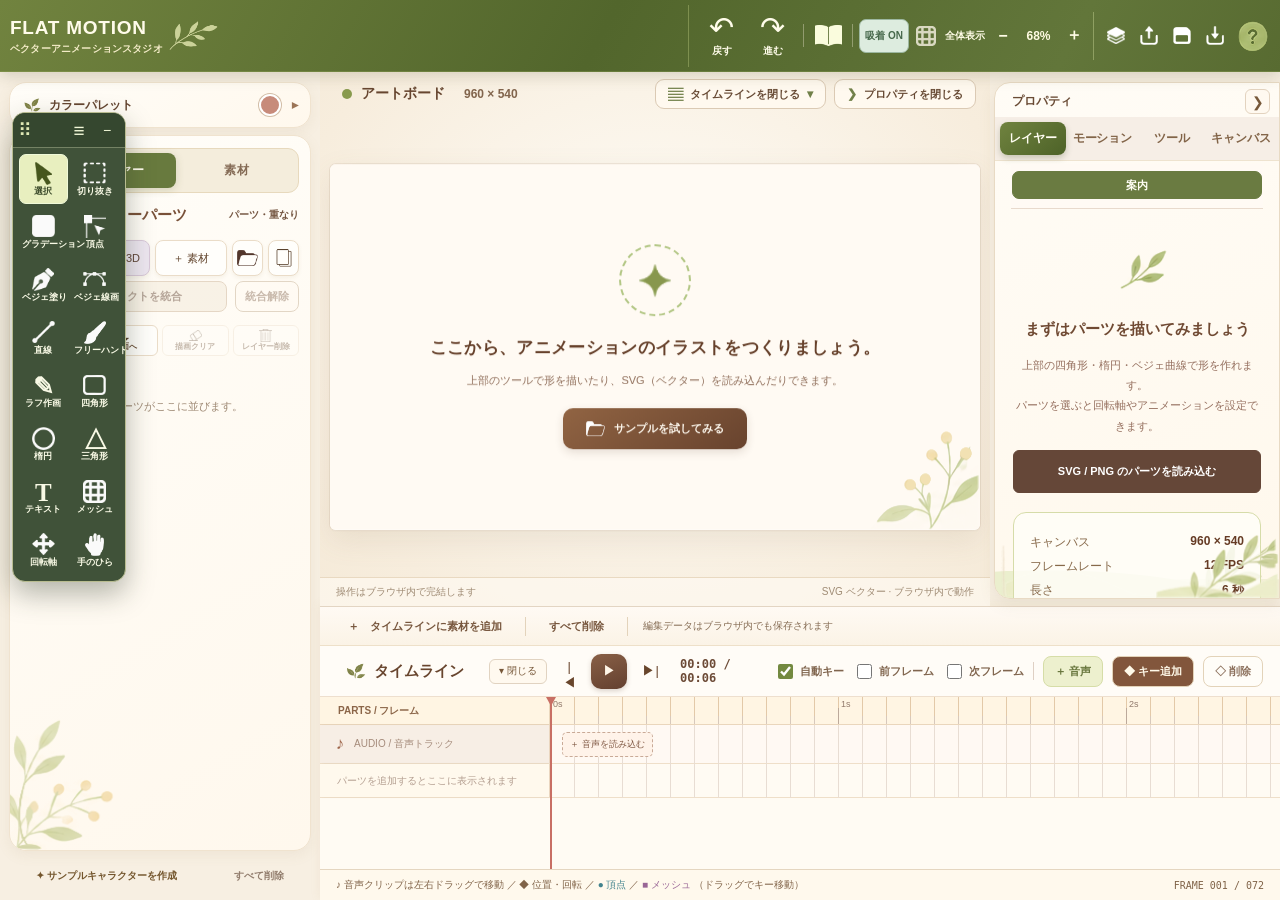
==== commit 7c1bddc7: "a" ====
--- a/index.html
+++ b/index.html
@@ -61,6 +61,12 @@
   <div class="layer-palette-opacity-caption" id="fmLayerOpacityHint">レイヤーを選択してください</div>
 </div>
 <div class="fm-layer-menu-inside" style="padding:10px 12px"><button type="button" class="soft-btn primary wide" data-action="createLinkedClone">◇ 選択レイヤー／フォルダーをクローン</button><small style="display:block;margin-top:7px">元フォルダーの図形を1つの統合オブジェクトとして表示。内部境界は消し、クローン側のアウトラインは外周だけに適用します。</small></div>
+<details class="fm-layer-menu-section fm-align-section" open><summary>整列・分布 <span aria-hidden="true">▸</span></summary>
+<div class="fm-layer-menu-inside fm-align-panel"><div class="fm-align-hint">レイヤー一覧で2個以上チェックして操作</div>
+<div class="fm-align-label">整列</div><div class="fm-align-buttons"><button type="button" data-action="alignLeft" title="左揃え" aria-label="左揃え"><svg viewBox="0 0 24 24" width="20" height="20" stroke="currentColor" fill="none" stroke-width="1.6" stroke-linejoin="round" aria-hidden="true"><path d="M3 3v18M7 7h14v4H7zM7 14h9v4H7z"/></svg></button><button type="button" data-action="alignCenterX" title="左右中央" aria-label="左右中央"><svg viewBox="0 0 24 24" width="20" height="20" stroke="currentColor" fill="none" stroke-width="1.6" stroke-linejoin="round" aria-hidden="true"><path d="M12 2v20M2 6h20v4H2zM5 14h14v4H5z"/></svg></button><button type="button" data-action="alignRight" title="右揃え" aria-label="右揃え"><svg viewBox="0 0 24 24" width="20" height="20" stroke="currentColor" fill="none" stroke-width="1.6" stroke-linejoin="round" aria-hidden="true"><path d="M21 3v18M3 7h14v4H3zM8 14h9v4H8z"/></svg></button><button type="button" data-action="alignTop" title="上揃え" aria-label="上揃え"><svg viewBox="0 0 24 24" width="20" height="20" stroke="currentColor" fill="none" stroke-width="1.6" stroke-linejoin="round" aria-hidden="true"><path d="M3 3h18M7 7h4v14H7zM14 7h4v9h-4z"/></svg></button><button type="button" data-action="alignCenterY" title="上下中央" aria-label="上下中央"><svg viewBox="0 0 24 24" width="20" height="20" stroke="currentColor" fill="none" stroke-width="1.6" stroke-linejoin="round" aria-hidden="true"><path d="M2 12h20M6 2h4v20H6zM14 5h4v14h-4z"/></svg></button><button type="button" data-action="alignBottom" title="下揃え" aria-label="下揃え"><svg viewBox="0 0 24 24" width="20" height="20" stroke="currentColor" fill="none" stroke-width="1.6" stroke-linejoin="round" aria-hidden="true"><path d="M3 21h18M7 3h4v14H7zM14 8h4v9h-4z"/></svg></button></div>
+<div class="fm-align-label">分布（3個以上）</div><div class="fm-align-buttons"><button type="button" data-action="distributeLeft" title="左端を均等分布" aria-label="左端を均等分布"><svg viewBox="0 0 24 24" width="20" height="20" stroke="currentColor" fill="none" stroke-width="1.6" stroke-linejoin="round" aria-hidden="true"><path d="M3 2v20M10 2v20M21 2v20M4 7h6v10H4zM11 9h5v6h-5zM17 5h4v14h-4z"/></svg></button><button type="button" data-action="distributeCenterX" title="中心を横分布" aria-label="中心を横分布"><svg viewBox="0 0 24 24" width="20" height="20" stroke="currentColor" fill="none" stroke-width="1.6" stroke-linejoin="round" aria-hidden="true"><path d="M3 12h18M4 4h4v16H4zM10 7h4v10h-4zM16 4h4v16h-4z"/></svg></button><button type="button" data-action="distributeRight" title="右端を均等分布" aria-label="右端を均等分布"><svg viewBox="0 0 24 24" width="20" height="20" stroke="currentColor" fill="none" stroke-width="1.6" stroke-linejoin="round" aria-hidden="true"><path d="M3 2v20M14 2v20M21 2v20M3 5h5v14H3zM8 9h6v6H8zM15 7h6v10h-6z"/></svg></button><button type="button" data-action="distributeTop" title="上端を均等分布" aria-label="上端を均等分布"><svg viewBox="0 0 24 24" width="20" height="20" stroke="currentColor" fill="none" stroke-width="1.6" stroke-linejoin="round" aria-hidden="true"><path d="M2 3h20M2 10h20M2 21h20M7 4h10v6H7zM9 11h6v5H9zM5 17h14v4H5z"/></svg></button><button type="button" data-action="distributeCenterY" title="中心を縦分布" aria-label="中心を縦分布"><svg viewBox="0 0 24 24" width="20" height="20" stroke="currentColor" fill="none" stroke-width="1.6" stroke-linejoin="round" aria-hidden="true"><path d="M12 3v18M4 4h16v4H4zM7 10h10v4H7zM4 16h16v4H4z"/></svg></button><button type="button" data-action="distributeBottom" title="下端を均等分布" aria-label="下端を均等分布"><svg viewBox="0 0 24 24" width="20" height="20" stroke="currentColor" fill="none" stroke-width="1.6" stroke-linejoin="round" aria-hidden="true"><path d="M2 3h20M2 14h20M2 21h20M5 3h14v5H5zM9 8h6v6H9zM7 15h10v6H7z"/></svg></button></div>
+<div class="fm-align-label">等間隔（3個以上）</div><div class="fm-align-buttons fm-align-two"><button type="button" data-action="distributeGapX" title="横の隙間を均等に" aria-label="横の隙間を均等に"><svg viewBox="0 0 24 24" width="20" height="20" stroke="currentColor" fill="none" stroke-width="1.6" stroke-linejoin="round" aria-hidden="true"><rect x="2" y="5" width="5" height="14"/><rect x="10" y="7" width="4" height="10"/><rect x="17" y="5" width="5" height="14"/></svg></button><button type="button" data-action="distributeGapY" title="縦の隙間を均等に" aria-label="縦の隙間を均等に"><svg viewBox="0 0 24 24" width="20" height="20" stroke="currentColor" fill="none" stroke-width="1.6" stroke-linejoin="round" aria-hidden="true"><rect x="5" y="2" width="14" height="5"/><rect x="7" y="10" width="10" height="4"/><rect x="5" y="17" width="14" height="5"/></svg></button></div>
+</div></details>
 <details class="fm-layer-menu-section" open><summary>◇ シェイプ形成 / パスファインダー <span aria-hidden="true">▸</span></summary>
 <div class="fm-layer-menu-inside"><div class="fm-geometry-toolbar" aria-label="パスファインダー">
   <div class="fm-geometry-heading">◇ シェイプ形成 / パスファインダー <small>チェックで2個以上選択</small></div>
@@ -114,7 +120,7 @@
 <div class="stage-label"><span class="stage-dot"></span><strong>アートボード</strong><span class="stage-size" id="stageSize">960 × 540</span></div>
 <div class="workspace-panel-actions"><button type="button" class="timeline-pane-toggle" id="timelineToggleButton" data-action="toggleTimeline" aria-controls="timelinePanel" aria-expanded="true" title="タイムラインを閉じてキャンバスを広げる"><span class="timeline-toggle-symbol" aria-hidden="true">▤</span><span id="timelineToggleLabel">タイムラインを閉じる</span><span class="timeline-toggle-arrow" aria-hidden="true">▾</span></button><button type="button" class="inspector-pane-toggle" id="inspectorToggleButton" data-action="toggleInspector" aria-expanded="true" aria-controls="inspectorSidebar" title="プロパティパネルを閉じる"><span class="inspector-toggle-arrow" aria-hidden="true">❯</span><span id="inspectorToggleLabel">プロパティを閉じる</span></button></div>
 </div>
-<div class="stage-viewport" id="stageViewport"><div class="pen-controls hidden" id="penControls"><span class="pen-title">✒ パス作成中 <b id="penCount">0 点</b></span><button class="pen-commit" data-action="finishPenClosed" id="penClose">塗りを確定</button><button data-action="finishPenOpen" id="penOpen">開いた線で確定</button><button data-action="undoPenPoint" title="ひとつ前の点を取り消し">↶</button><button data-action="cancelPen" title="キャンセル">✕</button></div><div class="stage-center" id="stageCenter"><div class="artboard-shell" id="artboardShell"><svg aria-label="ベクターアニメーションキャンバス" id="artboard" xmlns="http://www.w3.org/2000/svg"></svg><div class="empty-canvas" id="emptyCanvas" style="display:none"><div class="empty-illustration"><img alt="" draggable="false" src="assets/decorations/center-sparkle.png"/></div><strong>ここから、アニメーションのイラストをつくりましょう。</strong><span>上部のツールで形を描いたり、SVG（ベクター）を読み込んだりできます。</span><button class="empty-demo" data-action="demo"><img alt="" aria-hidden="true" class="ui-icon-img" draggable="false" src="assets/ui/choco/23.png"/> サンプルを試してみる</button><img alt="" class="empty-corner-flourish" draggable="false" src="assets/decorations/artboard-corner-botanical.png"/></div></div></div></div>
+<div class="stage-viewport" id="stageViewport"><div class="pen-controls hidden" id="penControls"><span class="pen-title">✒ パス作成中 <b id="penCount">0 点</b></span><button class="pen-commit" data-action="finishPenClosed" id="penClose">塗りを確定</button><button data-action="finishPenOpen" id="penOpen">開いた線で確定</button><button data-action="undoPenPoint" title="ひとつ前の点を取り消し">↶</button><button data-action="cancelPen" title="キャンセル">✕</button></div><div class="stage-center" id="stageCenter"><div class="artboard-shell" id="artboardShell"><svg aria-label="ベクターアニメーションキャンバス" id="artboard" xmlns="http://www.w3.org/2000/svg"></svg><div class="empty-canvas" id="emptyCanvas" style="display:none"><div class="empty-illustration"><img alt="" draggable="false" src="assets/decorations/center-sparkle-centered.png"/></div><strong>ここから、アニメーションのイラストをつくりましょう。</strong><span>上部のツールで形を描いたり、SVG（ベクター）を読み込んだりできます。</span><button class="empty-demo" data-action="demo"><img alt="" aria-hidden="true" class="ui-icon-img" draggable="false" src="assets/ui/choco/23.png"/> サンプルを試してみる</button><img alt="" class="empty-corner-flourish" draggable="false" src="assets/decorations/artboard-corner-botanical.png"/></div></div></div></div>
 <div class="stage-footer"><span id="stageStatus">準備完了</span><span>SVG ベクター · ブラウザ内で動作</span></div>
 </main>
 <aside class="sidebar right-sidebar" id="inspectorSidebar" aria-label="プロパティパネル">
--- a/styles.css
+++ b/styles.css
@@ -1134,3 +1134,17 @@
 .fm-outline-placement-choices {display:flex;gap:6px;flex-wrap:wrap;}
 .fm-outline-placement-choices label {display:inline-flex;align-items:center;gap:4px;font-size:12px;padding:6px 9px;border:1px solid #d7c7b3;border-radius:8px;cursor:pointer;background:#fffaf3;white-space:nowrap;}
 .fm-outline-placement-choices input {accent-color:#61783a;}
+
+/* Center the standalone sparkle within the decorative dashed circle. */
+.empty-illustration img{display:block;width:34px!important;height:34px!important;object-fit:contain!important;transform:none!important;}
+
+/* Selectable-object align and distribute toolbar (layer palette > ≡). */
+.fm-align-panel{padding:10px 12px 13px!important}
+.fm-align-hint{font-size:10px;line-height:1.5;color:#8c7665;margin-bottom:9px}
+.fm-align-label{font-size:11px;font-weight:700;color:#6a503f;margin:9px 0 4px}
+.fm-align-buttons{display:grid;grid-template-columns:repeat(6,minmax(0,1fr));gap:4px}
+.fm-align-buttons.fm-align-two{grid-template-columns:repeat(2,minmax(0,1fr))}
+.fm-align-buttons button{display:flex;align-items:center;justify-content:center;min-width:0;height:30px;border:1px solid #d9c9b7;border-radius:5px;background:#fffaf2;color:#655345;padding:3px;cursor:pointer}
+.fm-align-buttons button:hover{background:#f1e2cf;border-color:#a88a6c}
+.fm-align-buttons button:active{background:#d9e3c8}
+.fm-align-buttons svg{pointer-events:none;flex:none}
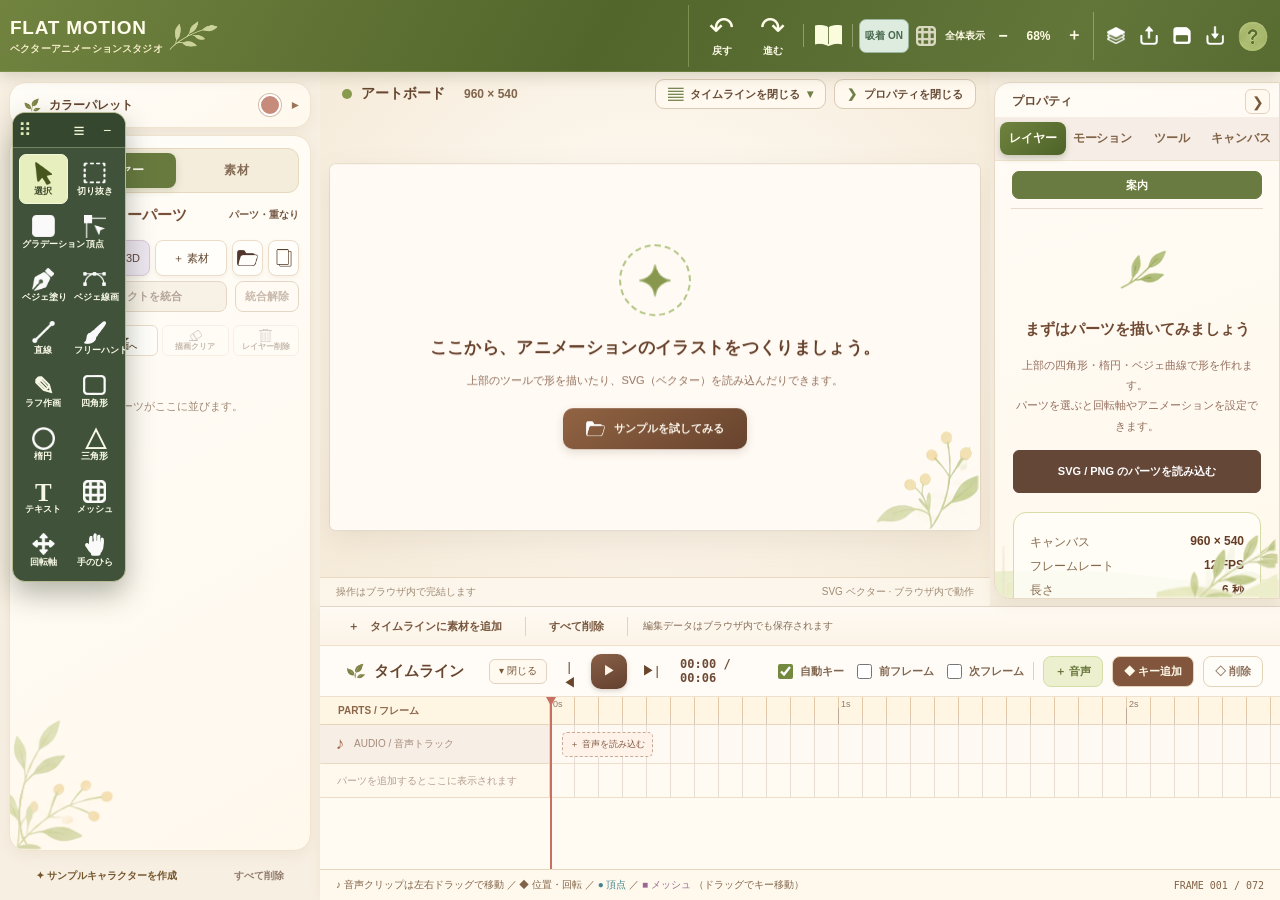
==== commit c870fe32: "a" ====
--- a/index.html
+++ b/index.html
@@ -194,7 +194,11 @@
  <details open><summary>モデルの回転（度・微調整）</summary><div class="fm3d-sliders"><div class="fm3d-slider-row"><label for="fm3d-rot-0">X</label><input id="fm3d-rot-0" type="range" data-three-setting="rot:0" min="-180" max="180" step="1" value="0"><output for="fm3d-rot-0" data-three-output="rot:0">0</output></div><div class="fm3d-slider-row"><label for="fm3d-rot-1">Y</label><input id="fm3d-rot-1" type="range" data-three-setting="rot:1" min="-180" max="180" step="1" value="0"><output for="fm3d-rot-1" data-three-output="rot:1">0</output></div><div class="fm3d-slider-row"><label for="fm3d-rot-2">Z</label><input id="fm3d-rot-2" type="range" data-three-setting="rot:2" min="-180" max="180" step="1" value="0"><output for="fm3d-rot-2" data-three-output="rot:2">0</output></div></div></details>
  <details><summary>カメラ（下書き視点）</summary><div class="fm3d-triple"><label>水平 °<input type="number" data-three-setting="camera:0" step="5"></label><label>仰角 °<input type="number" data-three-setting="camera:1" step="5"></label><label>距離<input type="number" data-three-setting="camera:2" step="0.1" min="0.75"></label></div></details>
  <details open><summary>ボーン <span id="fm3dBoneCount">0本のボーン</span></summary><select id="fm3dBone"><option>モデルを読み込んでください</option></select><div class="fm3d-triple"><label>X °<input type="number" data-three-bone="0" value="0" step="5"></label><label>Y °<input type="number" data-three-bone="1" value="0" step="5"></label><label>Z °<input type="number" data-three-bone="2" value="0" step="5"></label></div></details>
- </div><label class="fm3d-check"><input type="checkbox" id="fm3dWire"> ワイヤーフレーム表示</label><button type="button" id="fm3dReset" class="fm3d-subbutton">姿勢・視点をリセット</button>
+ </div><div class="fm3d-view-settings" role="group" aria-label="3D表示補助">
+<label class="fm3d-check"><input type="checkbox" id="fm3dGround" checked> 地面を表示</label>
+<label class="fm3d-check"><input type="checkbox" id="fm3dPerspectiveGrid"> パースグリッドを表示</label>
+<p class="fm3d-guide-note">地面は水平（XZ面）です。グリッドは視点に応じて奥行きが変化します。どちらもレイヤー画像には書き出されません。</p>
+</div><label class="fm3d-check"><input type="checkbox" id="fm3dWire"> ワイヤーフレーム表示</label><button type="button" id="fm3dReset" class="fm3d-subbutton">姿勢・視点をリセット</button>
  </aside></div><div id="fm3dStatus" class="fm3d-status" role="status"></div><footer><span>3Dモデルは編集用に保持し、2Dキャンバスへ透過画像で反映します。</span><button id="fm3dCancel">キャンセル</button><button id="fm3dCommit" disabled>レイヤーへ反映</button></footer>
  </div></div>
 <script type="importmap">{"imports":{"three":"https://cdn.jsdelivr.net/npm/three@0.170.0/build/three.module.js","three/addons/":"https://cdn.jsdelivr.net/npm/three@0.170.0/examples/jsm/"}}</script>
--- a/styles.css
+++ b/styles.css
@@ -1148,3 +1148,9 @@
 .fm-align-buttons button:hover{background:#f1e2cf;border-color:#a88a6c}
 .fm-align-buttons button:active{background:#d9e3c8}
 .fm-align-buttons svg{pointer-events:none;flex:none}
+
+/* 3D workspace ground and perspective guides */
+.fm3d-view-settings{display:flex;flex-direction:column;gap:9px;padding:11px 12px;border:1px solid #d9c6b0;border-radius:9px;background:#fffcf5}
+.fm3d-view-settings .fm3d-check{display:flex;align-items:center;gap:7px;font-size:13px;cursor:pointer}
+.fm3d-view-settings input[type="checkbox"]{accent-color:#627d42;width:16px;height:16px;margin:0}
+.fm3d-guide-note{font-size:11px;line-height:1.55;color:#816b5c;margin:0}
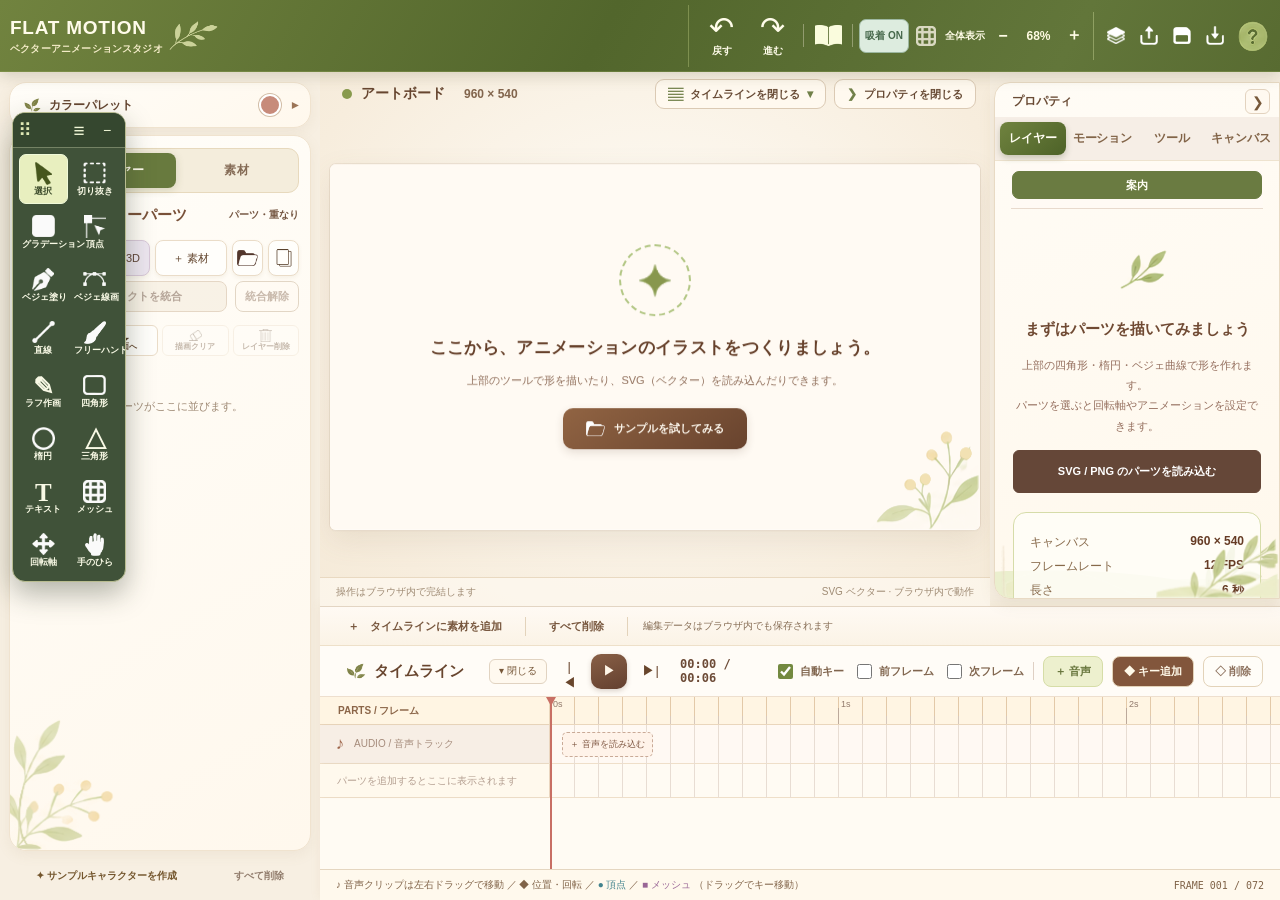
==== commit 63e6a214: "a" ====
--- a/index.html
+++ b/index.html
@@ -197,6 +197,9 @@
  </div><div class="fm3d-view-settings" role="group" aria-label="3D表示補助">
 <label class="fm3d-check"><input type="checkbox" id="fm3dGround" checked> 地面を表示</label>
 <label class="fm3d-check"><input type="checkbox" id="fm3dPerspectiveGrid"> パースグリッドを表示</label>
+<div class="fm3d-settings-section"><strong>接地</strong><button type="button" id="fm3dGroundSelected" class="fm3d-subbutton">選択モデルを地面に接地</button><span class="fm3d-guide-note">現在の姿勢・回転・倍率で、最下点を地面に合わせます。</span></div>
+<div class="fm3d-settings-section"><strong>光源</strong><label class="fm3d-check"><input type="checkbox" id="fm3dLightHandle" checked> 光源ハンドルを表示</label><div class="fm3d-guide-note">3D画面の黄色い光源マークをドラッグして光の方向を変更できます。</div><div class="fm3d-guide-note">光源位置（X / Y / Z）：<output id="fm3dLightPosition">1.2 / 1.6 / 0.6</output></div><button type="button" id="fm3dLightReset" class="fm3d-subbutton">光源位置を初期化</button></div>
+<div class="fm3d-settings-section"><label class="fm3d-bg-label" for="fm3dBackground"><strong>3D画面の背景色</strong><input type="color" id="fm3dBackground" value="#f7f0e6"></label><span class="fm3d-guide-note">背景色と光源ハンドルは2Dレイヤーに書き出しません。</span></div>
 <p class="fm3d-guide-note">地面は水平（XZ面）です。グリッドは視点に応じて奥行きが変化します。どちらもレイヤー画像には書き出されません。</p>
 </div><label class="fm3d-check"><input type="checkbox" id="fm3dWire"> ワイヤーフレーム表示</label><button type="button" id="fm3dReset" class="fm3d-subbutton">姿勢・視点をリセット</button>
  </aside></div><div id="fm3dStatus" class="fm3d-status" role="status"></div><footer><span>3Dモデルは編集用に保持し、2Dキャンバスへ透過画像で反映します。</span><button id="fm3dCancel">キャンセル</button><button id="fm3dCommit" disabled>レイヤーへ反映</button></footer>
--- a/styles.css
+++ b/styles.css
@@ -1154,3 +1154,11 @@
 .fm3d-view-settings .fm3d-check{display:flex;align-items:center;gap:7px;font-size:13px;cursor:pointer}
 .fm3d-view-settings input[type="checkbox"]{accent-color:#627d42;width:16px;height:16px;margin:0}
 .fm3d-guide-note{font-size:11px;line-height:1.55;color:#816b5c;margin:0}
+
+/* 3D Ground placement / lighting / viewport appearance */
+.fm3d-settings-section{display:flex;flex-direction:column;align-items:stretch;gap:8px;padding:10px 0;border-top:1px solid #e5d5c5}
+.fm3d-settings-section>strong,.fm3d-bg-label strong{font-size:12px;color:#594537}
+.fm3d-settings-section .fm3d-subbutton{font-size:12px;padding:8px;min-height:32px}
+.fm3d-bg-label{display:flex;align-items:center;justify-content:space-between;gap:12px}
+.fm3d-bg-label input[type=color]{width:58px;height:30px;border:1px solid #cab6a0;border-radius:6px;padding:2px;background:#fffaf3;cursor:pointer}
+#fm3dLightPosition{font-variant-numeric:tabular-nums}
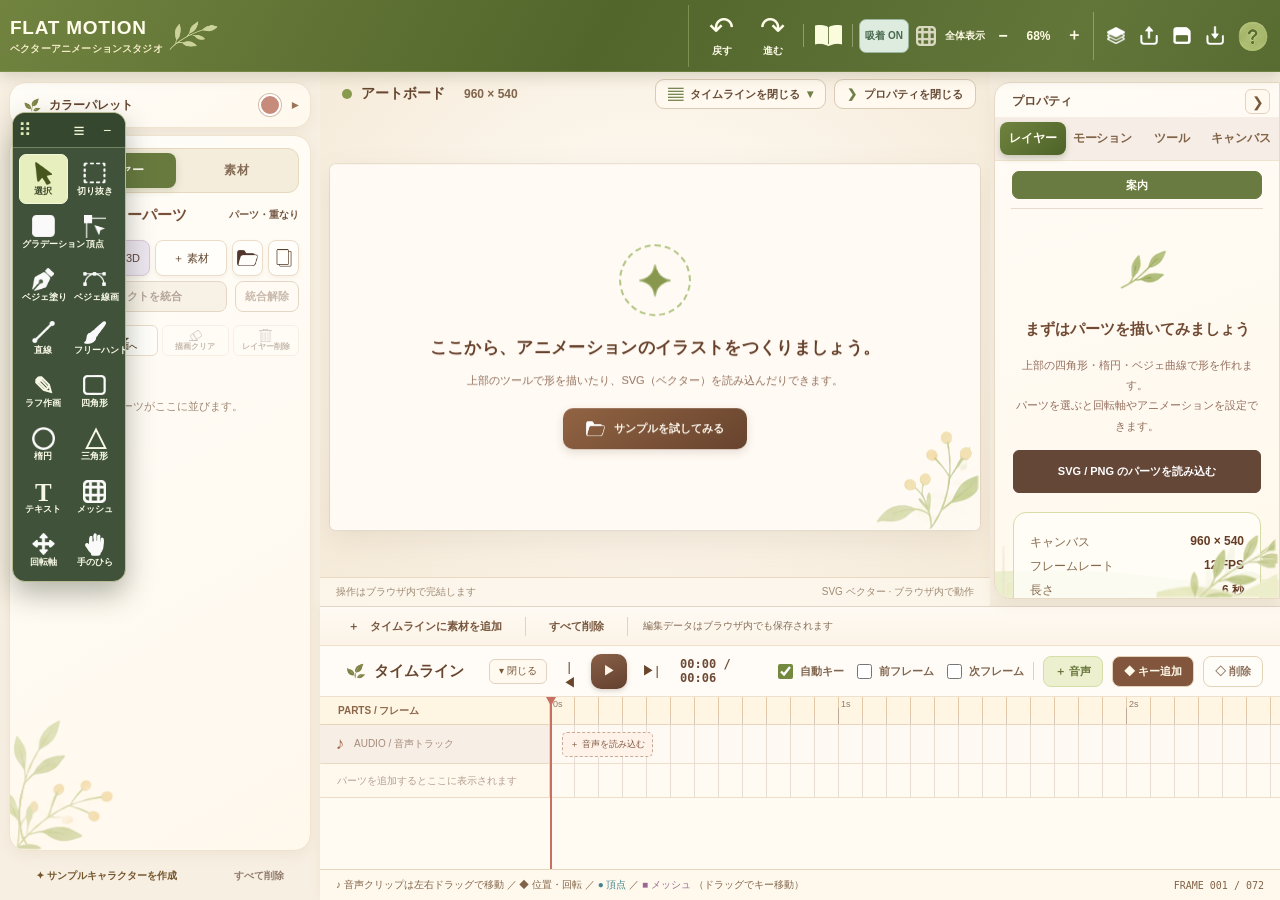
==== commit e03a088d: "a" ====
--- a/index.html
+++ b/index.html
@@ -198,7 +198,10 @@
 <label class="fm3d-check"><input type="checkbox" id="fm3dGround" checked> 地面を表示</label>
 <label class="fm3d-check"><input type="checkbox" id="fm3dPerspectiveGrid"> パースグリッドを表示</label>
 <div class="fm3d-settings-section"><strong>接地</strong><button type="button" id="fm3dGroundSelected" class="fm3d-subbutton">選択モデルを地面に接地</button><span class="fm3d-guide-note">現在の姿勢・回転・倍率で、最下点を地面に合わせます。</span></div>
-<div class="fm3d-settings-section"><strong>光源</strong><label class="fm3d-check"><input type="checkbox" id="fm3dLightHandle" checked> 光源ハンドルを表示</label><div class="fm3d-guide-note">3D画面の黄色い光源マークをドラッグして光の方向を変更できます。</div><div class="fm3d-guide-note">光源位置（X / Y / Z）：<output id="fm3dLightPosition">1.2 / 1.6 / 0.6</output></div><button type="button" id="fm3dLightReset" class="fm3d-subbutton">光源位置を初期化</button></div>
+<div class="fm3d-settings-section fm3d-light-panel"><strong>光源</strong>
+<div class="fm3d-light-editor"><canvas id="fm3dLightSphere" width="156" height="156" role="img" aria-label="ドラッグして光の方向を調整"></canvas><span class="fm3d-guide-note">球をドラッグして光が当たる方向を調整</span></div>
+<div class="fm3d-light-strength"><label for="fm3dLightIntensity">光の強さ</label><input id="fm3dLightIntensity" type="range" min="0" max="5" step="0.05" value="2.4"><output id="fm3dLightIntensityValue">2.40</output></div>
+<button type="button" id="fm3dLightReset" class="fm3d-subbutton">光源を初期化</button></div>
 <div class="fm3d-settings-section"><label class="fm3d-bg-label" for="fm3dBackground"><strong>3D画面の背景色</strong><input type="color" id="fm3dBackground" value="#f7f0e6"></label><span class="fm3d-guide-note">背景色と光源ハンドルは2Dレイヤーに書き出しません。</span></div>
 <p class="fm3d-guide-note">地面は水平（XZ面）です。グリッドは視点に応じて奥行きが変化します。どちらもレイヤー画像には書き出されません。</p>
 </div><label class="fm3d-check"><input type="checkbox" id="fm3dWire"> ワイヤーフレーム表示</label><button type="button" id="fm3dReset" class="fm3d-subbutton">姿勢・視点をリセット</button>
--- a/styles.css
+++ b/styles.css
@@ -1162,3 +1162,11 @@
 .fm3d-bg-label{display:flex;align-items:center;justify-content:space-between;gap:12px}
 .fm3d-bg-label input[type=color]{width:58px;height:30px;border:1px solid #cab6a0;border-radius:6px;padding:2px;background:#fffaf3;cursor:pointer}
 #fm3dLightPosition{font-variant-numeric:tabular-nums}
+
+/* Right-panel drag-to-light sphere. */
+.fm3d-light-editor{display:flex;flex-direction:column;align-items:center;gap:7px}
+#fm3dLightSphere{display:block;width:156px;height:156px;max-width:100%;border:1px solid #d1c2b5;border-radius:7px;background:#a4a4a4;touch-action:none;cursor:crosshair;user-select:none}
+.fm3d-light-editor .fm3d-guide-note{text-align:center}
+.fm3d-light-strength{display:grid;grid-template-columns:auto minmax(40px,1fr) 40px;align-items:center;gap:8px;font-size:12px;color:#594537}
+.fm3d-light-strength input[type=range]{width:100%;min-width:0;accent-color:#61783a}
+.fm3d-light-strength output{text-align:right;font-variant-numeric:tabular-nums}
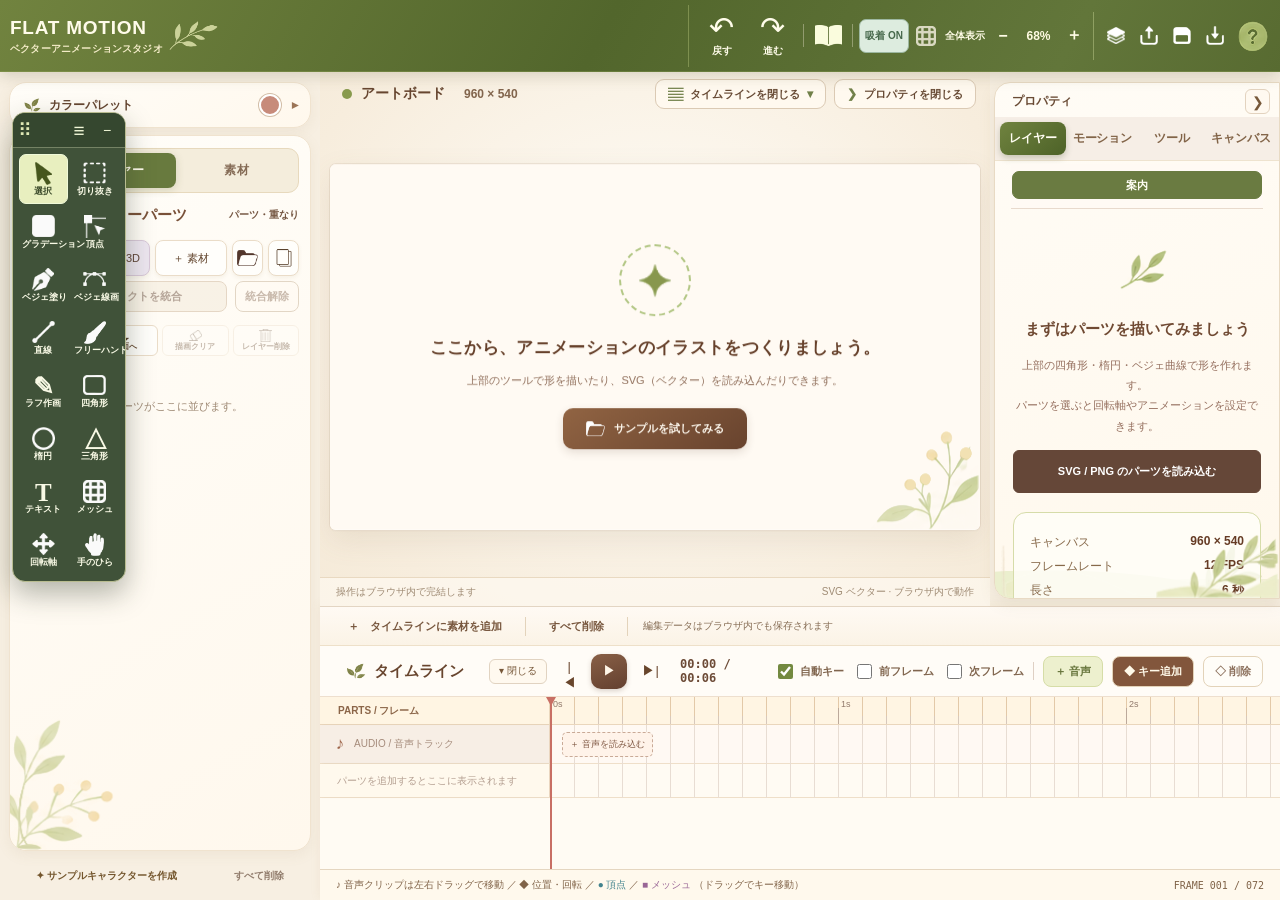
==== commit 3628e806: "あ" ====
--- a/index.html
+++ b/index.html
@@ -61,12 +61,6 @@
   <div class="layer-palette-opacity-caption" id="fmLayerOpacityHint">レイヤーを選択してください</div>
 </div>
 <div class="fm-layer-menu-inside" style="padding:10px 12px"><button type="button" class="soft-btn primary wide" data-action="createLinkedClone">◇ 選択レイヤー／フォルダーをクローン</button><small style="display:block;margin-top:7px">元フォルダーの図形を1つの統合オブジェクトとして表示。内部境界は消し、クローン側のアウトラインは外周だけに適用します。</small></div>
-<details class="fm-layer-menu-section fm-align-section" open><summary>整列・分布 <span aria-hidden="true">▸</span></summary>
-<div class="fm-layer-menu-inside fm-align-panel"><div class="fm-align-hint">レイヤー一覧で2個以上チェックして操作</div>
-<div class="fm-align-label">整列</div><div class="fm-align-buttons"><button type="button" data-action="alignLeft" title="左揃え" aria-label="左揃え"><svg viewBox="0 0 24 24" width="20" height="20" stroke="currentColor" fill="none" stroke-width="1.6" stroke-linejoin="round" aria-hidden="true"><path d="M3 3v18M7 7h14v4H7zM7 14h9v4H7z"/></svg></button><button type="button" data-action="alignCenterX" title="左右中央" aria-label="左右中央"><svg viewBox="0 0 24 24" width="20" height="20" stroke="currentColor" fill="none" stroke-width="1.6" stroke-linejoin="round" aria-hidden="true"><path d="M12 2v20M2 6h20v4H2zM5 14h14v4H5z"/></svg></button><button type="button" data-action="alignRight" title="右揃え" aria-label="右揃え"><svg viewBox="0 0 24 24" width="20" height="20" stroke="currentColor" fill="none" stroke-width="1.6" stroke-linejoin="round" aria-hidden="true"><path d="M21 3v18M3 7h14v4H3zM8 14h9v4H8z"/></svg></button><button type="button" data-action="alignTop" title="上揃え" aria-label="上揃え"><svg viewBox="0 0 24 24" width="20" height="20" stroke="currentColor" fill="none" stroke-width="1.6" stroke-linejoin="round" aria-hidden="true"><path d="M3 3h18M7 7h4v14H7zM14 7h4v9h-4z"/></svg></button><button type="button" data-action="alignCenterY" title="上下中央" aria-label="上下中央"><svg viewBox="0 0 24 24" width="20" height="20" stroke="currentColor" fill="none" stroke-width="1.6" stroke-linejoin="round" aria-hidden="true"><path d="M2 12h20M6 2h4v20H6zM14 5h4v14h-4z"/></svg></button><button type="button" data-action="alignBottom" title="下揃え" aria-label="下揃え"><svg viewBox="0 0 24 24" width="20" height="20" stroke="currentColor" fill="none" stroke-width="1.6" stroke-linejoin="round" aria-hidden="true"><path d="M3 21h18M7 3h4v14H7zM14 8h4v9h-4z"/></svg></button></div>
-<div class="fm-align-label">分布（3個以上）</div><div class="fm-align-buttons"><button type="button" data-action="distributeLeft" title="左端を均等分布" aria-label="左端を均等分布"><svg viewBox="0 0 24 24" width="20" height="20" stroke="currentColor" fill="none" stroke-width="1.6" stroke-linejoin="round" aria-hidden="true"><path d="M3 2v20M10 2v20M21 2v20M4 7h6v10H4zM11 9h5v6h-5zM17 5h4v14h-4z"/></svg></button><button type="button" data-action="distributeCenterX" title="中心を横分布" aria-label="中心を横分布"><svg viewBox="0 0 24 24" width="20" height="20" stroke="currentColor" fill="none" stroke-width="1.6" stroke-linejoin="round" aria-hidden="true"><path d="M3 12h18M4 4h4v16H4zM10 7h4v10h-4zM16 4h4v16h-4z"/></svg></button><button type="button" data-action="distributeRight" title="右端を均等分布" aria-label="右端を均等分布"><svg viewBox="0 0 24 24" width="20" height="20" stroke="currentColor" fill="none" stroke-width="1.6" stroke-linejoin="round" aria-hidden="true"><path d="M3 2v20M14 2v20M21 2v20M3 5h5v14H3zM8 9h6v6H8zM15 7h6v10h-6z"/></svg></button><button type="button" data-action="distributeTop" title="上端を均等分布" aria-label="上端を均等分布"><svg viewBox="0 0 24 24" width="20" height="20" stroke="currentColor" fill="none" stroke-width="1.6" stroke-linejoin="round" aria-hidden="true"><path d="M2 3h20M2 10h20M2 21h20M7 4h10v6H7zM9 11h6v5H9zM5 17h14v4H5z"/></svg></button><button type="button" data-action="distributeCenterY" title="中心を縦分布" aria-label="中心を縦分布"><svg viewBox="0 0 24 24" width="20" height="20" stroke="currentColor" fill="none" stroke-width="1.6" stroke-linejoin="round" aria-hidden="true"><path d="M12 3v18M4 4h16v4H4zM7 10h10v4H7zM4 16h16v4H4z"/></svg></button><button type="button" data-action="distributeBottom" title="下端を均等分布" aria-label="下端を均等分布"><svg viewBox="0 0 24 24" width="20" height="20" stroke="currentColor" fill="none" stroke-width="1.6" stroke-linejoin="round" aria-hidden="true"><path d="M2 3h20M2 14h20M2 21h20M5 3h14v5H5zM9 8h6v6H9zM7 15h10v6H7z"/></svg></button></div>
-<div class="fm-align-label">等間隔（3個以上）</div><div class="fm-align-buttons fm-align-two"><button type="button" data-action="distributeGapX" title="横の隙間を均等に" aria-label="横の隙間を均等に"><svg viewBox="0 0 24 24" width="20" height="20" stroke="currentColor" fill="none" stroke-width="1.6" stroke-linejoin="round" aria-hidden="true"><rect x="2" y="5" width="5" height="14"/><rect x="10" y="7" width="4" height="10"/><rect x="17" y="5" width="5" height="14"/></svg></button><button type="button" data-action="distributeGapY" title="縦の隙間を均等に" aria-label="縦の隙間を均等に"><svg viewBox="0 0 24 24" width="20" height="20" stroke="currentColor" fill="none" stroke-width="1.6" stroke-linejoin="round" aria-hidden="true"><rect x="5" y="2" width="14" height="5"/><rect x="7" y="10" width="10" height="4"/><rect x="5" y="17" width="14" height="5"/></svg></button></div>
-</div></details>
 <details class="fm-layer-menu-section" open><summary>◇ シェイプ形成 / パスファインダー <span aria-hidden="true">▸</span></summary>
 <div class="fm-layer-menu-inside"><div class="fm-geometry-toolbar" aria-label="パスファインダー">
   <div class="fm-geometry-heading">◇ シェイプ形成 / パスファインダー <small>チェックで2個以上選択</small></div>
@@ -82,7 +76,21 @@
 <div class="main-grid">
 <aside class="sidebar left-sidebar">
 <section class="left-section palette-section is-collapsed" id="paletteSection"><button type="button" class="palette-fold-toggle" id="paletteToggle" data-action="togglePalette" aria-controls="paletteBody" aria-expanded="false" title="カラーパレットを開く・閉じる"><span class="left-section-title-text"><img alt="" draggable="false" src="assets/ui/color/32.png"/> カラーパレット</span><span class="palette-current-color" id="paletteCurrentColor" aria-hidden="true"></span><span class="palette-chevron" aria-hidden="true">▾</span></button>
-<div class="palette-body" id="paletteBody"><div class="palette-grid" id="paletteGrid"></div>
+<div class="palette-body" id="paletteBody">
+<div class="fm-color-set-tools">
+ <select id="colorSetSelect" aria-label="カラーセット切替" title="カラーセットの切替"></select>
+ <button type="button" data-color-set-action="new" title="カラーセットを新規作成">新規</button>
+ <button type="button" data-color-set-action="rename" title="カラーセットの名前を変更">名前</button>
+ <button type="button" data-color-set-action="delete-set" title="現在のカラーセットを削除">削除</button>
+</div>
+<div class="palette-grid" id="paletteGrid"></div>
+<div class="fm-color-slot-tools">
+ <button type="button" id="colorSetAdd" data-color-set-action="put" title="現在の色を登録・選択色に上書き">＋</button>
+ <button type="button" id="colorSetRemove" data-color-set-action="remove" title="選択した色を削除">－</button>
+ <button type="button" id="colorSetClearSelection" data-color-set-action="clear-selection" title="色の選択を解除して、新しい色を追加できる状態にする">選択解除</button>
+</div>
+<div id="colorSetSelectionStatus" class="fm-color-slot-status" aria-live="polite"></div>
+<div class="fm-color-set-transfer"><button type="button" data-color-set-action="export">JSON保存</button><button type="button" data-color-set-action="import">JSON読込</button><input type="file" id="colorSetFile" accept=".json,application/json" hidden></div>
 <div class="palette-custom"><span>描画色</span><label class="color-control"><input id="drawColor" type="color" value="#c78b7b"/><span id="drawColorCode">#C78B7B</span></label></div></div>
 </section>
 <section class="left-section layers-section">
@@ -187,25 +195,26 @@
 <input id="libraryJsonFile" type="file" accept=".json,application/json" style="display:none" aria-label="素材ライブラリのJSONを選択" />
 <div id="fm3dModal" class="fm3d-modal" hidden><div class="fm3d-dialog" role="dialog" aria-modal="true" aria-label="3D下書きレイヤー編集">
  <header class="fm3d-header"><div class="fm3d-title"><strong>▧ 3D下書きワークスペース</strong><span>複数モデルを組み合わせてアタリを作成</span></div><button id="fm3dClose" type="button" aria-label="閉じる">✕</button></header>
- <div class="fm3d-main"><aside class="fm3d-library"><div class="fm3d-panel-heading"><strong>オブジェクト一覧</strong><span id="fm3dObjectCount">0</span></div><label class="fm3d-file">＋ モデルを追加<input id="fm3dFile" type="file" accept=".obj,.fbx,.vrm,.glb,.gltf" multiple hidden></label><div class="fm3d-formats">OBJ / FBX / VRM / GLB</div><div id="fm3dObjects" class="fm3d-objects" aria-label="読み込み済みモデル一覧"></div><div class="fm3d-list-help">モデル名をクリックして選択できます。<br>目のアイコンで表示を切り替えます。</div></aside><section class="fm3d-view"><div class="fm3d-view-toolbar"><span>3D VIEW</span><span id="fm3dFilename">モデル未選択</span></div><div class="fm3d-toolstrip" role="toolbar" aria-label="3D編集ツール"><button type="button" data-fm3d-tool="hand" aria-pressed="false" title="視点を平行移動">✋ ハンド</button><button type="button" data-fm3d-tool="move" aria-pressed="false" title="モデルを移動">✥ 移動</button><button type="button" data-fm3d-tool="rotate" aria-pressed="false" title="モデルを回転">⟳ 回転</button><button type="button" data-fm3d-tool="camera" aria-pressed="true" class="active" title="視点を回転">◉ カメラ</button><fieldset id="fm3dAxisChoice" class="fm3d-axis-choice" hidden><legend>回転方向</legend><label><input type="radio" name="fm3dRotateAxis" value="vertical"> 縦（X）</label><label><input type="radio" name="fm3dRotateAxis" value="horizontal" checked> 横（Y）</label><label><input type="radio" name="fm3dRotateAxis" value="tilt"> 傾き（Z）</label></fieldset></div><div class="fm3d-canvas-wrap"><canvas id="fm3dCanvas" width="840" height="570"></canvas></div><div class="fm3d-note" id="fm3dNoteText">ドラッグ：視点角度を変更／右ドラッグ：視点移動／ホイール：ズーム</div></section>
+ <div class="fm3d-main"><aside class="fm3d-library"><div class="fm3d-panel-heading"><strong>オブジェクト一覧</strong><span id="fm3dObjectCount">0</span></div><label class="fm3d-file">＋ モデルを追加<input id="fm3dFile" type="file" accept=".obj,.fbx,.vrm,.glb,.gltf" multiple hidden></label><div class="fm3d-formats">OBJ / FBX / VRM / GLB</div><div id="fm3dObjects" class="fm3d-objects" aria-label="読み込み済みモデル一覧"></div><div class="fm3d-list-help">モデル名をクリックして選択できます。<br>目のアイコンで表示を切り替えます。</div></aside><section class="fm3d-view"><div class="fm3d-view-toolbar"><span>3D VIEW</span><span id="fm3dFilename">モデル未選択</span></div><div class="fm3d-toolstrip" role="toolbar" aria-label="3D編集ツール"><div class="fm3d-history"><button type="button" id="fm3dUndo" title="3D操作を取り消す (Ctrl+Z)" disabled>↶ 戻す</button><button type="button" id="fm3dRedo" title="3D操作をやり直す (Ctrl+Y)" disabled>↷ 進む</button></div><button type="button" data-fm3d-tool="hand" aria-pressed="false" title="視点を平行移動">✋ ハンド</button><button type="button" data-fm3d-tool="move" aria-pressed="false" title="モデルを移動">✥ 移動</button><button type="button" data-fm3d-tool="rotate" aria-pressed="false" title="モデルを回転">⟳ 回転</button><button type="button" data-fm3d-tool="camera" aria-pressed="true" class="active" title="視点を回転">◉ カメラ</button><fieldset id="fm3dAxisChoice" class="fm3d-axis-choice" hidden><legend>回転方向</legend><label><input type="radio" name="fm3dRotateAxis" value="vertical"> 縦（X）</label><label><input type="radio" name="fm3dRotateAxis" value="horizontal" checked> 横（Y）</label><label><input type="radio" name="fm3dRotateAxis" value="tilt"> 傾き（Z）</label></fieldset></div><div class="fm3d-canvas-wrap"><canvas id="fm3dCanvas" width="840" height="570"></canvas></div><div class="fm3d-note" id="fm3dNoteText">ドラッグ：視点角度を変更／右ドラッグ：視点移動／ホイール：ズーム</div></section>
  <aside class="fm3d-options"><div class="fm3d-panel-heading"><strong>プロパティ</strong></div><div id="fm3dSelectedTools">
  <details open><summary>モデルの位置（XYZ・微調整）</summary><div class="fm3d-sliders"><div class="fm3d-slider-row"><label for="fm3d-pos-0">X</label><input id="fm3d-pos-0" type="range" data-three-setting="pos:0" min="-5" max="5" step="0.01" value="0"><output for="fm3d-pos-0" data-three-output="pos:0">0</output></div><div class="fm3d-slider-row"><label for="fm3d-pos-1">Y</label><input id="fm3d-pos-1" type="range" data-three-setting="pos:1" min="-5" max="5" step="0.01" value="0"><output for="fm3d-pos-1" data-three-output="pos:1">0</output></div><div class="fm3d-slider-row"><label for="fm3d-pos-2">Z</label><input id="fm3d-pos-2" type="range" data-three-setting="pos:2" min="-5" max="5" step="0.01" value="0"><output for="fm3d-pos-2" data-three-output="pos:2">0</output></div></div></details>
  <details open><summary>モデルのサイズ（一括拡大・縮小）</summary><div class="fm3d-sliders"><div class="fm3d-slider-row"><label for="fm3d-scale">倍率</label><input id="fm3d-scale" type="range" data-three-setting="scale:0" min="0.05" max="10" step="0.05" value="1"><output for="fm3d-scale" data-three-output="scale:0">1.00</output></div><div class="fm3d-scale-note">1.00＝読み込み時のサイズ／0.50＝半分／2.00＝2倍</div></div></details>
  <details open><summary>モデルの回転（度・微調整）</summary><div class="fm3d-sliders"><div class="fm3d-slider-row"><label for="fm3d-rot-0">X</label><input id="fm3d-rot-0" type="range" data-three-setting="rot:0" min="-180" max="180" step="1" value="0"><output for="fm3d-rot-0" data-three-output="rot:0">0</output></div><div class="fm3d-slider-row"><label for="fm3d-rot-1">Y</label><input id="fm3d-rot-1" type="range" data-three-setting="rot:1" min="-180" max="180" step="1" value="0"><output for="fm3d-rot-1" data-three-output="rot:1">0</output></div><div class="fm3d-slider-row"><label for="fm3d-rot-2">Z</label><input id="fm3d-rot-2" type="range" data-three-setting="rot:2" min="-180" max="180" step="1" value="0"><output for="fm3d-rot-2" data-three-output="rot:2">0</output></div></div></details>
  <details><summary>カメラ（下書き視点）</summary><div class="fm3d-triple"><label>水平 °<input type="number" data-three-setting="camera:0" step="5"></label><label>仰角 °<input type="number" data-three-setting="camera:1" step="5"></label><label>距離<input type="number" data-three-setting="camera:2" step="0.1" min="0.75"></label></div></details>
- <details open><summary>ボーン <span id="fm3dBoneCount">0本のボーン</span></summary><select id="fm3dBone"><option>モデルを読み込んでください</option></select><div class="fm3d-triple"><label>X °<input type="number" data-three-bone="0" value="0" step="5"></label><label>Y °<input type="number" data-three-bone="1" value="0" step="5"></label><label>Z °<input type="number" data-three-bone="2" value="0" step="5"></label></div></details>
+ <details open><summary>ボーン <span id="fm3dBoneCount">0本のボーン</span></summary><select id="fm3dBone"><option>モデルを読み込んでください</option></select><div class="fm3d-bone-guide">回転ツールで関節付近をクリックすると、ボーンの回転ハンドルが表示されます。</div><div class="fm3d-sliders"><div class="fm3d-slider-row"><label for="fm3d-bone-0">X °</label><input id="fm3d-bone-0" type="range" data-three-bone="0" min="-180" max="180" step="1" value="0"><output data-three-bone-value="0">0°</output></div><div class="fm3d-slider-row"><label for="fm3d-bone-1">Y °</label><input id="fm3d-bone-1" type="range" data-three-bone="1" min="-180" max="180" step="1" value="0"><output data-three-bone-value="1">0°</output></div><div class="fm3d-slider-row"><label for="fm3d-bone-2">Z °</label><input id="fm3d-bone-2" type="range" data-three-bone="2" min="-180" max="180" step="1" value="0"><output data-three-bone-value="2">0°</output></div></div><button type="button" id="fm3dBoneClear" class="fm3d-subbutton">選択ボーンの回転を初期化</button></details>
  </div><div class="fm3d-view-settings" role="group" aria-label="3D表示補助">
 <label class="fm3d-check"><input type="checkbox" id="fm3dGround" checked> 地面を表示</label>
 <label class="fm3d-check"><input type="checkbox" id="fm3dPerspectiveGrid"> パースグリッドを表示</label>
+<div class="fm3d-settings-section"><strong>パースの強さ</strong><div class="fm3d-light-strength"><label for="fm3dPerspectiveStrength">弱い</label><input id="fm3dPerspectiveStrength" type="range" min="0" max="100" step="1" value="50" aria-label="パースの強さ"><output id="fm3dPerspectiveStrengthValue" for="fm3dPerspectiveStrength">50%</output></div><span class="fm3d-guide-note">0%＝ほぼ平行投影／50%＝標準／100%＝強い遠近感。モデルの画面上の大きさをほぼ維持して調整します。</span></div>
 <div class="fm3d-settings-section"><strong>接地</strong><button type="button" id="fm3dGroundSelected" class="fm3d-subbutton">選択モデルを地面に接地</button><span class="fm3d-guide-note">現在の姿勢・回転・倍率で、最下点を地面に合わせます。</span></div>
 <div class="fm3d-settings-section fm3d-light-panel"><strong>光源</strong>
 <div class="fm3d-light-editor"><canvas id="fm3dLightSphere" width="156" height="156" role="img" aria-label="ドラッグして光の方向を調整"></canvas><span class="fm3d-guide-note">球をドラッグして光が当たる方向を調整</span></div>
 <div class="fm3d-light-strength"><label for="fm3dLightIntensity">光の強さ</label><input id="fm3dLightIntensity" type="range" min="0" max="5" step="0.05" value="2.4"><output id="fm3dLightIntensityValue">2.40</output></div>
 <button type="button" id="fm3dLightReset" class="fm3d-subbutton">光源を初期化</button></div>
 <div class="fm3d-settings-section"><label class="fm3d-bg-label" for="fm3dBackground"><strong>3D画面の背景色</strong><input type="color" id="fm3dBackground" value="#f7f0e6"></label><span class="fm3d-guide-note">背景色と光源ハンドルは2Dレイヤーに書き出しません。</span></div>
-<p class="fm3d-guide-note">地面は水平（XZ面）です。グリッドは視点に応じて奥行きが変化します。どちらもレイヤー画像には書き出されません。</p>
+<p class="fm3d-guide-note">地面は水平（XZ面）です。グリッドは視点に応じて奥行きが変化します。表示がONの場合は地面とグリッドもレイヤー画像に反映します。</p>
 </div><label class="fm3d-check"><input type="checkbox" id="fm3dWire"> ワイヤーフレーム表示</label><button type="button" id="fm3dReset" class="fm3d-subbutton">姿勢・視点をリセット</button>
- </aside></div><div id="fm3dStatus" class="fm3d-status" role="status"></div><footer><span>3Dモデルは編集用に保持し、2Dキャンバスへ透過画像で反映します。</span><button id="fm3dCancel">キャンセル</button><button id="fm3dCommit" disabled>レイヤーへ反映</button></footer>
+ </aside></div><div id="fm3dStatus" class="fm3d-status" role="status"></div><footer><span>3Dモデル・表示中の地面とグリッドを2Dキャンバスへ反映します。</span><button id="fm3dCancel">キャンセル</button><button id="fm3dCommit" disabled>レイヤーへ反映</button></footer>
  </div></div>
 <script type="importmap">{"imports":{"three":"https://cdn.jsdelivr.net/npm/three@0.170.0/build/three.module.js","three/addons/":"https://cdn.jsdelivr.net/npm/three@0.170.0/examples/jsm/"}}</script>
 <script defer="" src="psd-writer.js"></script><script defer="" src="app.js"></script><script defer="" src="floating-tools.js"></script><script defer="" src="layer-menu.js"></script></body>
--- a/styles.css
+++ b/styles.css
@@ -1170,3 +1170,23 @@
 .fm3d-light-strength{display:grid;grid-template-columns:auto minmax(40px,1fr) 40px;align-items:center;gap:8px;font-size:12px;color:#594537}
 .fm3d-light-strength input[type=range]{width:100%;min-width:0;accent-color:#61783a}
 .fm3d-light-strength output{text-align:right;font-variant-numeric:tabular-nums}
+
+/* 3D workspace: history and bone pose controls */
+.fm3d-history{display:flex;gap:4px;padding-right:8px;margin-right:4px;border-right:1px solid #d5c2b1}
+.fm3d-history button{padding:7px 9px;background:#fffaf1;color:#604638;border:1px solid #c9ac93;border-radius:7px;cursor:pointer;font-size:12px;white-space:nowrap}
+.fm3d-history button:disabled{opacity:.35;cursor:default}
+.fm3d-bone-guide{font-size:11px;color:#826854;margin:5px 0 10px;line-height:1.5}
+.fm3d-options [data-three-bone-value]{font-size:11px;text-align:right;min-width:40px;font-variant-numeric:tabular-nums}
+.fm3d-options .fm3d-sliders input[type=range]{min-width:0}
+
+/* Named color sets: compact toolbar, no horizontal scrolling */
+.fm-color-set-tools{display:grid;grid-template-columns:minmax(0,1fr) repeat(3,auto);gap:4px;margin-bottom:10px;align-items:center}
+.fm-color-set-tools select{min-width:0;width:100%;height:29px;border:1px solid var(--line);border-radius:6px;color:var(--brown2);background:#fff;padding:0 5px;font-size:11px}
+.fm-color-set-tools button,.fm-color-slot-tools button,.fm-color-set-transfer button{background:#fffdfa;border:1px solid var(--line);border-radius:6px;color:var(--brown2);font-size:10px;padding:6px 7px;font-weight:650}
+.fm-color-slot-tools{display:flex;gap:5px;align-items:center;margin-top:9px}
+.fm-color-slot-tools button:first-child,.fm-color-slot-tools button:nth-child(2){font-size:17px;width:29px;height:28px;padding:0}
+.fm-color-slot-tools button:nth-child(3){margin-left:auto}
+.fm-color-slot-status{font-size:10px;color:#87756a;margin-top:5px;min-height:14px}
+.fm-color-set-transfer{display:flex;gap:5px;margin-top:9px}
+.fm-color-set-transfer button{flex:1}
+.palette-grid .fm-color-slot-selected{box-shadow:0 0 0 2px #76513e,0 0 0 4px #fff !important;outline:1px solid #76513e;outline-offset:3px}
